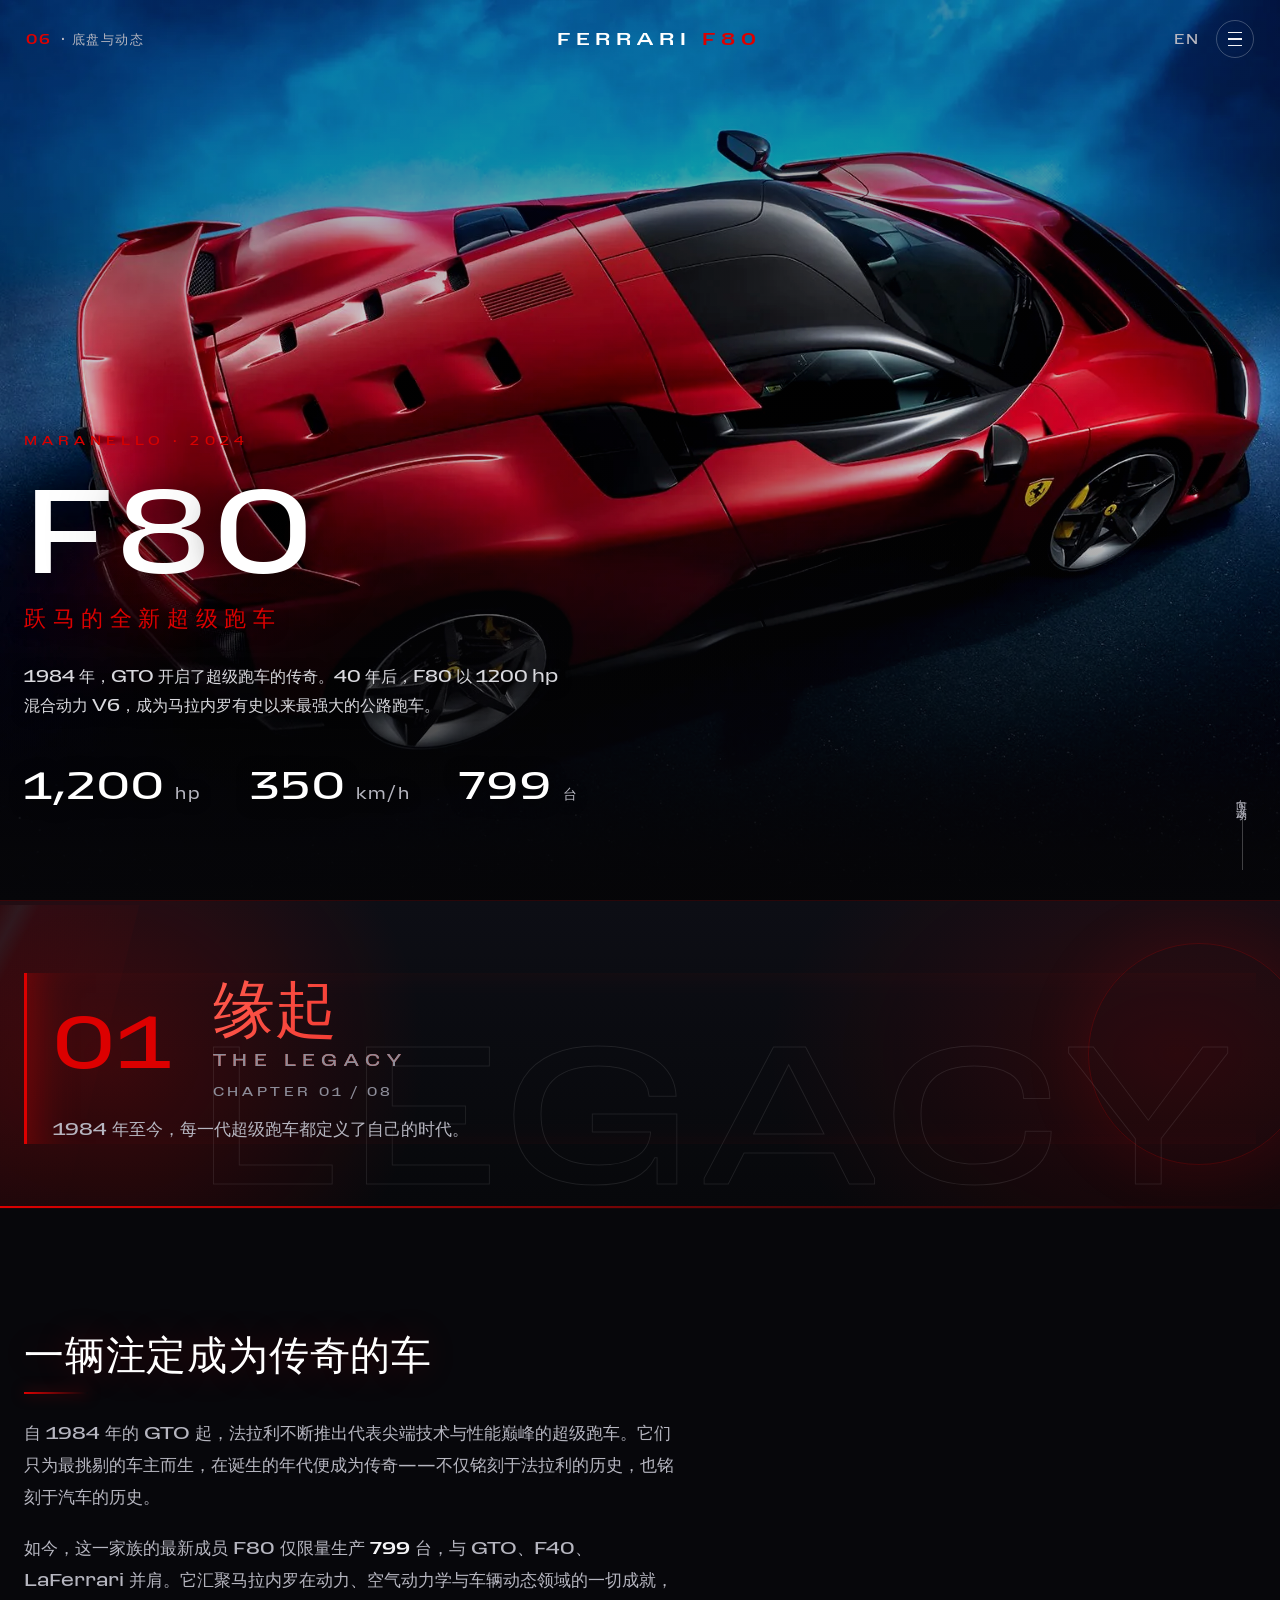
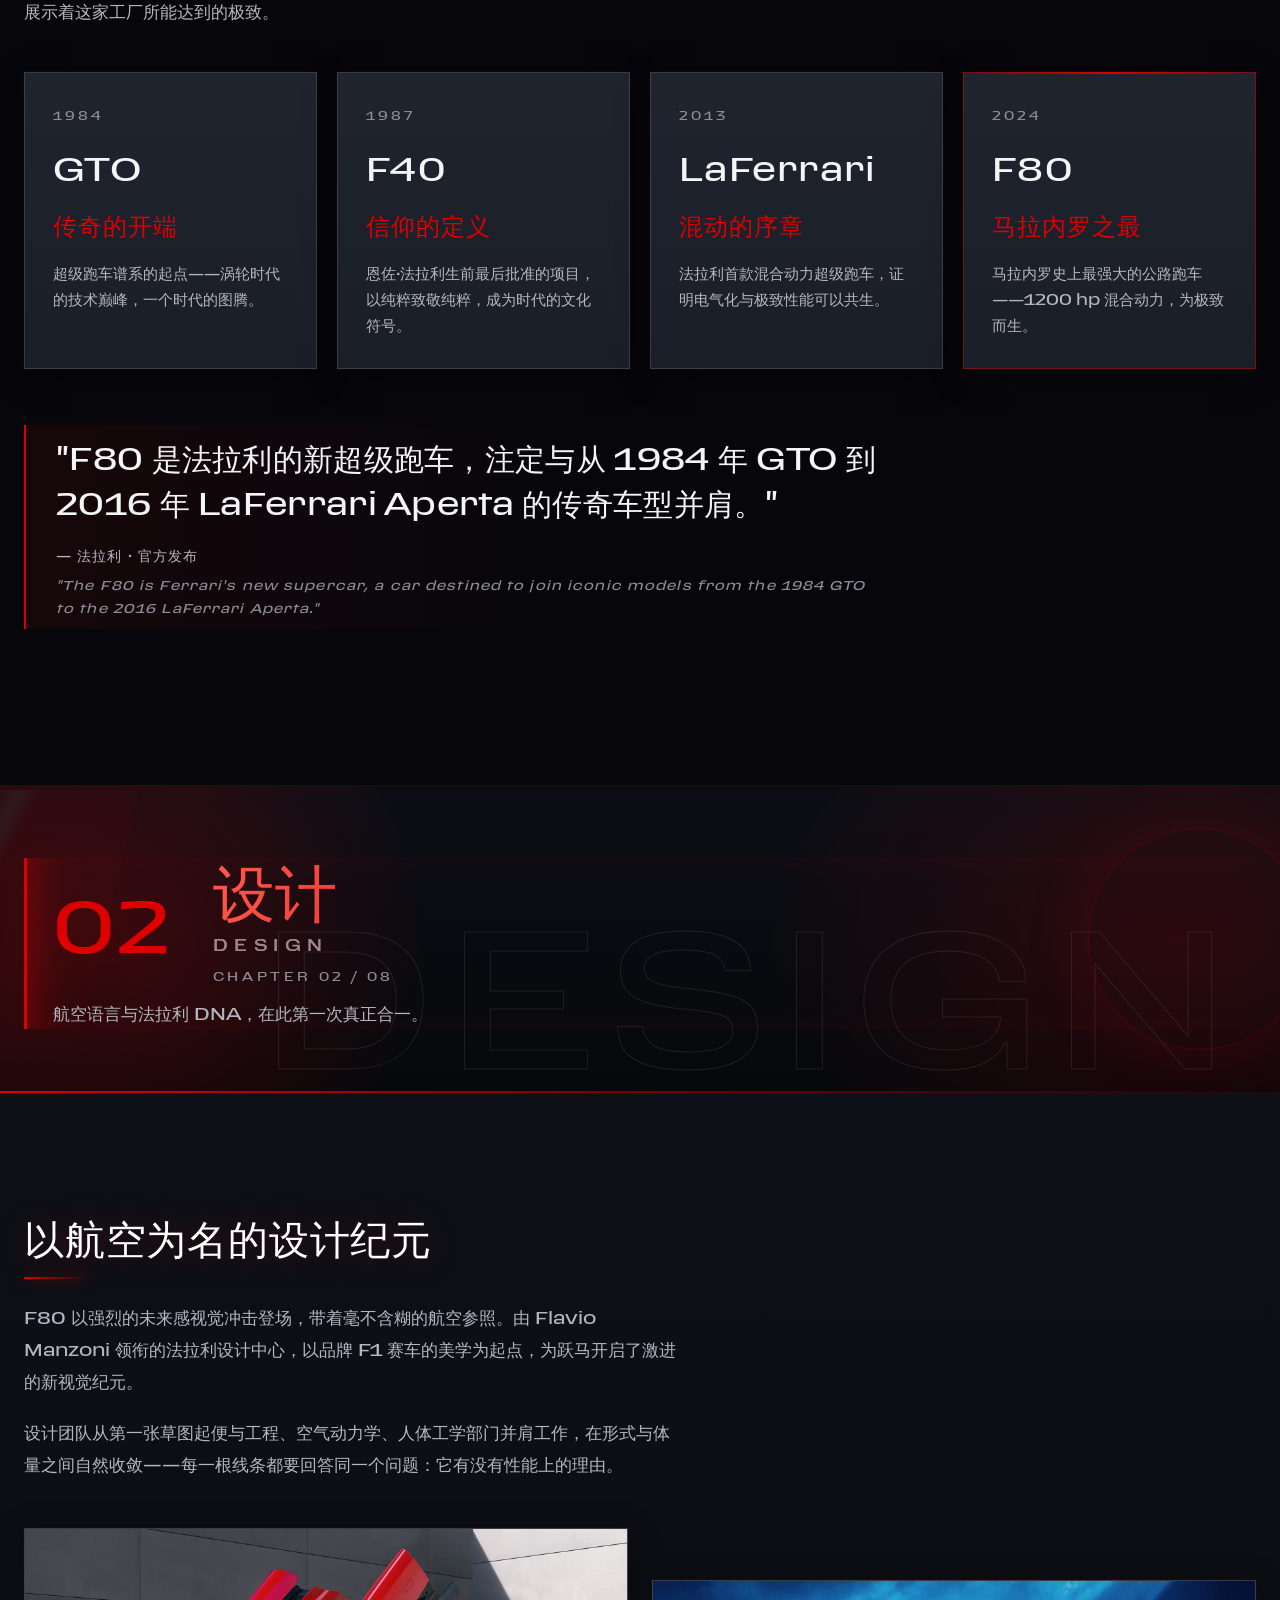
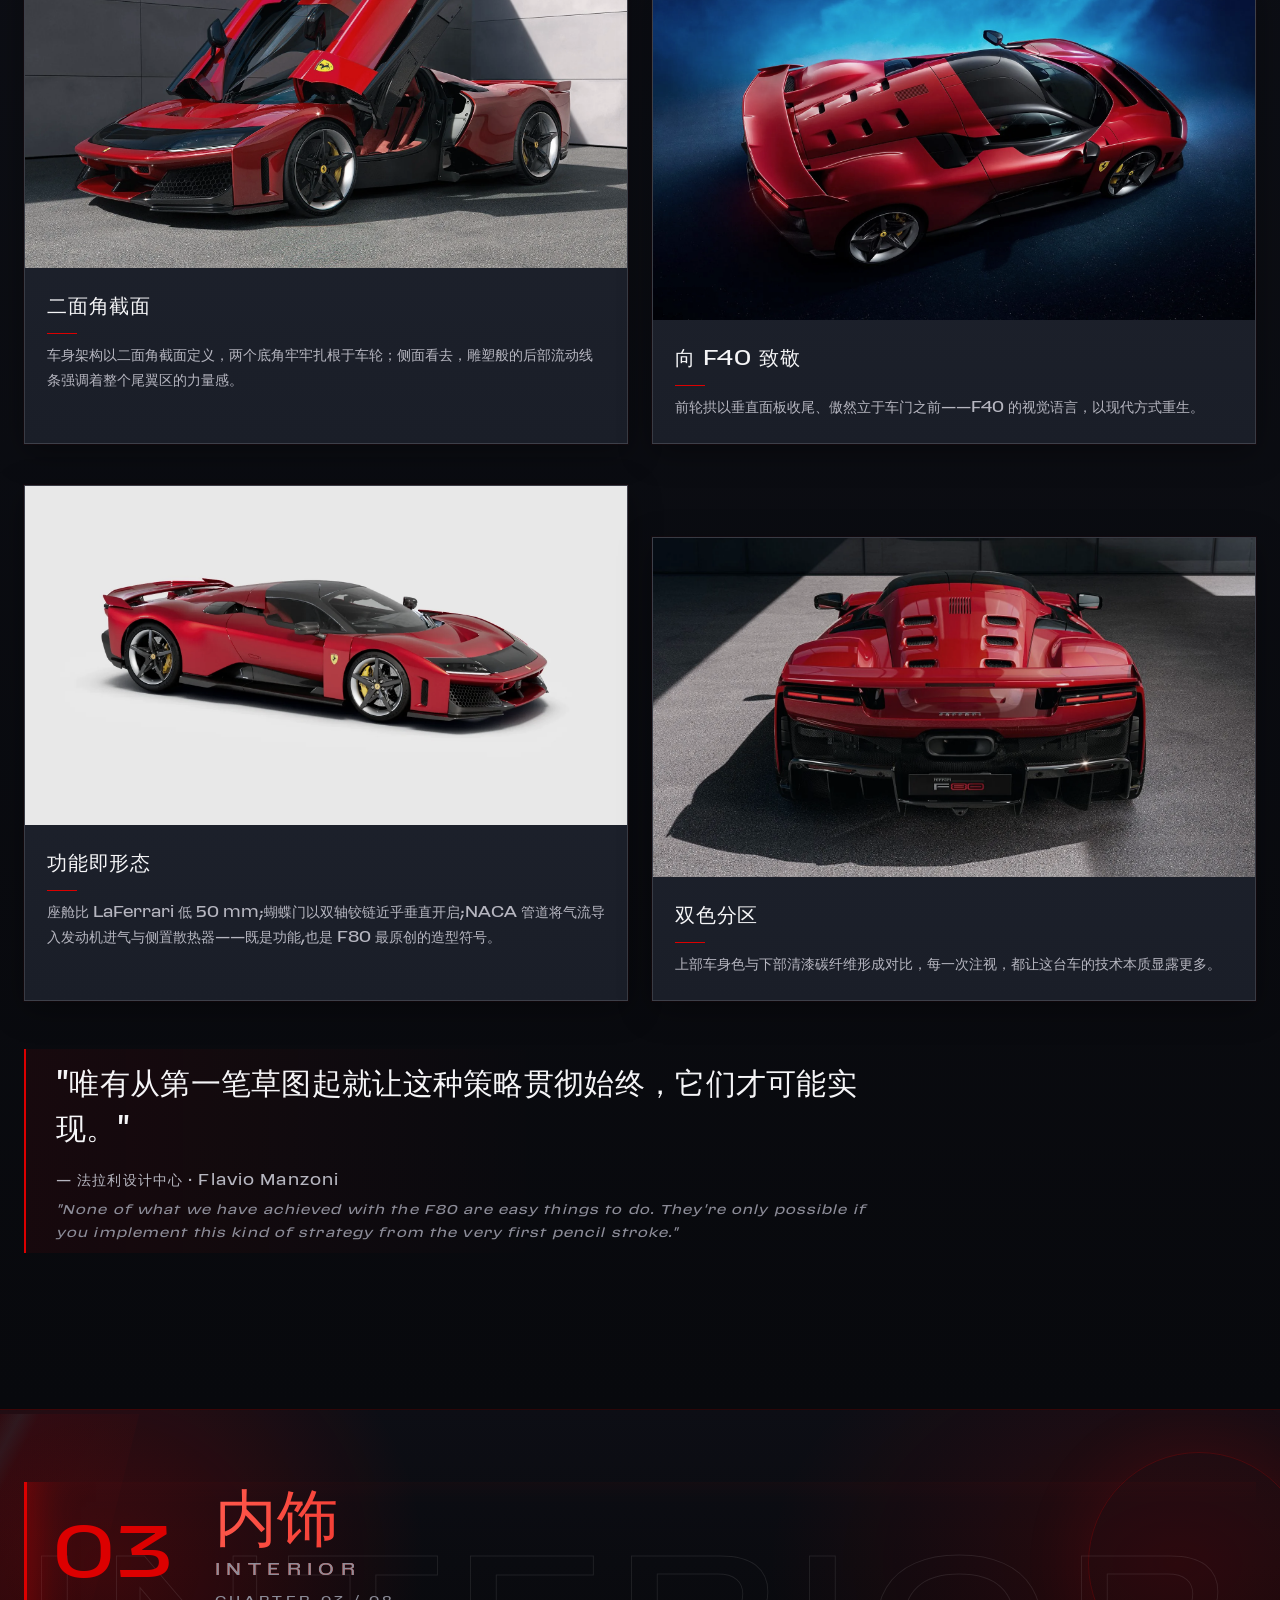
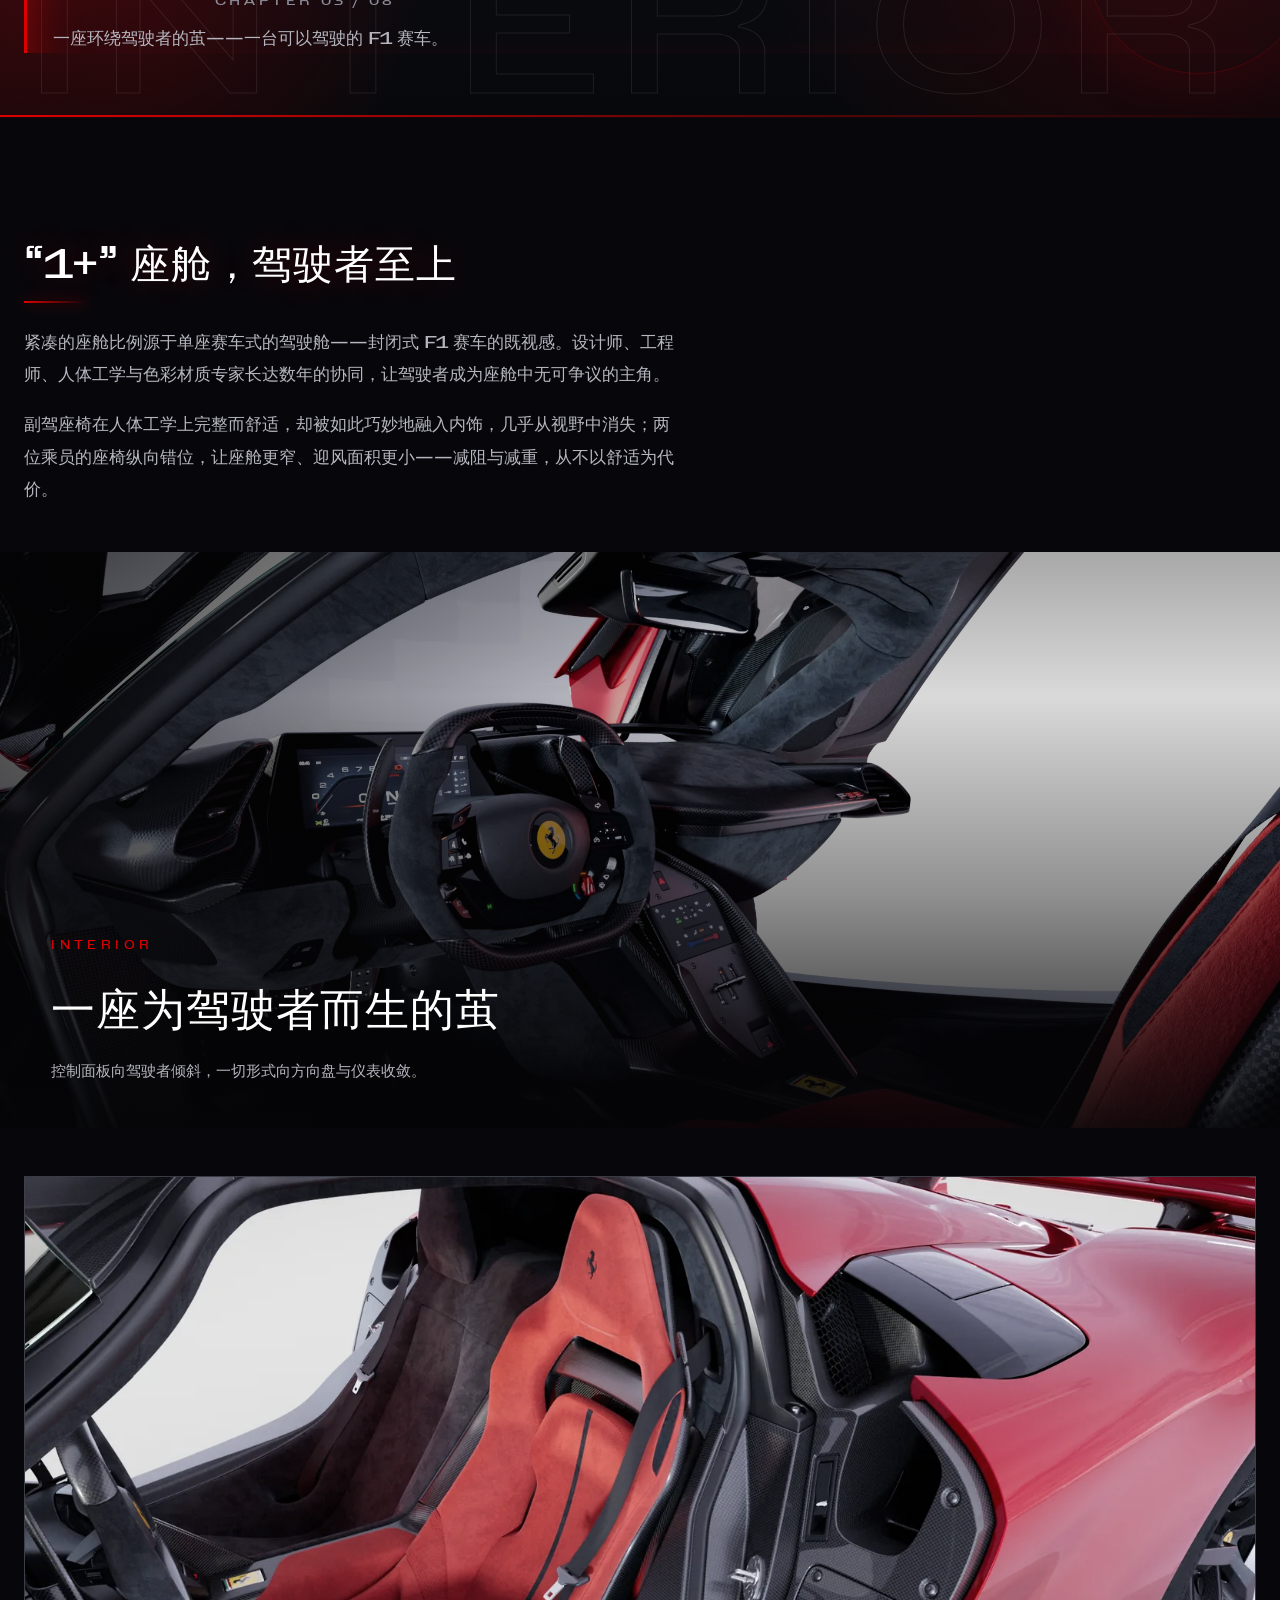
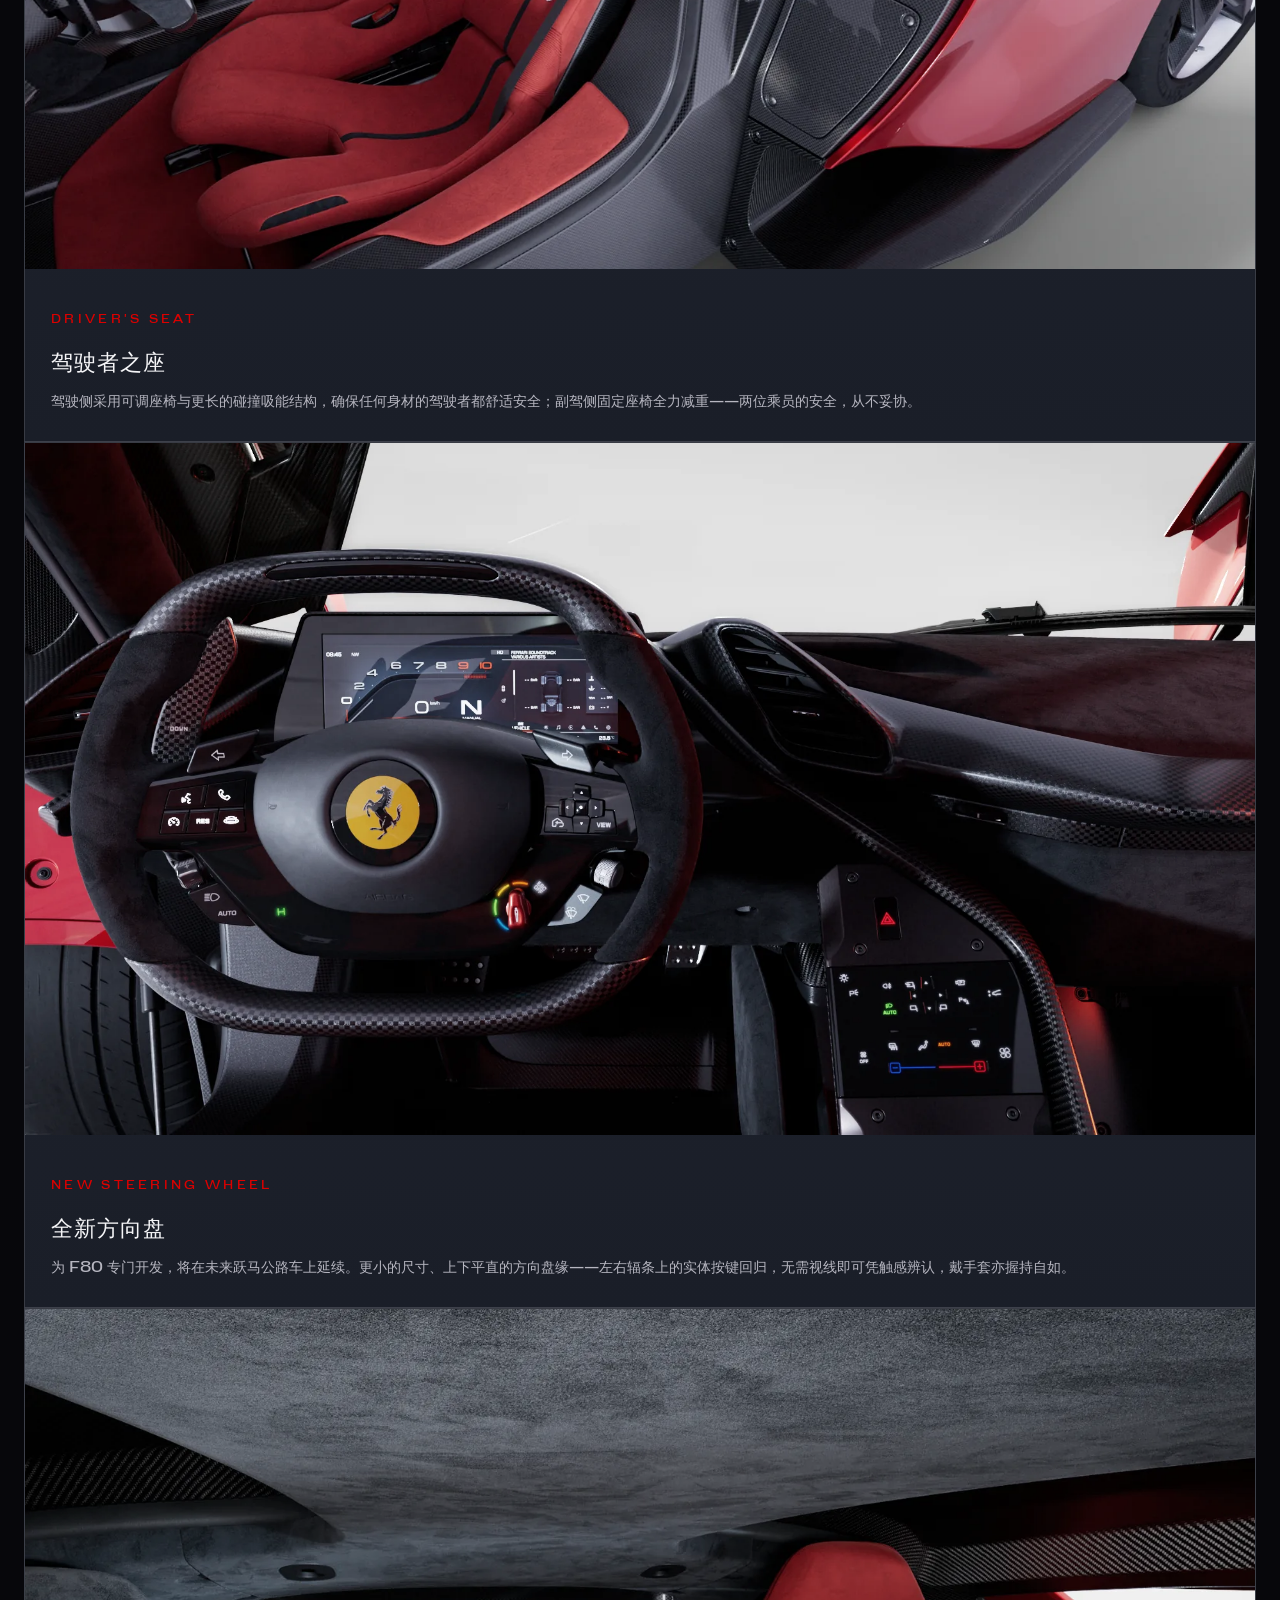
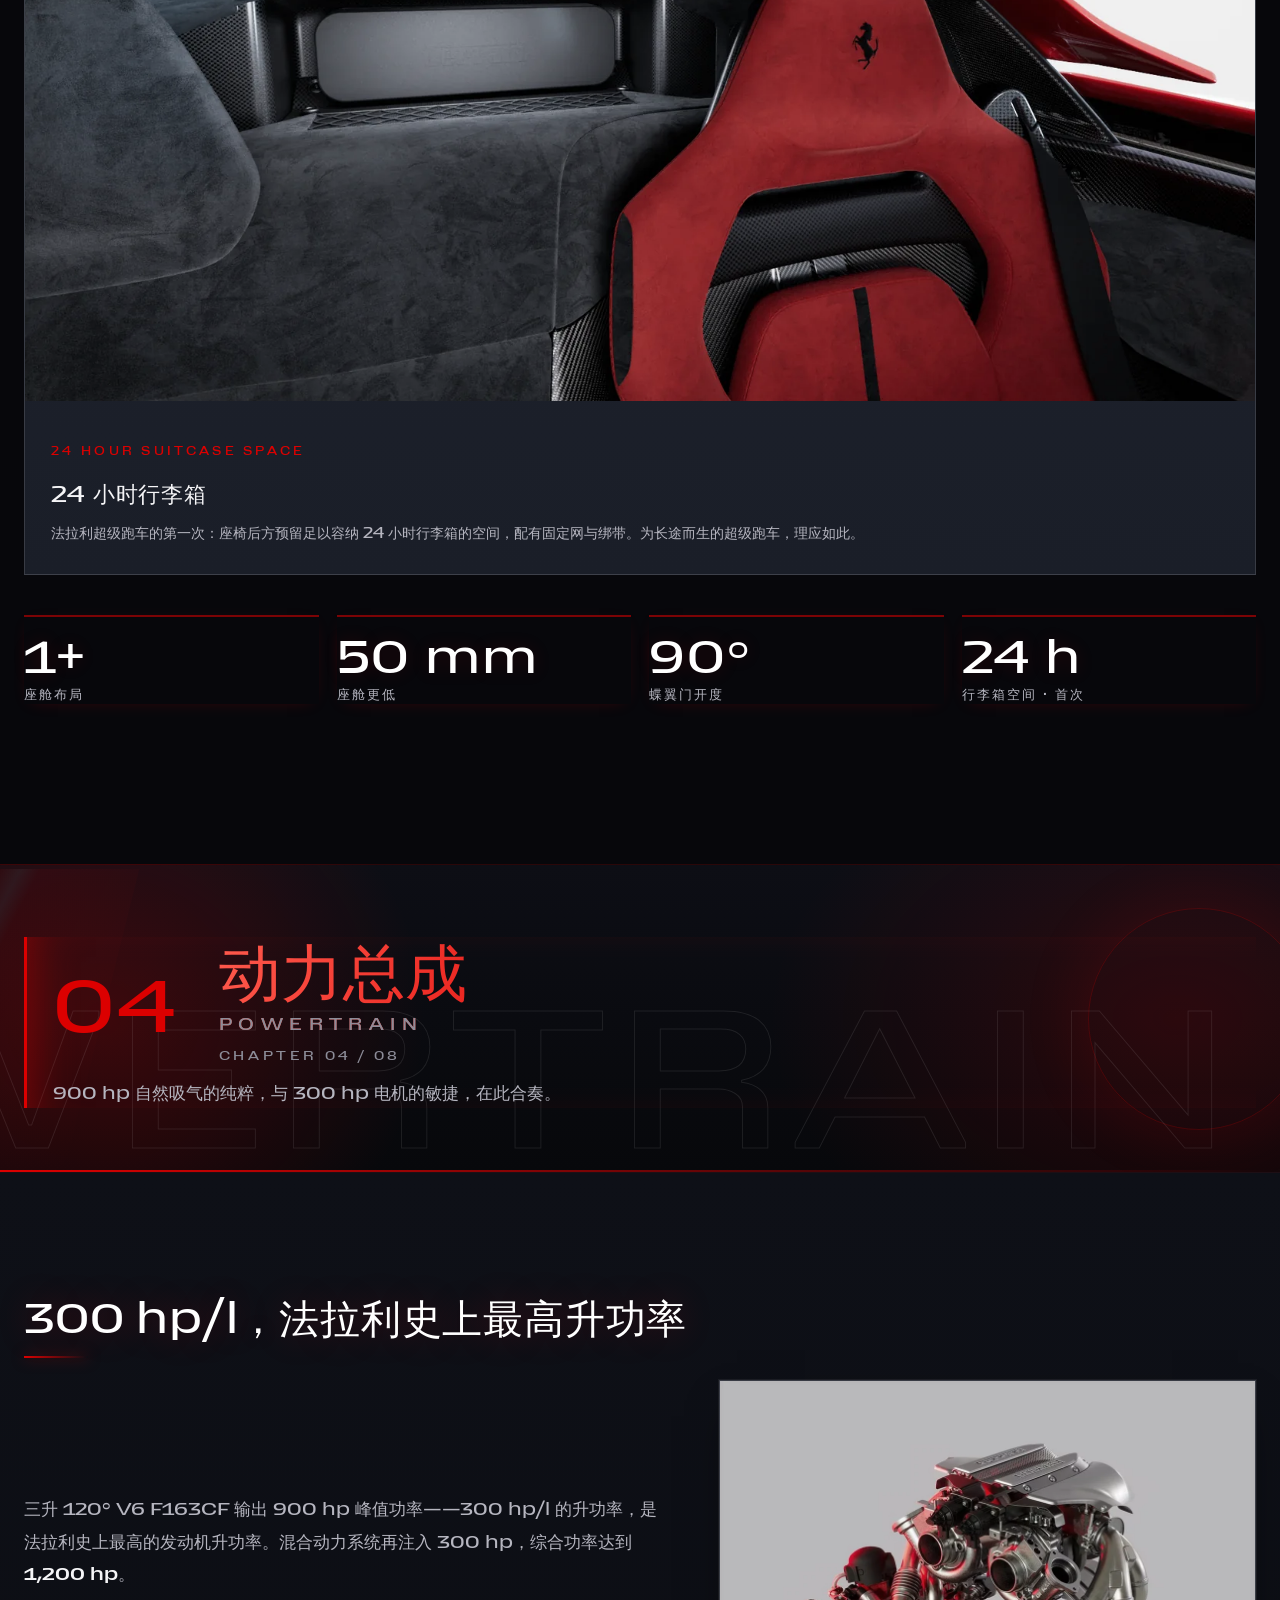
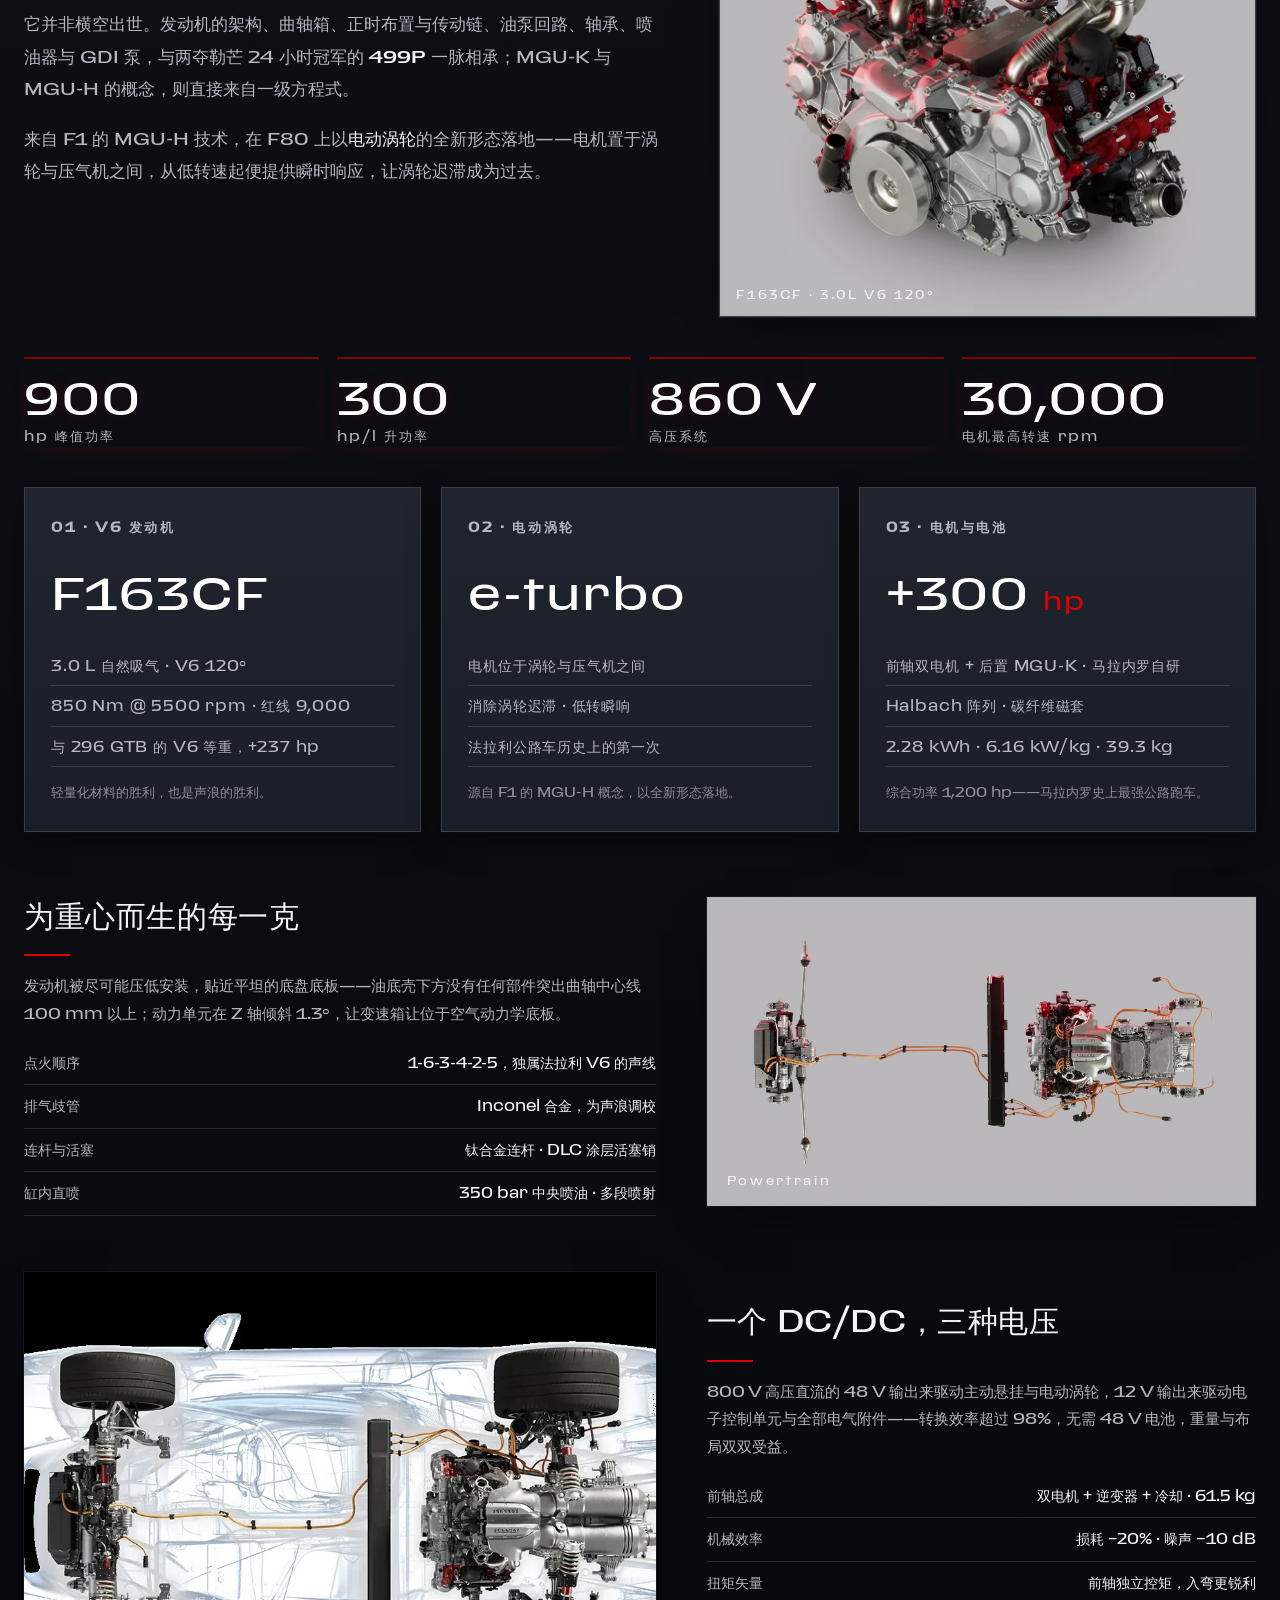
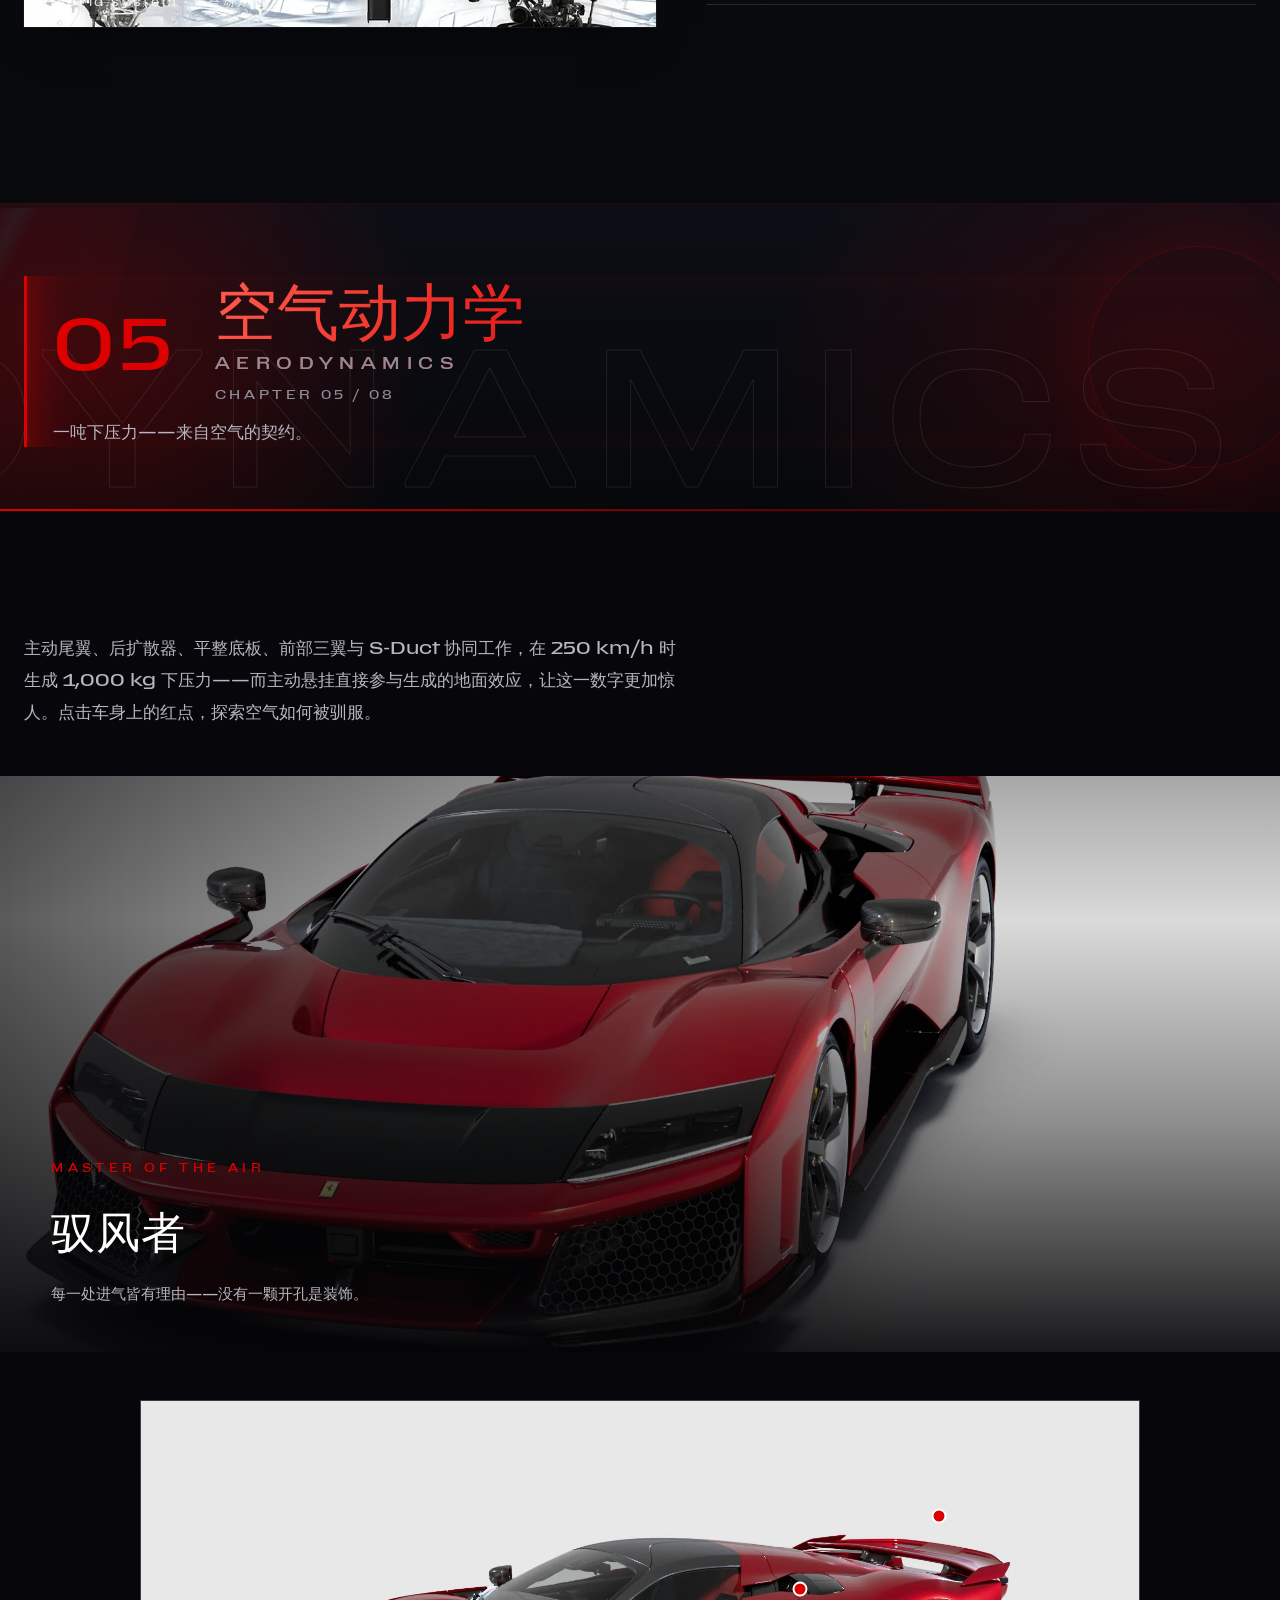
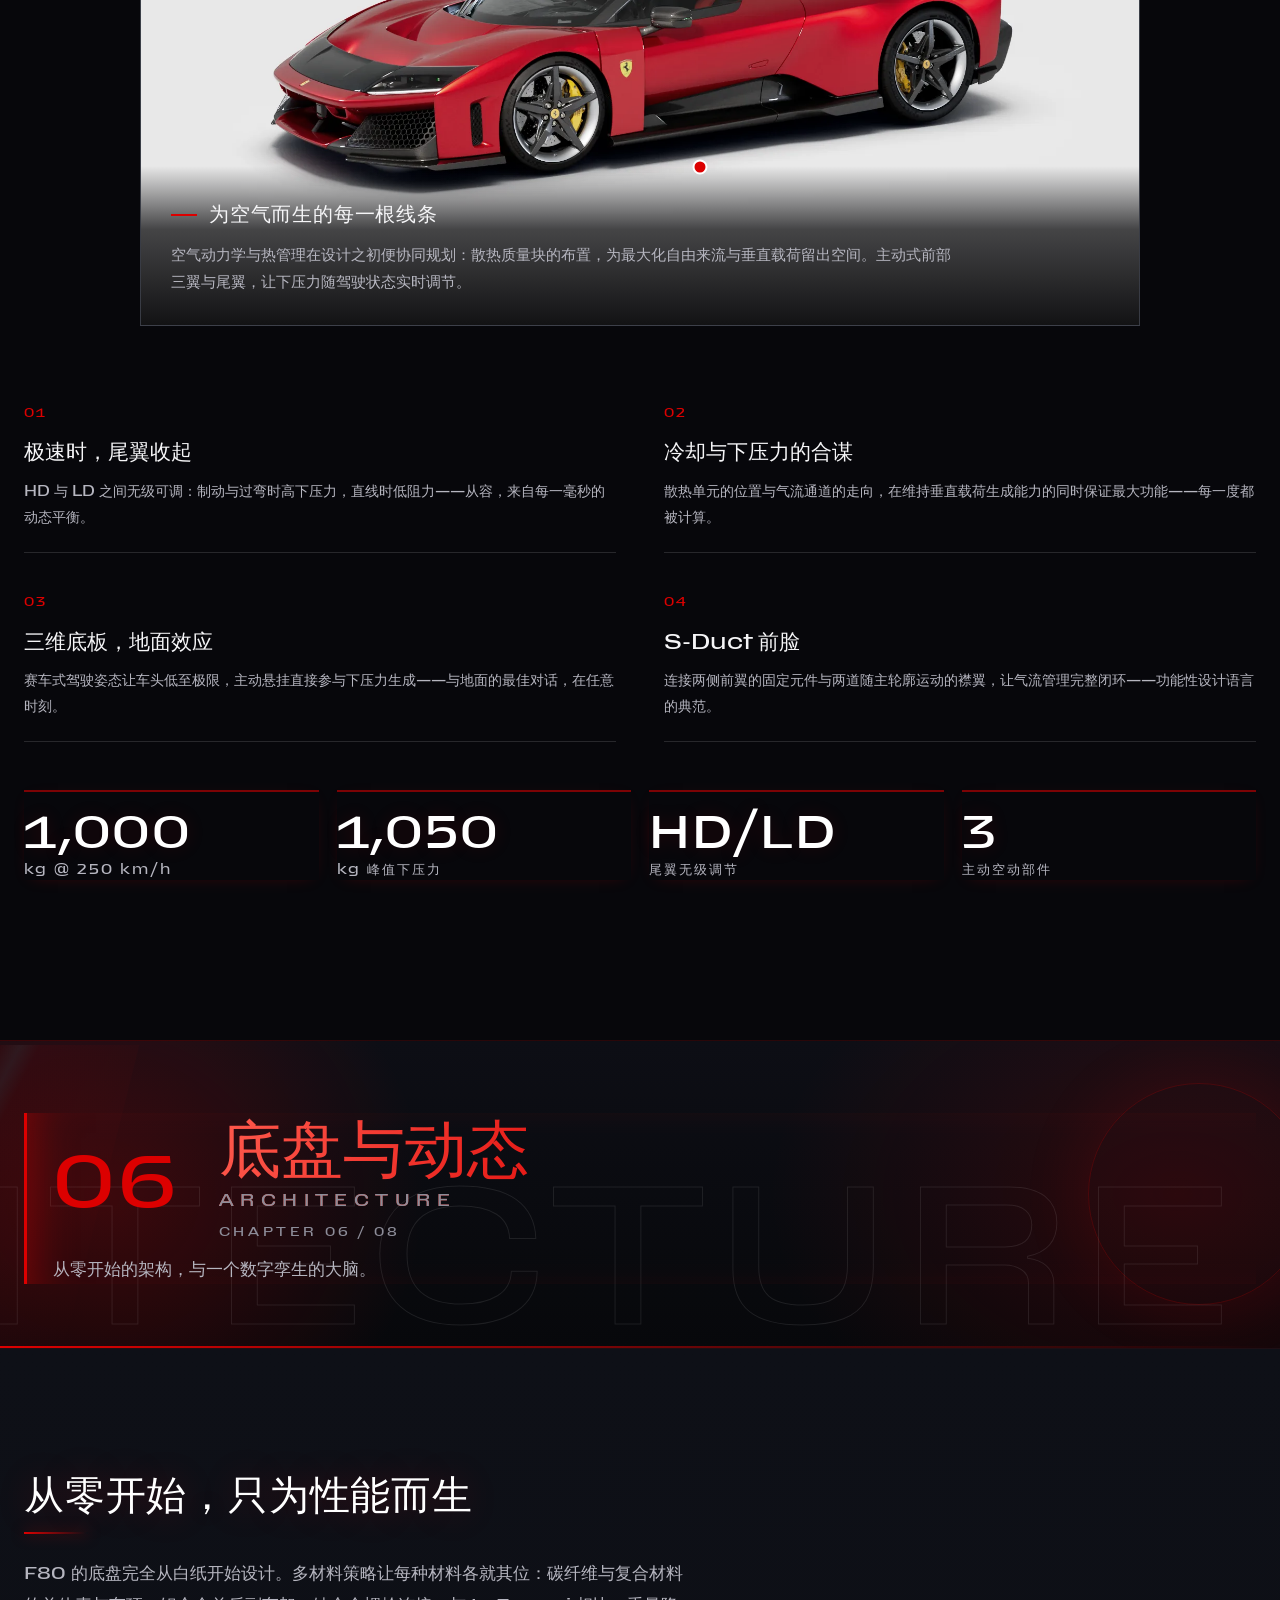
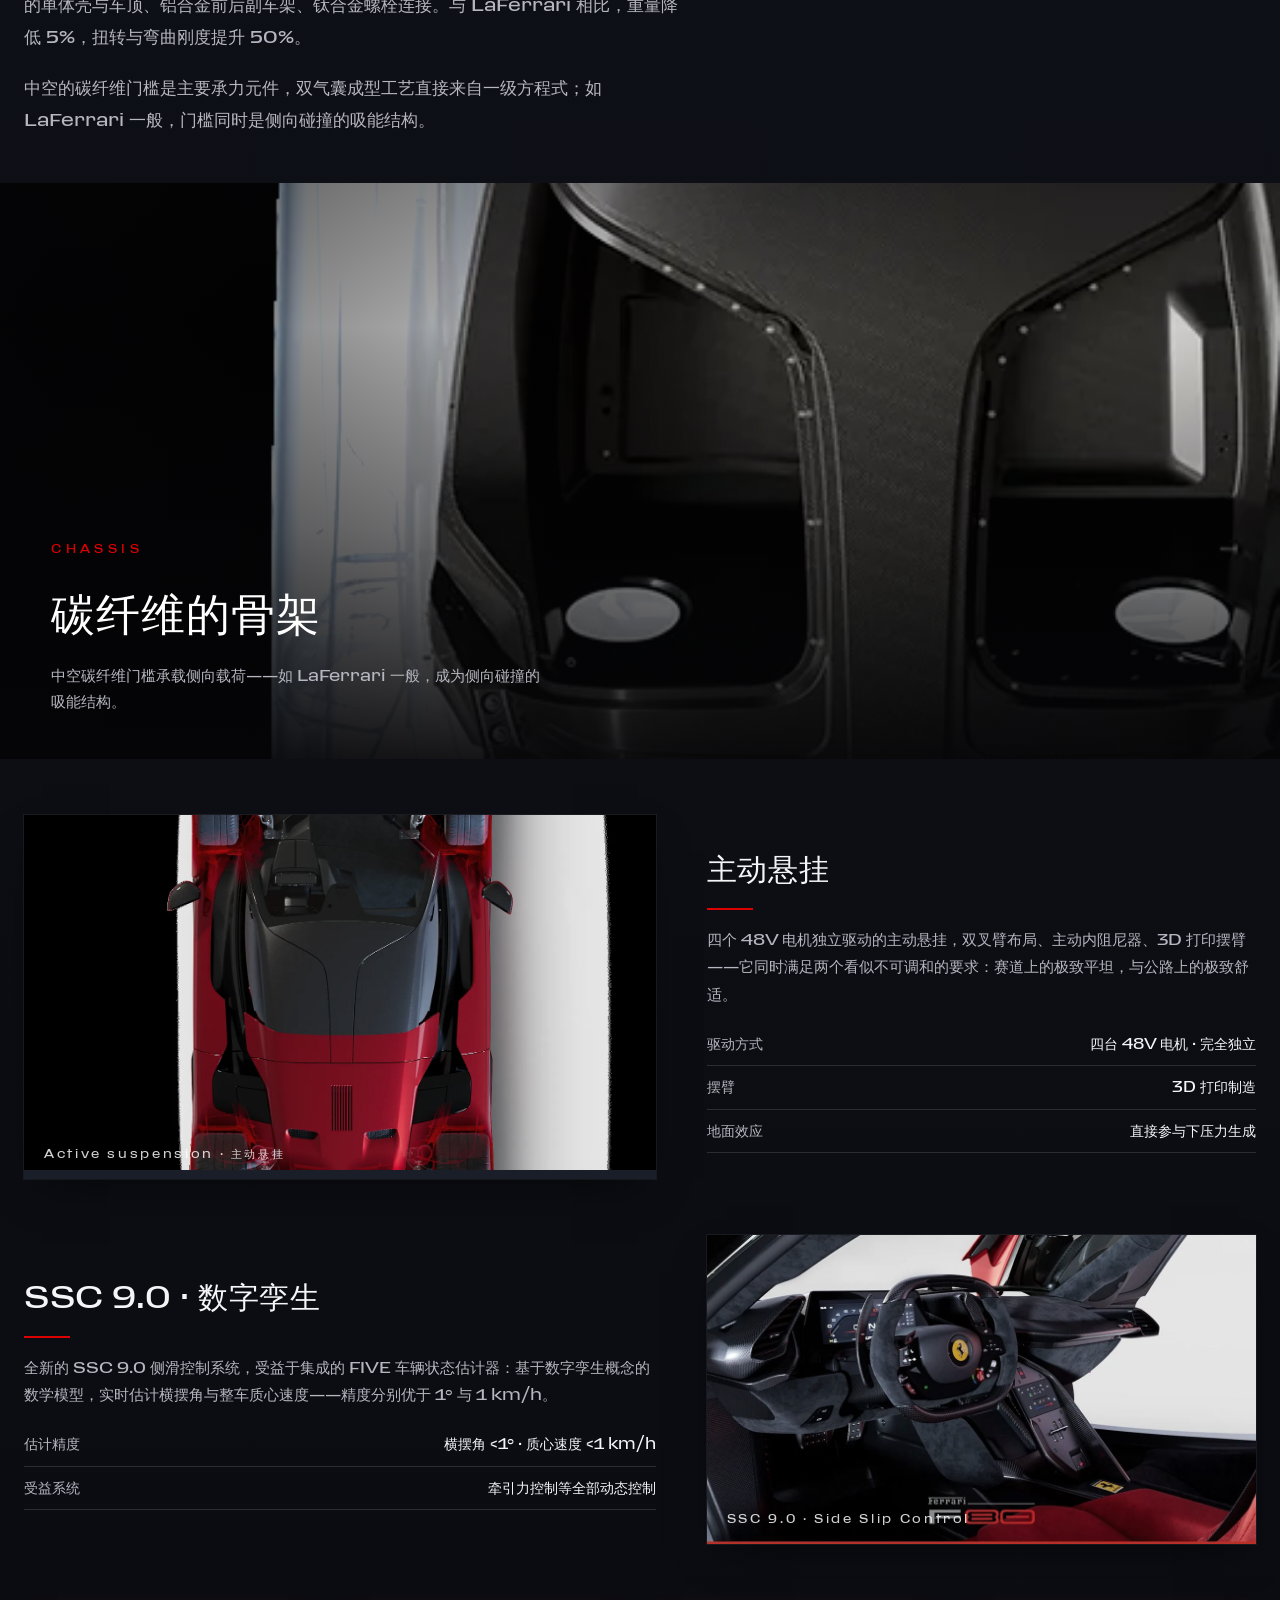
==== index.html @ e63981ab "引导文案:去掉'传奇之家'译名,直接用 Hypercar" ====
﻿<!DOCTYPE html>
<html lang="zh-CN">
<head>
<meta charset="UTF-8">
<meta name="viewport" content="width=device-width, initial-scale=1.0">
<title>Ferrari F80 · 跃马的全新超级跑车</title>
<meta name="description" content="法拉利 F80 中文介绍：1200 hp 混合动力 V6，300 hp/l 升功率，1000 kg 下压力，限量 799 台。资料来自法拉利官网与官方发布稿。">
<meta property="og:type" content="website">
<meta property="og:title" content="Ferrari F80 · 跃马的全新超级跑车">
<meta property="og:description" content="法拉利 F80 中文介绍：1200 hp 混合动力 V6，799 台限量。">
<meta property="og:image" content="assets/img/670e179521404600566636d2-ferrari-f80-photo-reveal-website-desk.webp">
<meta property="og:url" content="https://www.ferrari.com/en-EN/auto/f80">
<meta name="twitter:card" content="summary_large_image">
<script>
/* 自动语言:海外访客自动进入英文版;用户主动选择过中文则不跳转(国内默认中文,判断失败保持中文) */
(function () {
  if (localStorage.getItem('f80-lang') === 'zh') return;
  window.f80LangCheck = function (d) {
    if (d && d.country_code && d.country_code !== 'CN') {
      localStorage.setItem('f80-lang', 'en');
      location.replace('en.html');
    }
  };
  var s = document.createElement('script');
  s.src = 'https://ipapi.co/json/?callback=f80LangCheck';
  s.onerror = function () {};
  document.head.appendChild(s);
})();
</script>
<link rel="stylesheet" href="css/style.css">
<link rel="manifest" href="manifest.json">
<link rel="icon" type="image/png" href="assets/img/f80-favicon.png">
</head>
<body>

<div class="cursor" aria-hidden="true"><span></span></div>
<div class="glow" aria-hidden="true"></div>

<header class="nav" id="nav">
  <div class="nav__inner">
    <span class="nav__now mono" id="navNow">01 · 缘起</span>
    <a class="nav__brand is-hidden" href="#hero">
      <span class="nav__brand-mark">FERRARI <span>F80</span></span>
    </a>
    <span class="nav__lang">
      <a class="lang-btn mono" href="en.html" onclick="localStorage.setItem('f80-lang','en')">EN</a>
      <button class="nav__menu-btn mono" id="menuBtn" aria-label="章节菜单" aria-expanded="false"><span class="nav__menu-icon"><i></i><i></i><i></i></span></button>
    </span>
  </div>
  <div class="nav__progress" aria-hidden="true"><i id="navBar"></i></div>
</header>

<div class="menu-overlay" id="menuOverlay" hidden>
  <nav class="menu-overlay__nav" aria-label="章节菜单"></nav>
</div>

<aside class="index-rail" aria-label="章节索引">
  <div class="index-rail__title mono">目录</div>
  <nav class="index-rail__nav" id="indexNav"></nav>
  <div class="index-rail__progress"><span class="mono" id="railPct">00%</span></div>
</aside>

<div class="scroll-gauge" aria-hidden="true">
  <svg viewBox="0 0 44 44"><circle cx="22" cy="22" r="19"/><circle class="sg__bar" cx="22" cy="22" r="19"/></svg>
  <span class="sg__num mono">00</span>
</div>

<main>

<!-- ============ HERO ============ -->
<section class="hero" id="hero" data-num="00">
  <div class="hero__media">
    <video class="hero__video" autoplay muted loop playsinline preload="auto"
           poster="assets/img/670e179521404600566636d2-ferrari-f80-photo-reveal-website-desk.webp">
      <source src="assets/video/aero-intro.mp4" type="video/mp4">
    </video>
    <div class="hero__veil"></div>
  </div>
  <div class="hero__content">
    <p class="hero__kicker mono">MARANELLO · 2024</p>
    <h1 class="hero__title">F80</h1>
    <p class="hero__sub">跃马的全新超级跑车</p>
    <p class="hero__desc">1984 年，GTO 开启了超级跑车的传奇。40 年后，F80 以 1200 hp 混合动力 V6，成为马拉内罗有史以来最强大的公路跑车。</p>
    <div class="hero__specs mono">
      <span><b class="count" data-to="1200">0</b> hp</span>
      <span><b class="count" data-to="350">0</b> km/h</span>
      <span><b class="count" data-to="799">0</b> 台</span>
    </div>
  </div>
  <div class="hero__scroll mono">向下滚动 <span class="hero__line"></span></div>
</section>

<!-- ============ 01 缘起 ============ -->
<div class="chapter-break" data-ch="01"><span class="chapter-break__watermark" aria-hidden="true">LEGACY</span><div class="wrap"><span class="cb__no mono">01</span><h2 class="cb__name">缘起<span class="cb__en">THE LEGACY</span></h2><span class="cb__meta mono">CHAPTER 01 / 08</span>
      <p class="cb__lead">1984 年至今，每一代超级跑车都定义了自己的时代。</p></div></div>
<section class="story section" id="story" data-num="01">
  <div class="wrap">
    <h2 class="sec-title reveal">一辆注定成为传奇的车</h2>
    <div class="story__lead reveal">
      <p>自 1984 年的 GTO 起，法拉利不断推出代表尖端技术与性能巅峰的超级跑车。它们只为最挑剔的车主而生，在诞生的年代便成为传奇——不仅铭刻于法拉利的历史，也铭刻于汽车的历史。</p>
      <p>如今，这一家族的最新成员 F80 仅限量生产 <b>799</b> 台，与 GTO、F40、LaFerrari 并肩。它汇聚马拉内罗在动力、空气动力学与车辆动态领域的一切成就，展示着这家工厂所能达到的极致。</p>
    </div>
    <div class="heritage__row">
      <article class="hcard reveal">
        <div class="hcard__year mono">1984</div>
        <h3>GTO</h3>
        <p class="mono hcard__num">传奇的开端</p>
        <p>超级跑车谱系的起点——涡轮时代的技术巅峰，一个时代的图腾。</p>
      </article>
      <article class="hcard reveal">
        <div class="hcard__year mono">1987</div>
        <h3>F40</h3>
        <p class="mono hcard__num">信仰的定义</p>
        <p>恩佐·法拉利生前最后批准的项目，以纯粹致敬纯粹，成为时代的文化符号。</p>
      </article>
      <article class="hcard reveal">
        <div class="hcard__year mono">2013</div>
        <h3>LaFerrari</h3>
        <p class="mono hcard__num">混动的序章</p>
        <p>法拉利首款混合动力超级跑车，证明电气化与极致性能可以共生。</p>
      </article>
      <article class="hcard hcard--now reveal">
        <div class="hcard__year mono">2024</div>
        <h3>F80</h3>
        <p class="mono hcard__num">马拉内罗之最</p>
        <p>马拉内罗史上最强大的公路跑车——1200 hp 混合动力，为极致而生。</p>
      </article>
    </div>
    <blockquote class="quote reveal">
      <p>"F80 是法拉利的新超级跑车，注定与从 1984 年 GTO 到 2016 年 LaFerrari Aperta 的传奇车型并肩。"</p>
      <footer>— 法拉利 · 官方发布
        <span class="quote__en">"The F80 is Ferrari's new supercar, a car destined to join iconic models from the 1984 GTO to the 2016 LaFerrari Aperta."</span>
      </footer>
    </blockquote>
  </div>
</section>

<!-- ============ 02 设计 ============ -->
<div class="chapter-break" data-ch="02"><span class="chapter-break__watermark" aria-hidden="true">DESIGN</span><div class="wrap"><span class="cb__no mono">02</span><h2 class="cb__name">设计<span class="cb__en">DESIGN</span></h2><span class="cb__meta mono">CHAPTER 02 / 08</span>
      <p class="cb__lead">航空语言与法拉利 DNA，在此第一次真正合一。</p></div></div>
<section class="design section" id="design" data-num="02">
  <div class="wrap">
    <h2 class="sec-title reveal">以航空为名的设计纪元</h2>
    <div class="story__lead reveal">
      <p>F80 以强烈的未来感视觉冲击登场，带着毫不含糊的航空参照。由 Flavio Manzoni 领衔的法拉利设计中心，以品牌 F1 赛车的美学为起点，为跃马开启了激进的新视觉纪元。</p>
      <p>设计团队从第一张草图起便与工程、空气动力学、人体工学部门并肩工作，在形式与体量之间自然收敛——每一根线条都要回答同一个问题：它有没有性能上的理由。</p>
    </div>
    <div class="design__grid">
      <article class="dcard tilt reveal">
        <img src="assets/img/6710d019bd9b5300108809af-ferrari-f80-exterior-focus-1-new.webp" alt="二面角截面" loading="lazy">
        <div class="dcard__body">
          <h3>二面角截面</h3>
          <p>车身架构以二面角截面定义，两个底角牢牢扎根于车轮；侧面看去，雕塑般的后部流动线条强调着整个尾翼区的力量感。</p>
        </div>
      </article>
      <article class="dcard tilt reveal">
        <img src="assets/img/670e179521404600566636d2-ferrari-f80-photo-reveal-website-desk.webp" alt="向 F40 致敬" loading="lazy">
        <div class="dcard__body">
          <h3>向 F40 致敬</h3>
          <p>前轮拱以垂直面板收尾、傲然立于车门之前——F40 的视觉语言，以现代方式重生。</p>
        </div>
      </article>
      <article class="dcard tilt reveal">
        <img src="assets/img/670d2d6fcd61b70010d5e544-ferrari-f80-aerodynamics-intro-hotspot-desk-mirror.webp" alt="功能即形态" loading="lazy">
        <div class="dcard__body">
          <h3>功能即形态</h3>
          <p>座舱比 LaFerrari 低 50 mm;蝴蝶门以双轴铰链近乎垂直开启;NACA 管道将气流导入发动机进气与侧置散热器——既是功能,也是 F80 最原创的造型符号。</p>
        </div>
      </article>
      <article class="dcard tilt reveal">
        <img src="assets/img/6710d018dcd6130010c3519f-ferrari-f80-exterior-focus-2-new.webp" alt="双色分区" loading="lazy">
        <div class="dcard__body">
          <h3>双色分区</h3>
          <p>上部车身色与下部清漆碳纤维形成对比，每一次注视，都让这台车的技术本质显露更多。</p>
        </div>
      </article>
    </div>
    <blockquote class="quote reveal">
      <p>"唯有从第一笔草图起就让这种策略贯彻始终，它们才可能实现。"</p>
      <footer>— 法拉利设计中心 · Flavio Manzoni
        <span class="quote__en">"None of what we have achieved with the F80 are easy things to do. They're only possible if you implement this kind of strategy from the very first pencil stroke."</span>
      </footer>
    </blockquote>
  </div>
</section>

<!-- ============ 03 内饰 ============ -->
<div class="chapter-break" data-ch="03"><span class="chapter-break__watermark" aria-hidden="true">INTERIOR</span><div class="wrap"><span class="cb__no mono">03</span><h2 class="cb__name">内饰<span class="cb__en">INTERIOR</span></h2><span class="cb__meta mono">CHAPTER 03 / 08</span>
      <p class="cb__lead">一座环绕驾驶者的茧——一台可以驾驶的 F1 赛车。</p></div></div>
<section class="interior section" id="interior" data-num="03">
  <div class="wrap">
    <h2 class="sec-title reveal">“1+” 座舱，驾驶者至上</h2>
    <div class="story__lead reveal">
      <p>紧凑的座舱比例源于单座赛车式的驾驶舱——封闭式 F1 赛车的既视感。设计师、工程师、人体工学与色彩材质专家长达数年的协同，让驾驶者成为座舱中无可争议的主角。</p>
      <p>副驾座椅在人体工学上完整而舒适，却被如此巧妙地融入内饰，几乎从视野中消失；两位乘员的座椅纵向错位，让座舱更窄、迎风面积更小——减阻与减重，从不以舒适为代价。</p>
    </div>
  </div>
  <div class="vsection" id="vinterior">
    <video class="vsection__video" autoplay muted loop playsinline preload="auto" poster="assets/img/670d339e1eb0fa00556718b8-ferrari-f80-interior-intro-desk.webp">
      <source src="assets/video/interior-intro.mp4" type="video/mp4">
    </video>
    <div class="vsection__veil"></div>
    <div class="vsection__content">
      <p class="vsection__kicker mono">INTERIOR</p>
      <h3 class="vsection__title">一座为驾驶者而生的茧</h3>
      <p class="vsection__text">控制面板向驾驶者倾斜，一切形式向方向盘与仪表收敛。</p>
    </div>
  </div>
  <div class="wrap">
    <div class="webcards webcards--inline">
      <article class="webcard reveal">
        <video class="webcard__video" autoplay muted loop playsinline preload="metadata" poster="assets/img/670fd8fddcd6130010c3513b-f250_interni_hotspot_sedile_pilota_v07_desktop.webp">
          <source src="assets/video/interior-seat.mp4" type="video/mp4">
        </video>
        <div class="webcard__body">
          <span class="webcard__num mono">DRIVER'S SEAT</span>
          <h3>驾驶者之座</h3>
          <p>驾驶侧采用可调座椅与更长的碰撞吸能结构，确保任何身材的驾驶者都舒适安全；副驾侧固定座椅全力减重——两位乘员的安全，从不妥协。</p>
        </div>
      </article>
      <article class="webcard reveal">
        <video class="webcard__video" autoplay muted loop playsinline preload="metadata" poster="assets/img/670d339ce4530000793bb757-ferrari-f80-interior-steering-wheel-desk.webp">
          <source src="assets/video/interior-wheel.mp4" type="video/mp4">
        </video>
        <div class="webcard__body">
          <span class="webcard__num mono">NEW STEERING WHEEL</span>
          <h3>全新方向盘</h3>
          <p>为 F80 专门开发，将在未来跃马公路车上延续。更小的尺寸、上下平直的方向盘缘——左右辐条上的实体按键回归，无需视线即可凭触感辨认，戴手套亦握持自如。</p>
        </div>
      </article>
      <article class="webcard reveal">
        <video class="webcard__video" autoplay muted loop playsinline preload="metadata" poster="assets/img/670fd8fa75d163001163a319-f250_interni_hotspot_panchetta_v07_desktop.webp">
          <source src="assets/video/interior-luggage.mp4" type="video/mp4">
        </video>
        <div class="webcard__body">
          <span class="webcard__num mono">24 HOUR SUITCASE SPACE</span>
          <h3>24 小时行李箱</h3>
          <p>法拉利超级跑车的第一次：座椅后方预留足以容纳 24 小时行李箱的空间，配有固定网与绑带。为长途而生的超级跑车，理应如此。</p>
        </div>
      </article>
    </div>
    <div class="bigstats reveal">
      <div class="bigstats__item"><b class="mono">1+</b><span class="mono">座舱布局</span></div>
      <div class="bigstats__item"><b class="mono">50 mm</b><span class="mono">座舱更低</span></div>
      <div class="bigstats__item"><b class="mono">90°</b><span class="mono">蝶翼门开度</span></div>
      <div class="bigstats__item"><b class="mono">24 h</b><span class="mono">行李箱空间 · 首次</span></div>
    </div>
  </div>
</section>

<!-- ============ 04 动力总成 ============ -->
<div class="chapter-break" data-ch="04"><span class="chapter-break__watermark" aria-hidden="true">POWERTRAIN</span><div class="wrap"><span class="cb__no mono">04</span><h2 class="cb__name">动力总成<span class="cb__en">POWERTRAIN</span></h2><span class="cb__meta mono">CHAPTER 04 / 08</span>
      <p class="cb__lead">900 hp 自然吸气的纯粹，与 300 hp 电机的敏捷，在此合奏。</p></div></div>
<section class="powertrain section" id="powertrain" data-num="04">
  <div class="wrap">
    <h2 class="sec-title reveal">300 hp/l，法拉利史上最高升功率</h2>
    <div class="lead-grid">
      <div class="story__lead reveal reveal--left">
        <p>三升 120° V6 F163CF 输出 900 hp 峰值功率——300 hp/l 的升功率，是法拉利史上最高的发动机升功率。混合动力系统再注入 300 hp，综合功率达到 <b>1,200 hp</b>。</p>
        <p>它并非横空出世。发动机的架构、曲轴箱、正时布置与传动链、油泵回路、轴承、喷油器与 GDI 泵，与两夺勒芒 24 小时冠军的 <b>499P</b> 一脉相承；MGU-K 与 MGU-H 的概念，则直接来自一级方程式。</p>
        <p>来自 F1 的 MGU-H 技术，在 F80 上以<b>电动涡轮</b>的全新形态落地——电机置于涡轮与压气机之间，从低转速起便提供瞬时响应，让涡轮迟滞成为过去。</p>
      </div>
      <figure class="lead-grid__img reveal reveal--right">
        <img src="assets/img/f80-engine-avif.webp" alt="F163CF 发动机" loading="lazy">
        <figcaption class="mono">F163CF · 3.0L V6 120°</figcaption>
      </figure>
    </div>
    <div class="bigstats reveal">
      <div class="bigstats__item"><b class="mono">900</b><span class="mono">hp 峰值功率</span></div>
      <div class="bigstats__item"><b class="mono">300</b><span class="mono">hp/l 升功率</span></div>
      <div class="bigstats__item"><b class="mono">860 V</b><span class="mono">高压系统</span></div>
      <div class="bigstats__item"><b class="mono">30,000</b><span class="mono">电机最高转速 rpm</span></div>
    </div>
    <div class="pt__three">
      <article class="ptcard reveal">
        <h3 class="mono">01 · V6 发动机</h3>
        <p class="ptcard__big mono">F163CF</p>
        <ul>
          <li>3.0 L 自然吸气 · V6 120°</li>
          <li>850 Nm @ 5500 rpm · 红线 9,000</li>
          <li>与 296 GTB 的 V6 等重，+237 hp</li>
        </ul>
        <p class="ptcard__note">轻量化材料的胜利，也是声浪的胜利。</p>
      </article>
      <article class="ptcard reveal">
        <h3 class="mono">02 · 电动涡轮</h3>
        <p class="ptcard__big mono">e-turbo</p>
        <ul>
          <li>电机位于涡轮与压气机之间</li>
          <li>消除涡轮迟滞 · 低转瞬响</li>
          <li>法拉利公路车历史上的第一次</li>
        </ul>
        <p class="ptcard__note">源自 F1 的 MGU-H 概念，以全新形态落地。</p>
      </article>
      <article class="ptcard reveal">
        <h3 class="mono">03 · 电机与电池</h3>
        <p class="ptcard__big mono">+300 <span>hp</span></p>
        <ul>
          <li>前轴双电机 + 后置 MGU-K · 马拉内罗自研</li>
          <li>Halbach 阵列 · 碳纤维磁套</li>
          <li>2.28 kWh · 6.16 kW/kg · 39.3 kg</li>
        </ul>
        <p class="ptcard__note">综合功率 1,200 hp——马拉内罗史上最强公路跑车。</p>
      </article>
    </div>
    <div class="media-row media-row--rev zoom reveal reveal--fade">
      <figure class="media-row__img reveal">
        <img src="assets/img/670d2bef4cfd1f0079c40dae-ferrari-f80-powertrain-2024-focus-1-desk.webp" alt="动力总成" loading="lazy">
        <figcaption class="mono">Powertrain</figcaption>
      </figure>
      <div class="media-row__text reveal">
        <h3>为重心而生的每一克</h3>
        <p>发动机被尽可能压低安装，贴近平坦的底盘底板——油底壳下方没有任何部件突出曲轴中心线 100 mm 以上；动力单元在 Z 轴倾斜 1.3°，让变速箱让位于空气动力学底板。</p>
        <ul>
          <li><span>点火顺序</span><b>1-6-3-4-2-5，独属法拉利 V6 的声线</b></li>
          <li><span>排气歧管</span><b>Inconel 合金，为声浪调校</b></li>
          <li><span>连杆与活塞</span><b>钛合金连杆 · DLC 涂层活塞销</b></li>
          <li><span>缸内直喷</span><b>350 bar 中央喷油 · 多段喷射</b></li>
        </ul>
      </div>
    </div>
    <div class="media-row zoom reveal reveal--fade">
      <figure class="media-row__img reveal">
        <img src="assets/img/670e263badbe5f001082e1ec-ferrari-250-tech-spech-focus-engine-desk-rotate-flipv.webp" alt="混合动力系统" loading="lazy">
        <figcaption class="mono">Hybrid system · 混合动力</figcaption>
      </figure>
      <div class="media-row__text reveal">
        <h3>一个 DC/DC，三种电压</h3>
        <p>800 V 高压直流的 48 V 输出来驱动主动悬挂与电动涡轮，12 V 输出来驱动电子控制单元与全部电气附件——转换效率超过 98%，无需 48 V 电池，重量与布局双双受益。</p>
        <ul>
          <li><span>前轴总成</span><b>双电机 + 逆变器 + 冷却 · 61.5 kg</b></li>
          <li><span>机械效率</span><b>损耗 −20% · 噪声 −10 dB</b></li>
          <li><span>扭矩矢量</span><b>前轴独立控矩，入弯更锐利</b></li>
        </ul>
      </div>
    </div>
  </div>
</section>

<!-- ============ 05 空气动力学 ============ -->
<div class="chapter-break" data-ch="05"><span class="chapter-break__watermark" aria-hidden="true">AERODYNAMICS</span><div class="wrap"><span class="cb__no mono">05</span><h2 class="cb__name">空气动力学<span class="cb__en">AERODYNAMICS</span></h2><span class="cb__meta mono">CHAPTER 05 / 08</span>
      <p class="cb__lead">一吨下压力——来自空气的契约。</p></div></div>
<section class="aero section" id="aero" data-num="05">
  <div class="wrap">
    <div class="story__lead reveal">
      <p>主动尾翼、后扩散器、平整底板、前部三翼与 S-Duct 协同工作，在 250 km/h 时生成 1,000 kg 下压力——而主动悬挂直接参与生成的地面效应，让这一数字更加惊人。点击车身上的红点，探索空气如何被驯服。</p>
    </div>
  </div>
  <div class="vsection" id="vaero">
    <video class="vsection__video" autoplay muted loop playsinline preload="auto" poster="assets/img/670d2e124cfd1f0079c40db0-ferrari-f80-aerodynamics-s-duct-desk.webp">
      <source src="assets/video/aero-sduct.mp4" type="video/mp4">
    </video>
    <div class="vsection__veil"></div>
    <div class="vsection__content">
      <p class="vsection__kicker mono">MASTER OF THE AIR</p>
      <h3 class="vsection__title">驭风者</h3>
      <p class="vsection__text">每一处进气皆有理由——没有一颗开孔是装饰。</p>
    </div>
  </div>
  <div class="wrap">
    <div class="aero-stage" id="aeroStage">
      <div class="aero__viewer">
        <div class="aero__media is-active" data-aero="main">
          <img src="assets/img/670d2d6fcd61b70010d5e544-ferrari-f80-aerodynamics-intro-hotspot-desk.webp" alt="F80 空气动力学" width="1600" height="900">
        </div>
        <div class="aero__media" data-aero="wing">
          <img src="assets/img/670d2ead4cfd1f0079c40db2-ferrari-f80-aerodynamics-rear-wing-desk.webp" alt="主动尾翼" width="1600" height="900" loading="lazy">
        </div>
        <div class="aero__media" data-aero="cooling">
          <img src="assets/img/670d30764cfd1f0079c40db3-ferrari-f80-aerodynamics-cooling-desk.webp" alt="冷却系统" width="1600" height="900" loading="lazy">
        </div>
        <div class="aero__media" data-aero="floor">
          <img src="assets/img/670d31313112f10079d5fc94-ferrari-f80-aerodynamics-ground-effect-desk.webp" alt="地面效应" width="1600" height="900" loading="lazy">
        </div>
        <button class="aero__hotspot" data-aero="wing" aria-label="主动尾翼"><span class="aero__dot"></span><i>ACTIVE REAR WING</i></button>
        <button class="aero__hotspot" data-aero="cooling" aria-label="冷却系统"><span class="aero__dot"></span><i>COOLING</i></button>
        <button class="aero__hotspot" data-aero="floor" aria-label="地面效应"><span class="aero__dot"></span><i>GROUND EFFECT</i></button>
      </div>
      <div class="aero__panel" id="aeroPanel">
        <div class="aero__panel-item is-active" data-aero="main">
          <h3>为空气而生的每一根线条</h3>
          <p>空气动力学与热管理在设计之初便协同规划：散热质量块的布置，为最大化自由来流与垂直载荷留出空间。主动式前部三翼与尾翼，让下压力随驾驶状态实时调节。</p>
        </div>
        <div class="aero__panel-item" data-aero="wing">
          <h3>主动尾翼</h3>
          <p>自适应空气动力学的核心。控制系统实时测量加速度、速度与转向角，在制动与过弯所需的高下压力 (HD) 与直线所需的低阻力 (LD) 之间无级调整翼角——连同主动悬挂的位置与前部 Active Reverse Gurney 的激活，共同寻找载荷、平衡与阻力之间的最佳解。</p>
        </div>
        <div class="aero__panel-item" data-aero="cooling">
          <h3>高度先进的冷却系统</h3>
          <p>热布局与空气动力学协同设计，在维持垂直载荷生成能力的同时保证最大功能：散热单元的位置、气流通道的走向，每一度都被计算。</p>
        </div>
        <div class="aero__panel-item" data-aero="floor">
          <h3>极致地面效应</h3>
          <p>三维空气动力学底板要求激进的选择：前部采用赛车式驾驶姿态，以实现极低的车头方案；主动悬挂直接参与地面效应的生成，让车身在任意时刻保持与地面的最佳对话。</p>
        </div>
      </div>
    </div>
    <div class="aero__list">
      <article class="reveal">
        <span class="mono aero__no">01</span>
        <h3>极速时，尾翼收起</h3>
        <p>HD 与 LD 之间无级可调：制动与过弯时高下压力，直线时低阻力——从容，来自每一毫秒的动态平衡。</p>
      </article>
      <article class="reveal">
        <span class="mono aero__no">02</span>
        <h3>冷却与下压力的合谋</h3>
        <p>散热单元的位置与气流通道的走向，在维持垂直载荷生成能力的同时保证最大功能——每一度都被计算。</p>
      </article>
      <article class="reveal">
        <span class="mono aero__no">03</span>
        <h3>三维底板，地面效应</h3>
        <p>赛车式驾驶姿态让车头低至极限，主动悬挂直接参与下压力生成——与地面的最佳对话，在任意时刻。</p>
      </article>
      <article class="reveal">
        <span class="mono aero__no">04</span>
        <h3>S-Duct 前脸</h3>
        <p>连接两侧前翼的固定元件与两道随主轮廓运动的襟翼，让气流管理完整闭环——功能性设计语言的典范。</p>
      </article>
    </div>
    <div class="bigstats reveal">
      <div class="bigstats__item"><b class="mono">1,000</b><span class="mono">kg @ 250 km/h</span></div>
      <div class="bigstats__item"><b class="mono">1,050</b><span class="mono">kg 峰值下压力</span></div>
      <div class="bigstats__item"><b class="mono">HD/LD</b><span class="mono">尾翼无级调节</span></div>
      <div class="bigstats__item"><b class="mono">3</b><span class="mono">主动空动部件</span></div>
    </div>
  </div>
</section>

<!-- ============ 06 底盘与动态 ============ -->
<div class="chapter-break" data-ch="06"><span class="chapter-break__watermark" aria-hidden="true">ARCHITECTURE</span><div class="wrap"><span class="cb__no mono">06</span><h2 class="cb__name">底盘与动态<span class="cb__en">ARCHITECTURE</span></h2><span class="cb__meta mono">CHAPTER 06 / 08</span>
      <p class="cb__lead">从零开始的架构，与一个数字孪生的大脑。</p></div></div>
<section class="architecture section" id="architecture" data-num="06">
  <div class="wrap">
    <h2 class="sec-title reveal">从零开始，只为性能而生</h2>
    <div class="story__lead reveal">
      <p>F80 的底盘完全从白纸开始设计。多材料策略让每种材料各就其位：碳纤维与复合材料的单体壳与车顶、铝合金前后副车架、钛合金螺栓连接。与 LaFerrari 相比，重量降低 5%，扭转与弯曲刚度提升 50%。</p>
      <p>中空的碳纤维门槛是主要承力元件，双气囊成型工艺直接来自一级方程式；如 LaFerrari 一般，门槛同时是侧向碰撞的吸能结构。</p>
    </div>
  </div>
  <div class="vsection" id="vchassis">
    <video class="vsection__video" autoplay muted loop playsinline preload="auto" poster="assets/img/670e292f21404600566636dc-ferrari-250-tech-spech-focus-chassis-desk.webp">
      <source src="assets/video/chassis.mp4" type="video/mp4">
    </video>
    <div class="vsection__veil"></div>
    <div class="vsection__content">
      <p class="vsection__kicker mono">CHASSIS</p>
      <h3 class="vsection__title">碳纤维的骨架</h3>
      <p class="vsection__text">中空碳纤维门槛承载侧向载荷——如 LaFerrari 一般，成为侧向碰撞的吸能结构。</p>
    </div>
  </div>
  <div class="wrap">
    <div class="media-row zoom reveal reveal--fade">
      <figure class="media-row__img reveal">
        <video src="assets/video/suspension.mp4" autoplay muted loop playsinline preload="metadata" poster="assets/img/670e136e4cfd1f0079c40dd2-ferrari-f80-scroll_zenitale_sospensioni.webp"></video>
        <figcaption class="mono">Active suspension · 主动悬挂</figcaption>
      </figure>
      <div class="media-row__text reveal">
        <h3>主动悬挂</h3>
        <p>四个 48V 电机独立驱动的主动悬挂，双叉臂布局、主动内阻尼器、3D 打印摆臂——它同时满足两个看似不可调和的要求：赛道上的极致平坦，与公路上的极致舒适。</p>
        <ul>
          <li><span>驱动方式</span><b>四台 48V 电机 · 完全独立</b></li>
          <li><span>摆臂</span><b>3D 打印制造</b></li>
          <li><span>地面效应</span><b>直接参与下压力生成</b></li>
        </ul>
      </div>
    </div>
    <div class="media-row media-row--rev zoom reveal reveal--fade">
      <figure class="media-row__img reveal">
        <img src="assets/img/670e5ac31eb0fa005567191e-ferrari-f80-interior-social-card.webp" alt="SSC 9.0" loading="lazy">
        <figcaption class="mono">SSC 9.0 · Side Slip Control</figcaption>
      </figure>
      <div class="media-row__text reveal">
        <h3>SSC 9.0 · 数字孪生</h3>
        <p>全新的 SSC 9.0 侧滑控制系统，受益于集成的 FIVE 车辆状态估计器：基于数字孪生概念的数学模型，实时估计横摆角与整车质心速度——精度分别优于 1° 与 1 km/h。</p>
        <ul>
          <li><span>估计精度</span><b>横摆角 &lt;1° · 质心速度 &lt;1 km/h</b></li>
          <li><span>受益系统</span><b>牵引力控制等全部动态控制</b></li>
        </ul>
      </div>
    </div>
    <div class="bigstats reveal">
      <div class="bigstats__item"><b class="mono">−5%</b><span class="mono">重量 · vs LaFerrari</span></div>
      <div class="bigstats__item"><b class="mono">+50%</b><span class="mono">扭转与弯曲刚度</span></div>
      <div class="bigstats__item"><b class="mono">&lt;1°</b><span class="mono">横摆角估计精度</span></div>
      <div class="bigstats__item"><b class="mono">4×48V</b><span class="mono">主动悬挂电机</span></div>
    </div>

    <!-- 制动 -->
    <div class="vsection" id="vbrakes">
      <video class="vsection__video" autoplay muted loop playsinline preload="auto" poster="assets/img/670f682d57a595000f7361a6-ferrari-f80-dynamics-cover-new-desk.webp">
        <source src="assets/video/brakes-brm.mp4" type="video/mp4">
      </video>
      <div class="vsection__veil"></div>
      <div class="vsection__content">
        <p class="vsection__kicker mono">CCM-R PLUS · 与 Brembo 共同开发</p>
        <h3 class="vsection__title">制动的极限，被重新定义</h3>
        <p class="vsection__text">更长碳纤维 · 机械强度 +100% · 热导率 +300% · 从 100 km/h 刹停仅需 28 米。</p>
      </div>
    </div>
    <div class="media-row zoom reveal reveal--fade">
      <figure class="media-row__img reveal">
        <img src="assets/img/670e5aef2140460056663715-ferrari-f80-suspensions-social-card.webp" alt="CCM-R Plus 制动系统" loading="lazy">
        <figcaption class="mono">CCM-R Plus · carbon ceramic</figcaption>
      </figure>
      <div class="media-row__text reveal">
        <h3>CCM-R Plus</h3>
        <p>公路车历史上的第一次：更长碳纤维带来机械强度 +100%、热导率 +300% 的提升；碳化硅涂层让磨损与磨合期双双缩短；F1 应用衍生、CFD 优化的双排通风道，让制动的极限被重新定义。</p>
        <ul>
          <li><span>前制动盘</span><b>408 × 220 × 38 mm · 6 活塞</b></li>
          <li><span>后制动盘</span><b>390 × 263 × 32 mm · 4 活塞</b></li>
          <li><span>轮胎</span><b>Michelin Cup2 / Cup2R</b></li>
        </ul>
      </div>
    </div>

    <!-- 驾驶模式 -->
    <h3 class="modes__title mono">eManettino · 三种性格</h3>
    <div class="modes">
      <article class="modecard reveal">
        <h4 class="mono">HYBRID</h4>
        <p class="modecard__sub">稳定，先于一切</p>
        <p>默认模式。优先能量回收与保电，让 MGU-K 随时准备释放助力——公路与长途皆宜。</p>
      </article>
      <article class="modecard reveal">
        <h4 class="mono">PERFORMANCE</h4>
        <p class="modecard__sub">持续，才是一切</p>
        <p>面向赛道长距离驾驶，优化能量流向，将电池电量维持在约 70%，持续输出不间断。</p>
      </article>
      <article class="modecard reveal">
        <h4 class="mono">QUALIFY</h4>
        <p class="modecard__sub">全力，不留余地</p>
        <p>释放全部 1,200 hp。升档时以电子扭矩塑形，将电机与内燃机的扭矩曲线以最佳组合压榨。</p>
      </article>
    </div>
    <p class="story__note reveal">Performance 与 Qualify 模式还提供整个汽车行业的第一个功能——<b>Boost Optimization</b>：系统记录赛道，识别弯道与直道，在需要的地方自动释放额外动力。</p>
    <p class="story__note reveal">与当前超级跑车世界中的任何一台都不同，F80 将极致性能与毫不妥协的公路易用性融为一体。ADAS 驾驶辅助系统全系标配：自适应巡航（带 Stop&amp;Go）、自动紧急制动、车道偏离预警、车道保持、自动远光、交通标志识别与疲劳监测。</p>
  </div>
</section>

<!-- ============ 07 技术规格 ============ -->
<div class="chapter-break" data-ch="07"><span class="chapter-break__watermark" aria-hidden="true">SPECIFICATIONS</span><div class="wrap"><span class="cb__no mono">07</span><h2 class="cb__name">技术规格<span class="cb__en">SPECIFICATIONS</span></h2><span class="cb__meta mono">CHAPTER 07 / 08</span>
      <p class="cb__lead">全部数据，一次列清。</p></div></div>
<section class="techspec section" id="specs" data-num="07">
  <div class="vsection" id="vspecs">
    <video class="vsection__video" autoplay muted loop playsinline preload="auto" poster="assets/img/670d3d32e4530000793bb76a-ferrari-f80-tech-specs-desktop.webp">
      <source src="assets/video/techspec-intro.mp4" type="video/mp4">
    </video>
    <div class="vsection__veil"></div>
    <div class="vsection__content">
      <p class="vsection__kicker mono">TECHNICAL SPECIFICATIONS</p>
      <h3 class="vsection__title">数字，从不撒谎</h3>
      <p class="vsection__text">以下全部参数，来自法拉利官方技术数据表。</p>
    </div>
  </div>
  <div class="wrap">
    <div class="accel reveal">
      <div class="accel__item"><b class="mono">2.15 s</b><span class="mono">0–100 km/h</span></div>
      <div class="accel__item"><b class="mono">5.75 s</b><span class="mono">0–200 km/h</span></div>
      <div class="accel__item"><b class="mono">28 m</b><span class="mono">100–0 km/h 制动</span></div>
      <div class="accel__item"><b class="mono">98 m</b><span class="mono">200–0 km/h 制动</span></div>
    </div>
    <p class="perf__note mono">* 最高时速 350 km/h · 干重 1,525 kg · 重量功率比 1.27 kg/hp</p>
    <div class="gauges">
      <figure class="gauge reveal" data-gauge="1200" data-max="1500" data-unit="hp" data-label="综合功率">
        <div class="gauge__svg">
          <svg viewBox="0 0 200 200"><circle class="gauge__track" cx="100" cy="100" r="84"/><circle class="gauge__bar" cx="100" cy="100" r="84"/></svg>
          <figcaption><b class="mono">0</b> <span class="gauge__unit mono">hp</span></figcaption>
        </div>
        <p class="gauge__label">综合功率<br><small>V6 900 hp + 混动 300 hp</small></p>
      </figure>
      <figure class="gauge reveal" data-gauge="350" data-max="400" data-unit="km/h" data-label="最高时速">
        <div class="gauge__svg">
          <svg viewBox="0 0 200 200"><circle class="gauge__track" cx="100" cy="100" r="84"/><circle class="gauge__bar" cx="100" cy="100" r="84"/></svg>
          <figcaption><b class="mono">0</b> <span class="gauge__unit mono">km/h</span></figcaption>
        </div>
        <p class="gauge__label">最高时速<br><small>马拉内罗之最</small></p>
      </figure>
      <figure class="gauge reveal" data-gauge="1000" data-max="1200" data-unit="kg" data-label="下压力 @ 250 km/h">
        <div class="gauge__svg">
          <svg viewBox="0 0 200 200"><circle class="gauge__track" cx="100" cy="100" r="84"/><circle class="gauge__bar" cx="100" cy="100" r="84"/></svg>
          <figcaption><b class="mono">0</b> <span class="gauge__unit mono">kg</span></figcaption>
        </div>
        <p class="gauge__label">下压力 @ 250 km/h<br><small>主动空气动力学的极限</small></p>
      </figure>
    </div>
    <div class="spec-table reveal">
      <div class="spec-table__row"><span class="mono">综合功率</span><b>1,200 hp（V6 900 hp + 混动 300 hp）</b></div>
      <div class="spec-table__row"><span class="mono">发动机</span><b>F163CF · 3.0 L V6 120° 自然吸气 · 900 hp @ 8750 rpm · 850 Nm @ 5500 rpm · 9,000 rpm（动态限制 9,200）· 压缩比 9.5:1 · 300 hp/l</b></div>
      <div class="spec-table__row"><span class="mono">混动系统</span><b>前轴双电机（各 105 kW）+ 后置 MGU-K（再生 70 kW / 辅助 60 kW）· 860 V · 电池 2.28 kWh / 242 kW / 6.16 kW/kg</b></div>
      <div class="spec-table__row"><span class="mono">加速</span><b>0–100 km/h 2.15 s · 0–200 km/h 5.75 s · 100–0 km/h 28 m · 200–0 km/h 98 m</b></div>
      <div class="spec-table__row"><span class="mono">极速</span><b>350 km/h</b></div>
      <div class="spec-table__row"><span class="mono">下压力</span><b>1,000 kg @ 250 km/h（峰值 1,050 kg）</b></div>
      <div class="spec-table__row"><span class="mono">质量</span><b>干重 1,525 kg（含选装）· 重量功率比 1.27 kg/hp · 前 42.2% / 后 57.8%</b></div>
      <div class="spec-table__row"><span class="mono">尺寸</span><b>长 4,840 mm · 宽 2,060 mm · 高 1,138 mm · 轴距 2,665 mm · 前/后轮距 1,701 / 1,660 mm · 油箱 63.5 L</b></div>
      <div class="spec-table__row"><span class="mono">变速箱</span><b>F1 DCT 8 速双离合</b></div>
      <div class="spec-table__row"><span class="mono">电子控制</span><b>SSC 9.0（TC · eDiff · SCM · Php 3.0 · FDE 2.0 · EPS · ABS-Evo · 6D 传感器）</b></div>
      <div class="spec-table__row"><span class="mono">车身</span><b>碳纤维单体壳 + 铝副车架（钛螺栓）· 双气囊成型 · 蝴蝶门</b></div>
      <div class="spec-table__row"><span class="mono">悬挂</span><b>主动悬挂 · 4×48V 电机 · 双叉臂 · 主动内阻尼 · 3D 打印摆臂</b></div>
      <div class="spec-table__row"><span class="mono">制动</span><b>CCM-R Plus 碳陶（Brembo）· 前 408×220×38 mm 6 活塞 · 后 390×263×32 mm 4 活塞</b></div>
      <div class="spec-table__row"><span class="mono">轮胎</span><b>Michelin Pilot Sport Cup2 / Cup2R · 前 285/30 R20 · 后 345/30 R21</b></div>
      <div class="spec-table__row"><span class="mono">驾驶模式</span><b>eManettino：Hybrid · Performance · Qualify（含 Boost Optimization）</b></div>
      <div class="spec-table__row"><span class="mono">限量</span><b>799 台</b></div>
      <div class="spec-table__row"><span class="mono">油耗 / 排放</span><b>综合 13.5 l/100km · CO₂ 综合 307 g/km（WLTP，EC 715/2007）</b></div>
    </div>
    <p class="specs__note mono">* 规格数据来源：ferrari.com 车型页与官方发布稿（2024-10-17）。</p>
  </div>
</section>

<!-- ============ 08 总结 ============ -->
<section class="conclusion section" id="conclusion" data-num="08">
  <div class="wrap">
    <div class="conclusion__inner">
      <p class="conclusion__en mono">MARANELLO · PRANCING HORSE</p>
      <h2 class="conclusion__title">下一个时代的序章</h2>
      <div class="final-stats reveal">
        <div class="final-stats__item"><b class="mono">1,200</b><span class="mono">hp</span></div>
        <div class="final-stats__item"><b class="mono">799</b><span class="mono">台</span></div>
        <div class="final-stats__item"><b class="mono">2025</b><span class="mono">年起交付</span></div>
      </div>
      <p class="conclusion__lead reveal">一台 1,200 hp 的机器，一套为极致而生的架构，一个传奇谱系的最新成员。799 台，每一台都承载着马拉内罗的偏执。它同时带来超级跑车历史上第一个<b> 7 年保养计划</b>——每 20,000 km 或每年一次的定期维护、原厂零件、马拉内罗培训中心直接培训的技师。GTO 开创了传奇，F40 定义了信仰，LaFerrari 证明了混动的可能——而 F80，是下一个时代的序章。</p>
      <div class="conclusion__links reveal">
        <a class="conclusion__btn mono" href="https://www.ferrari.com/en-EN/auto/f80" target="_blank" rel="noopener">访问官方网站</a>
        <a class="conclusion__btn conclusion__btn--ghost mono" href="https://www.ferrari.com/en-EN/media-centre/articles/f80-ferraris-new-supercar" target="_blank" rel="noopener">浏览官方发布稿</a>
      </div>
    </div>
  </div>
</section>

</main>

<footer class="footer">
  <div class="wrap">
    <div class="footer__portal">
      <div class="footer__portal-inner">
        <p class="footer__portal-kicker mono">MORE LEGENDS · 更多传奇</p>
        <p class="footer__portal-title">HYPERCAR<span class="footer__portal-dot">.</span>SITE</p>
        <p class="footer__portal-sub">超跑传奇集合介绍页</p>
        <p class="footer__portal-desc">Bugatti Tourbillon · Ferrari F80 · YANGWANG U9 Xtreme 等传奇超跑的完整介绍,尽在 HYPERCAR.SITE</p>
        <a class="footer__portal-btn mono" href="https://www.hypercar.site" target="_blank" rel="noopener">前往 Hypercar →</a>
      </div>
    </div>
    <div class="footer__top">
      <p class="footer__brand mono">FERRARI <span>F80</span></p>
      <p class="footer__links mono">
        <a href="en.html">English</a>
      </p>
    </div>
    <div class="footer__disclaimer">
      <p>本站为爱好者制作的介绍站点，内容、图片与视频均来自法拉利官方车型页与官方发布稿，供学习与展示之用。Ferrari、F80 及相关商标、图片版权归 Ferrari S.p.A. 所有。性能数据以官方发布为准。</p>
    </div>
  </div>
</footer>

<!-- 图库灯箱(备用) -->
<div class="lightbox" id="lightbox" aria-hidden="true">
  <button class="lightbox__close" data-lb-close aria-label="关闭">×</button>
  <button class="lightbox__prev" data-lb-prev aria-label="上一张">‹</button>
  <figure class="lightbox__stage">
    <img id="lbImg" src="" alt="">
    <figcaption id="lbCap"></figcaption>
  </figure>
  <button class="lightbox__next" data-lb-next aria-label="下一张">›</button>
</div>

<script src="js/main.js"></script>
</body>
</html>
---- css/style.css ----
/* ============================================================
   FERRARI F80 · 非官方展示站
   设计语言参照 tourbillon.hypercar.site(Bugatti 官方站风格):
   深色精密 · 法拉利红点缀 · 章节分隔页 · 右侧索引 · 进度表盘
   ============================================================ */

@font-face {
  font-family: 'Ferrari Sans';
  src: url('../fonts/Ferrari-SansRegular.woff2') format('woff2');
  font-weight: 400;
  font-display: swap;
}
@font-face {
  font-family: 'Ferrari Sans';
  src: url('../fonts/Ferrari-SansMedium.woff2') format('woff2');
  font-weight: 500;
  font-display: swap;
}
@font-face {
  font-family: 'Noto Sans';
  src: url('../fonts/NotoSans-Regular.woff2') format('woff2');
  font-weight: 400;
  font-display: swap;
}
@font-face {
  font-family: 'Noto Sans';
  src: url('../fonts/NotoSans-Bold.woff2') format('woff2');
  font-weight: 700;
  font-display: swap;
}

:root {
  --bg: #07070b;
  --bg2: #0c0d13;
  --panel: #1a1e28;
  --panel2: #20242f;
  --line: rgba(255, 255, 255, 0.13);
  --line2: rgba(255, 255, 255, 0.24);
  --red: #dc0000;
  --red-soft: rgba(220, 0, 0, 0.14);
  --txt: #f5f5f7;
  --dim: #b6b6c0;
  --faint: #8d8d99;
  --sans: 'Ferrari Sans', 'Noto Sans', 'PingFang SC', 'Hiragino Sans GB', 'Microsoft YaHei', sans-serif;
  --mono: 'Ferrari Sans', 'Noto Sans', ui-monospace, 'Cascadia Mono', Consolas, monospace;
  --ease: cubic-bezier(0.65, 0, 0.35, 1);
  --ease2: cubic-bezier(0.22, 1, 0.36, 1);
}

* { margin: 0; padding: 0; box-sizing: border-box; }

/* 禁用浏览器滚动锚定:防止点击/悬停引发的布局变化导致页面自动滚动 */
html, body { overflow-anchor: none; }
html { scroll-behavior: auto; }

body {
  background: var(--bg);
  color: var(--txt);
  font-family: var(--sans);
  font-size: 17px;
  line-height: 1.75;
  -webkit-font-smoothing: antialiased;
  overflow-x: hidden;
}

::selection { background: var(--red); color: #fff; }

img { display: block; max-width: 100%; }
a { color: inherit; text-decoration: none; }
button { font-family: inherit; color: inherit; background: none; border: none; cursor: pointer; }

.mono { font-family: var(--mono); letter-spacing: 0.04em; }

.wrap { width: min(1280px, calc(100% - 48px)); margin: 0 auto; }

.section { padding: 120px 0; position: relative; }

/* ============ 自定义光标 ============ */
.cursor {
  position: fixed;
  top: 0; left: 0;
  width: 34px; height: 34px;
  margin: -17px 0 0 -17px;
  pointer-events: none;
  z-index: 9999;
  opacity: 0;
  transition: opacity 0.4s;
  mix-blend-mode: difference;
}
.cursor span {
  position: absolute;
  inset: 0;
  border: 1px solid rgba(255, 255, 255, 0.85);
  border-radius: 50%;
  transform: scale(0.4);
  transition: transform 0.35s var(--ease);
}
.cursor span::before, .cursor span::after {
  content: '';
  position: absolute;
  background: rgba(255, 255, 255, 0.85);
}
.cursor span::before { left: 50%; top: -5px; bottom: -5px; width: 1px; transform: translateX(-50%); }
.cursor span::after { top: 50%; left: -5px; right: -5px; height: 1px; transform: translateY(-50%); }
.cursor.is-on { opacity: 1; }
.cursor.is-on span { transform: scale(1); }
.cursor.is-hot span { transform: scale(1.7); border-color: #fff; }
@media (pointer: coarse) { .cursor { display: none; } }

/* 光斑(鼠标缓动) */
.glow {
  position: fixed;
  width: 520px; height: 520px;
  margin: -260px 0 0 -260px;
  border-radius: 50%;
  background: radial-gradient(circle, rgba(220, 0, 0, 0.06) 0%, transparent 65%);
  pointer-events: none;
  z-index: 1;
  opacity: 0;
  transition: opacity 1s;
}
.glow.is-on { opacity: 1; }
@media (pointer: coarse) { .glow { display: none; } }

/* ============ 导航 ============ */
.nav {
  position: fixed;
  top: 0; left: 0; right: 0;
  z-index: 100;
  padding: 20px 26px;
  transition: background 0.5s, padding 0.5s, backdrop-filter 0.5s;
}
.nav.is-solid {
  background: rgba(5, 5, 7, 0.82);
  backdrop-filter: blur(14px);
  -webkit-backdrop-filter: blur(14px);
  padding: 12px 26px;
  border-bottom: 1px solid var(--line);
}
.nav__inner { display: flex; align-items: center; justify-content: space-between; gap: 20px; }
.nav__now {
  font-size: 13px;
  letter-spacing: 0.12em;
  color: var(--dim);
  transition: opacity 0.4s;
  white-space: nowrap;
}
.nav__now b { color: var(--red); font-weight: 500; margin-right: 4px; }
.nav__brand { display: flex; align-items: baseline; gap: 10px; color: #fff; opacity: 1; transition: opacity 0.4s; }
.nav__brand.is-hidden { opacity: 0; pointer-events: none; }
.nav__brand-mark {
  font-size: 17px;
  font-weight: 500;
  letter-spacing: 0.34em;
}
.nav__brand-mark span { color: var(--red); }
.nav__brand-sub { font-size: 13px; letter-spacing: 0.28em; color: var(--dim); }
.nav__lang { display: flex; align-items: center; gap: 16px; transition: opacity 0.4s; }
.nav__lang.is-hidden { opacity: 0; pointer-events: none; }
.lang-btn {
  font-size: 13px;
  letter-spacing: 0.16em;
  color: var(--dim);
  transition: color 0.25s;
}
.lang-btn:hover, .lang-btn.is-active { color: var(--red); }
.nav__menu-btn {
  width: 38px; height: 38px;
  border: 1px solid var(--line2);
  border-radius: 50%;
  display: grid;
  place-items: center;
  transition: border-color 0.3s;
}
.nav__menu-btn:hover { border-color: var(--red); }
.nav__menu-icon { display: flex; flex-direction: column; gap: 5px; align-items: center; }
.nav__menu-icon i {
  display: block;
  width: 14px; height: 1.5px;
  background: var(--txt);
  transition: transform 0.35s var(--ease), opacity 0.25s;
}
.nav__menu-btn.is-open .nav__menu-icon i:nth-child(1) { transform: translateY(3.25px) rotate(45deg); }
.nav__menu-btn.is-open .nav__menu-icon i:nth-child(2) { opacity: 0; }
.nav__menu-btn.is-open .nav__menu-icon i:nth-child(3) { transform: translateY(-3.25px) rotate(-45deg); }
.nav__progress {
  position: absolute;
  left: 0; bottom: -1px;
  width: 100%;
  height: 2px;
  background: transparent;
}
.nav__progress i {
  display: block;
  height: 100%;
  width: 0;
  background: var(--red);
}

/* ============ 全屏菜单 ============ */
.menu-overlay {
  position: fixed;
  inset: 0;
  z-index: 90;
  background: rgba(5, 5, 7, 0.97);
  opacity: 0;
  visibility: hidden;
  transition: opacity 0.4s var(--ease), visibility 0.4s;
  overflow-y: auto;
}
.menu-overlay.is-open { opacity: 1; visibility: visible; }
.menu-overlay__nav {
  min-height: 100vh;
  display: flex;
  flex-direction: column;
  justify-content: center;
  align-items: center;
  gap: clamp(6px, 1.4vh, 14px);
  padding: 80px 24px;
}
.menu-overlay__nav a {
  font-size: clamp(20px, 3.4vh, 30px);
  letter-spacing: 0.1em;
  color: var(--dim);
  display: inline-flex;
  align-items: baseline;
  gap: 16px;
  opacity: 0;
  transform: translateY(14px);
  transition: opacity 0.4s var(--ease2), transform 0.4s var(--ease2), color 0.25s;
}
.menu-overlay.is-open .menu-overlay__nav a { opacity: 1; transform: none; }
.menu-overlay__nav a:hover, .menu-overlay__nav a.is-active { color: #fff; }
.menu-overlay__nav a .idx {
  font-size: 0.4em;
  color: var(--red);
  letter-spacing: 0.2em;
}

/* ============ 右侧章节索引 ============ */
.index-rail {
  position: fixed;
  right: 0;
  top: 50%;
  transform: translateY(-50%);
  z-index: 80;
  width: 30px;
  background: rgba(10, 10, 14, 0.75);
  backdrop-filter: blur(10px);
  border-left: 1px solid var(--line);
  opacity: 0;
  transition: opacity 0.5s, width 0.4s var(--ease);
  overflow: hidden;
}
.index-rail.is-on { opacity: 1; }
.index-rail:hover { width: 190px; }
.index-rail__title {
  padding: 14px 0 4px;
  text-align: center;
  font-size: 11px;
  letter-spacing: 0.3em;
  color: var(--faint);
  white-space: nowrap;
}
.index-rail__nav { display: flex; flex-direction: column; padding: 4px 0; }
.index-rail__nav a {
  display: flex;
  align-items: center;
  gap: 12px;
  padding: 7px 12px;
  font-size: 13px;
  letter-spacing: 0.08em;
  color: var(--dim);
  white-space: nowrap;
  position: relative;
  transition: color 0.3s, background 0.3s;
}
.index-rail__nav a .idx {
  font-size: 11px;
  color: var(--faint);
  min-width: 20px;
  text-align: right;
}
.index-rail__nav a:hover { color: var(--txt); background: rgba(255, 255, 255, 0.04); }
.index-rail__nav a.is-active { color: var(--red); }
.index-rail__nav a.is-active::before {
  content: '';
  position: absolute;
  left: 0;
  top: 0;
  bottom: 0;
  width: 2px;
  background: var(--red);
}
.index-rail__progress {
  padding: 4px 0 14px;
  text-align: center;
  font-size: 11px;
  color: var(--faint);
  letter-spacing: 0.2em;
  white-space: nowrap;
}

/* ============ 滚动进度表盘 ============ */
.scroll-gauge {
  position: fixed;
  right: 26px;
  bottom: 26px;
  width: 44px; height: 44px;
  z-index: 90;
  opacity: 0;
  transition: opacity 0.5s;
}
.scroll-gauge.is-on { opacity: 1; }
.scroll-gauge svg { width: 100%; height: 100%; transform: rotate(-90deg); }
.scroll-gauge circle { fill: none; stroke-width: 2; }
.scroll-gauge .sg__track { stroke: var(--line); }
.scroll-gauge .sg__bar {
  stroke: var(--red);
  stroke-linecap: round;
  stroke-dasharray: 119.4;
  stroke-dashoffset: 119.4;
}
.sg__num {
  position: absolute;
  inset: 0;
  display: grid;
  place-items: center;
  font-size: 10px;
  color: var(--dim);
}

/* ============ HERO ============ */
.hero {
  position: relative;
  height: 100svh;
  min-height: 640px;
  display: flex;
  align-items: flex-end;
  overflow: hidden;
}
.hero__media { position: absolute; inset: 0; }
.hero__video {
  width: 100%;
  height: 100%;
  object-fit: cover;
  filter: saturate(0.9) contrast(1.05) brightness(1.12);
}
.hero__veil {
  position: absolute;
  inset: 0;
  background:
    radial-gradient(120% 90% at 50% 110%, rgba(5, 5, 7, 0.92) 0%, rgba(5, 5, 7, 0.5) 45%, rgba(5, 5, 7, 0.12) 75%, rgba(5, 5, 7, 0.35) 100%),
    linear-gradient(to top, var(--bg) 0%, rgba(5, 5, 7, 0.25) 18%, transparent 42%);
}
.hero__content {
  position: relative;
  z-index: 2;
  width: min(1280px, calc(100% - 48px));
  margin: 0 auto;
  padding-bottom: 84px;
}
.hero__kicker {
  font-size: 12px;
  letter-spacing: 0.42em;
  color: var(--red);
  margin-bottom: 18px;
  opacity: 0;
  animation: heroIn 1s var(--ease2) 0.2s forwards;
  text-shadow: 0 2px 18px rgba(0, 0, 0, 0.7);
}
.hero__title {
  font-weight: 400;
  font-size: clamp(52px, 9vw, 128px);
  line-height: 0.98;
  letter-spacing: 0.04em;
  color: #fff;
  opacity: 0;
  animation: heroIn 1.1s var(--ease2) 0.35s forwards;
  text-shadow: 0 3px 34px rgba(0, 0, 0, 0.65), 0 0 80px rgba(0, 0, 0, 0.45);
}
.hero__title span { display: inline-block; transform: translateY(110%); animation: lineUp 1.1s var(--ease2) forwards; animation-delay: var(--d, 0.35s); }
@keyframes lineUp { to { transform: translateY(0); } }
.hero__sub {
  font-size: clamp(15px, 1.8vw, 22px);
  letter-spacing: 0.3em;
  color: var(--red);
  margin-top: 16px;
  opacity: 0;
  animation: heroIn 1.1s var(--ease2) 0.55s forwards;
  text-shadow: 0 2px 16px rgba(0, 0, 0, 0.8);
}
.hero__desc {
  margin-top: 24px;
  color: #d9d9de;
  font-size: 15.5px;
  max-width: 540px;
  line-height: 1.9;
  opacity: 0;
  animation: heroIn 1.1s var(--ease2) 0.7s forwards;
  text-shadow: 0 2px 14px rgba(0, 0, 0, 0.8);
}
.hero__specs {
  margin-top: 30px;
  display: flex;
  gap: clamp(26px, 4vw, 48px);
  opacity: 0;
  animation: heroIn 1.1s var(--ease2) 0.85s forwards;
}
.hero__specs span { color: var(--dim); font-size: 14px; letter-spacing: 0.14em; text-shadow: 0 2px 12px rgba(0, 0, 0, 0.8); }
.hero__specs b { font-size: clamp(26px, 3vw, 38px); font-weight: 400; color: #fff; margin-right: 4px; text-shadow: 0 2px 16px rgba(0, 0, 0, 0.8); }
@keyframes heroIn { from { opacity: 0; transform: translateY(24px); } to { opacity: 1; transform: none; } }
.hero__scroll {
  position: absolute;
  right: 28px;
  bottom: 30px;
  z-index: 2;
  writing-mode: vertical-rl;
  font-size: 11px;
  letter-spacing: 0.3em;
  color: var(--dim);
  display: flex;
  gap: 10px;
  align-items: center;
  opacity: 0;
  animation: heroIn 1s var(--ease2) 1.4s forwards;
}
.hero__line {
  width: 1px;
  height: 56px;
  background: var(--line2);
  position: relative;
  overflow: hidden;
}
.hero__line::after {
  content: '';
  position: absolute;
  top: -100%;
  left: 0;
  width: 100%;
  height: 100%;
  background: var(--red);
  animation: lineFall 2.2s var(--ease) infinite;
}
@keyframes lineFall { 0% { top: -100%; } 60%, 100% { top: 100%; } }

/* ============ 章节分隔页 ============ */
.chapter-break {
  position: relative;
  padding: 72px 0 64px;
  background:
    radial-gradient(42% 160% at 8% 50%, rgba(220, 0, 0, 0.24) 0%, transparent 60%),
    radial-gradient(50% 140% at 92% 50%, rgba(220, 0, 0, 0.16) 0%, transparent 64%),
    linear-gradient(180deg, #0d0e15 0%, #07080b 100%),
    repeating-linear-gradient(45deg, rgba(255, 255, 255, 0.012) 0 2px, transparent 2px 16px);
  border-top: 1px solid rgba(220, 0, 0, 0.16);
  overflow: hidden;
}
.chapter-break::before {
  content: '';
  position: absolute;
  right: -30px;
  top: 50%;
  transform: translateY(-50%);
  width: 220px;
  height: 220px;
  border: 1px solid rgba(220, 0, 0, 0.22);
  border-radius: 50%;
  box-shadow: 0 0 70px rgba(220, 0, 0, 0.12);
  pointer-events: none;
}
/* 扫描光带 */
.chapter-break .wrap::after {
  content: '';
  position: absolute;
  left: -20%;
  top: -40%;
  bottom: -40%;
  width: 26%;
  background: linear-gradient(105deg, transparent 0%, rgba(220, 0, 0, 0.07) 45%, rgba(255, 255, 255, 0.05) 50%, rgba(220, 0, 0, 0.07) 55%, transparent 100%);
  transform: skewX(-14deg);
  animation: scanSweep 7s ease-in-out infinite;
  pointer-events: none;
}
@keyframes scanSweep {
  0% { left: -30%; opacity: 0; }
  12% { opacity: 1; }
  42% { left: 110%; opacity: 0; }
  100% { left: 110%; opacity: 0; }
}
.chapter-break::after {
  content: '';
  position: absolute;
  left: 0; bottom: 0;
  height: 2px;
  width: 0;
  background: linear-gradient(90deg, var(--red), transparent);
  transition: width 1.1s var(--ease2) 0.35s;
}
.chapter-break.is-in::after { width: 100%; }
.chapter-break__watermark {
  position: absolute;
  right: clamp(16px, 3vw, 48px);
  bottom: 8px;
  font-size: clamp(90px, 16vw, 190px);
  line-height: 1;
  font-weight: 400;
  letter-spacing: 0.06em;
  color: transparent;
  -webkit-text-stroke: 1px rgba(255, 255, 255, 0.05);
  pointer-events: none;
  user-select: none;
}
.chapter-break .wrap { position: relative; display: grid; grid-template-columns: auto 1fr; gap: 12px 40px; align-items: end; padding-left: 26px; border-left: 3px solid var(--red); box-shadow: inset 34px 0 46px -30px rgba(220, 0, 0, 0.45); }
.cb__no {
  font-size: clamp(46px, 6vw, 72px);
  color: var(--red);
  line-height: 1;
  grid-row: 1 / 3;
  align-self: center;
  opacity: 0;
  transform: translateY(20px);
  transition: opacity 0.7s var(--ease2), transform 0.7s var(--ease2);
}
.chapter-break.is-in .cb__no {  }

.cb__name {
  font-weight: 400;
  font-size: clamp(36px, 5vw, 62px);
  line-height: 1.05;
  color: transparent;
  background: linear-gradient(115deg, #ff5a4d 0%, #dc0000 45%, #ff8a2a 100%);
  -webkit-background-clip: text;
  background-clip: text;
  opacity: 0;
  transform: translateY(20px);
  transition: opacity 0.7s var(--ease2) 0.08s, transform 0.7s var(--ease2) 0.08s;
}


.cb__en {
  display: block;
  font-size: 0.26em;
  letter-spacing: 0.4em;
  color: var(--faint);
  margin-top: 14px;
  font-weight: 400;
}
.cb__meta {
  font-size: 12px;
  letter-spacing: 0.3em;
  color: var(--faint);
  opacity: 0;
  transform: translateY(14px);
  transition: opacity 0.7s var(--ease2) 0.16s, transform 0.7s var(--ease2) 0.16s;
}
.cb__lead {
  grid-column: 1 / -1;
  max-width: 620px;
  color: var(--dim);
  font-size: 17px;
  opacity: 0;
  transform: translateY(14px);
  transition: opacity 0.7s var(--ease2) 0.24s, transform 0.7s var(--ease2) 0.24s;
}
.chapter-break.is-in .cb__no, .chapter-break.is-in .cb__name,
.chapter-break.is-in .cb__meta, .chapter-break.is-in .cb__lead { opacity: 1; transform: none; }

/* ============ 章节内容 ============ */
.sec-title {
  font-weight: 400;
  font-size: clamp(26px, 3.2vw, 40px);
  line-height: 1.2;
  letter-spacing: 0.02em;
  margin-bottom: 22px;
  color: #fff;
  text-shadow: 0 0 34px rgba(220, 0, 0, 0.3);
  position: relative;
  padding-bottom: 18px;
}
.sec-title::after {
  content: '';
  position: absolute;
  left: 0;
  bottom: 0;
  width: 64px;
  height: 2px;
  background: linear-gradient(90deg, var(--red), transparent);
  box-shadow: 0 0 14px rgba(220, 0, 0, 0.6);
}
.sec-title-en {
  display: block;
  font-size: 0.38em;
  letter-spacing: 0.3em;
  color: var(--faint);
  margin-top: 12px;
  text-shadow: none;
}
.story__lead {
  color: var(--dim);
  max-width: 660px;
  margin-bottom: 44px;
}
/* 标题段 + 配图左右布局 */
.lead-grid {
  display: grid;
  grid-template-columns: 1.2fr 1fr;
  gap: clamp(28px, 4vw, 56px);
  align-items: center;
  margin-bottom: 20px;
}
.lead-grid .story__lead { margin-bottom: 0; }
.lead-grid__img { position: relative; overflow: hidden; border: 1px solid var(--line); }
.lead-grid__img img {
  width: 100%;
  aspect-ratio: 1 / 1;
  object-fit: cover;
  filter: saturate(0.8);
  transition: transform 0.9s var(--ease2), filter 0.8s;
}
.lead-grid__img:hover img { transform: scale(1.04); filter: saturate(1); }
.lead-grid__img figcaption {
  position: absolute;
  left: 16px;
  bottom: 12px;
  font-size: 11px;
  letter-spacing: 0.24em;
  color: rgba(255, 255, 255, 0.85);
}
@media (max-width: 900px) {
  .lead-grid { grid-template-columns: 1fr; }
}
.story__lead p { margin-bottom: 18px; font-size: 17px; line-height: 1.9; }
.story__lead b { color: var(--txt); font-weight: 500; }
.story__note {
  color: var(--faint);
  font-size: 13.5px;
  max-width: 720px;
  margin-top: 30px;
  line-height: 1.8;
}

/* ============ 影像 ============ */
.design__hero, .interior__hero {
  position: relative;
  margin: 40px 0 60px;
  overflow: hidden;
}
.design__hero img, .interior__hero img {
  width: 100%;
  aspect-ratio: 16 / 9;
  object-fit: cover;
  filter: saturate(0.8) contrast(1.06);
}
.design__hero figcaption, .interior__hero figcaption,
.media-row__img figcaption, .pt__main figcaption, .bespoke__img figcaption {
  position: absolute;
  left: 20px;
  bottom: 16px;
  font-size: 11px;
  letter-spacing: 0.24em;
  color: rgba(255, 255, 255, 0.82);
}
.media-full {
  position: relative;
  margin: 44px 0;
  overflow: hidden;
}
.media-full img, .media-full video {
  width: 100%;
  aspect-ratio: 16 / 9;
  object-fit: cover;
  filter: saturate(0.8);
}
.media-full figcaption {
  position: absolute;
  left: 20px;
  bottom: 16px;
  font-size: 11px;
  letter-spacing: 0.24em;
  color: rgba(255, 255, 255, 0.82);
}

/* 图文交错 */
.media-row {
  display: grid;
  grid-template-columns: 1.15fr 1fr;
  gap: clamp(28px, 4vw, 56px);
  align-items: center;
  margin: 56px 0;
}
.media-row--rev .media-row__img { order: 2; }
.media-row__img { position: relative; overflow: hidden; }
.media-row__img img, .media-row__img video {
  width: 100%;
  aspect-ratio: 16 / 9;
  object-fit: cover;
  filter: saturate(0.78);
  transition: transform 0.9s var(--ease2), filter 0.8s;
}
.media-row__img:hover img, .media-row__img:hover video { transform: scale(1.04); filter: saturate(1); }
.media-row__text h3 {
  font-weight: 400;
  font-size: clamp(22px, 2.6vw, 30px);
  margin-bottom: 16px;
  letter-spacing: 0.02em;
}
.media-row__text h3::after {
  content: '';
  display: block;
  width: 46px;
  height: 2px;
  background: var(--red);
  margin-top: 14px;
}
.media-row__text p { color: var(--dim); font-size: 15px; line-height: 1.85; }
.media-row__text ul { list-style: none; margin-top: 14px; }
.media-row__text ul li {
  color: var(--dim);
  font-size: 14px;
  padding: 9px 0;
  border-bottom: 1px solid var(--line);
  display: flex;
  justify-content: space-between;
  gap: 20px;
}
.media-row__text ul li b { color: var(--txt); font-weight: 400; text-align: right; }

/* ============ 传承谱系卡 ============ */
.heritage__row {
  display: grid;
  grid-template-columns: repeat(4, 1fr);
  gap: 20px;
  margin-bottom: 56px;
}
.hcard {
  position: relative;
  border: 1px solid var(--line);
  background: linear-gradient(180deg, var(--panel), rgba(14, 16, 22, 0.4));
  padding: 32px 28px 30px;
  transition: border-color 0.4s, transform 0.4s var(--ease);
}
.hcard:hover { border-color: var(--line2); transform: translateY(-6px); }
.hcard__year { font-size: 12px; color: var(--faint); letter-spacing: 0.24em; }
.hcard h3 { font-weight: 400; font-size: 32px; margin: 14px 0 8px; letter-spacing: 0.04em; }
.hcard__num { font-size: 24px; color: var(--red); margin-bottom: 14px; }
.hcard p:last-child { color: var(--dim); font-size: 14.5px; line-height: 1.8; }
.hcard--now { border-color: rgba(220, 0, 0, 0.45); }
.hcard--now::before {
  content: '';
  position: absolute;
  top: -1px; left: -1px; right: -1px;
  height: 2px;
  background: linear-gradient(90deg, transparent, var(--red), transparent);
}

/* 马力/功率对比条 */
.compare { margin: 8px 0 48px; max-width: 720px; }
.compare h3 { font-size: 13px; color: var(--faint); letter-spacing: 0.2em; margin-bottom: 18px; }
.compare__row {
  display: grid;
  grid-template-columns: 150px 1fr 90px;
  gap: 14px;
  align-items: center;
  margin-bottom: 12px;
  font-size: 12.5px;
  color: var(--dim);
}
.compare__track {
  height: 6px;
  background: rgba(255, 255, 255, 0.07);
  overflow: hidden;
}
.compare__track i {
  display: block;
  height: 100%;
  width: 0;
  background: linear-gradient(90deg, var(--red), rgba(220, 0, 0, 0.45));
  transition: width 1.6s var(--ease2) 0.2s;
}
.compare.is-in .compare__track i { width: var(--w, 50%); }
.compare__val { text-align: right; }

/* ============ 引言 ============ */
.quote {
  border-left: 2px solid var(--red);
  padding: 10px 0 10px 30px;
  max-width: 860px;
  margin: 36px 0;
  background: linear-gradient(90deg, rgba(220, 0, 0, 0.07), transparent 60%);
  border-radius: 0 8px 8px 0;
}
.quote p {
  font-weight: 400;
  font-size: clamp(20px, 2.6vw, 30px);
  line-height: 1.5;
  color: var(--txt);
  letter-spacing: 0.01em;
}
.quote b { color: #fff; }
.quote footer {
  margin-top: 18px;
  font-size: 14px;
  color: var(--dim);
  letter-spacing: 0.08em;
  line-height: 1.8;
}
.quote .quote__en {
  display: block;
  font-size: 12.5px;
  color: var(--faint);
  font-style: italic;
  margin-top: 6px;
}

/* ============ 数据卡(数字带) ============ */
.bigstats {
  display: grid;
  grid-template-columns: repeat(auto-fit, minmax(160px, 1fr));
  gap: 18px;
  margin: 40px 0;
}
.bigstats__item {
  border-top: 2px solid var(--red);
  padding-top: 16px;
  display: flex;
  flex-direction: column;
  gap: 6px;
}
.bigstats__item b { font-size: clamp(30px, 3.6vw, 44px); font-weight: 400; color: #fff; line-height: 1; }
.bigstats__item span { font-size: 12.5px; color: var(--dim); letter-spacing: 0.16em; }

/* ============ 表盘 ============ */
.gauges {
  display: grid;
  grid-template-columns: repeat(auto-fit, minmax(200px, 1fr));
  gap: 28px;
  margin: 48px 0 24px;
  justify-items: center;
}
.gauge { text-align: center; position: relative; }
.gauge__svg { position: relative; width: min(200px, 100%); margin: 0 auto; }
.gauge__svg svg { display: block; width: 100%; height: auto; }
.gauge circle { fill: none; stroke-width: 7; }
.gauge__track { stroke: rgba(255, 255, 255, 0.06); }
.gauge__bar {
  stroke: var(--red);
  stroke-linecap: round;
  stroke-dasharray: 527.8;
  stroke-dashoffset: 527.8;
  filter: drop-shadow(0 0 6px rgba(220, 0, 0, 0.5));
}
.gauge figcaption {
  position: absolute;
  inset: 0;
  display: flex;
  flex-direction: column;
  align-items: center;
  justify-content: center;
  text-align: center;
  pointer-events: none;
}
.gauge figcaption b {
  font-weight: 400;
  font-size: clamp(30px, 3.6vw, 46px);
  color: #fff;
  letter-spacing: 0.02em;
}
.gauge__unit { display: block; font-size: 13px; color: var(--dim); margin-top: 2px; letter-spacing: 0.2em; }
.gauge__label {
  margin-top: 18px;
  font-size: 15px;
  color: var(--txt);
  letter-spacing: 0.1em;
}
.gauge__label small { display: block; color: var(--dim); font-size: 12.5px; margin-top: 6px; letter-spacing: 0.06em; font-weight: 400; }

/* 加速数字 */
.accel {
  display: grid;
  grid-template-columns: repeat(auto-fit, minmax(150px, 1fr));
  gap: 20px;
  margin: 40px 0 10px;
}
.accel__item { border-left: 1px solid var(--line); padding-left: 18px; }
.accel__item b { font-size: clamp(28px, 3.4vw, 42px); font-weight: 400; color: #fff; }
.accel__item span { display: block; font-size: 12.5px; color: var(--dim); margin-top: 6px; letter-spacing: 0.14em; }
.perf__note { color: var(--faint); font-size: 12px; margin-top: 20px; }

/* 卡片红色光效 */
.hcard, .dcard, .ptcard, .modecard {
  box-shadow: 0 0 0 1px rgba(220, 0, 0, 0.04), 0 8px 30px rgba(0, 0, 0, 0.35);
}
.hcard:hover, .dcard:hover, .ptcard:hover, .modecard:hover {
  box-shadow: 0 0 0 1px rgba(220, 0, 0, 0.4), 0 0 34px rgba(220, 0, 0, 0.12), 0 10px 36px rgba(0, 0, 0, 0.45);
}

/* ============ 驾驶模式 ============ */
.modes__title {
  font-size: 15px;
  letter-spacing: 0.3em;
  color: var(--red);
  text-transform: uppercase;
  margin: 56px 0 24px;
  text-align: center;
  text-shadow: 0 0 24px rgba(220, 0, 0, 0.4);
}
.modes__title::before, .modes__title::after {
  content: '';
  display: inline-block;
  width: 30px;
  height: 2px;
  background: var(--red);
  vertical-align: middle;
  margin: 0 16px;
  box-shadow: 0 0 10px rgba(220, 0, 0, 0.6);
}
.modes {
  display: grid;
  grid-template-columns: repeat(3, 1fr);
  gap: 20px;
  margin-top: 48px;
}
.modecard {
  border: 1px solid var(--line);
  background: var(--panel);
  padding: 30px 28px;
  transition: border-color 0.4s, transform 0.4s var(--ease);
}
.modecard:hover { border-color: rgba(220, 0, 0, 0.5); transform: translateY(-4px); }
.modecard h4 { font-size: 14px; letter-spacing: 0.26em; color: var(--red); margin-bottom: 10px; }
.modecard__sub { font-size: 15px; color: var(--txt); margin-bottom: 12px; }
.modecard p { color: var(--dim); font-size: 14px; line-height: 1.8; }

/* ============ 车身亮点(滚动驱动,参照官方 CarHighlights) ============ */
.carhighlights {
  position: relative;
  height: 340vh;
  margin: 0;
}
.carhighlights__sticky {
  position: sticky;
  top: 0;
  height: 100vh;
  overflow: hidden;
  background: #ffffff;
}
.carhighlights__visual {
  position: absolute;
  inset: 0;
}
.carhighlights__visual img {
  position: absolute;
  inset: 0;
  width: 100%;
  height: 100%;
  object-fit: contain;
  object-position: center;
  opacity: 0;
  visibility: hidden;
  transition: opacity 0.7s var(--ease2), visibility 0.7s;
}
.carhighlights__visual img.is-active { opacity: 1; visibility: visible; }
.carhighlights__veil {
  position: absolute;
  inset: 0;
  background:
    linear-gradient(to right, rgba(255, 255, 255, 0.97) 0%, rgba(255, 255, 255, 0.82) 30%, rgba(255, 255, 255, 0.1) 62%, transparent 100%),
    linear-gradient(to top, rgba(255, 255, 255, 0.4) 0%, transparent 28%);
}
.carhighlights__inner {
  position: relative;
  z-index: 2;
  width: min(1280px, calc(100% - 48px));
  height: 100%;
  margin: 0 auto;
  display: flex;
  align-items: center;
}
.carhighlights__kicker {
  font-size: 11px;
  letter-spacing: 0.4em;
  color: var(--red);
  text-transform: uppercase;
  margin-bottom: 16px;
}
.carhighlights__title {
  font-weight: 400;
  font-size: clamp(28px, 3.6vw, 44px);
  margin-bottom: 30px;
  line-height: 1.15;
  color: #0a0a0c;
}
.carhighlights__items { position: relative; min-height: 190px; max-width: 560px; }
.carhighlights__item {
  position: absolute;
  inset: 0;
  opacity: 0;
  visibility: hidden;
  transform: translateY(14px);
  transition: opacity 0.5s var(--ease2), transform 0.5s var(--ease2), visibility 0.5s;
}
.carhighlights__item.is-active { opacity: 1; visibility: visible; transform: none; }
.carhighlights__item h3 {
  font-weight: 400;
  font-size: clamp(20px, 2.4vw, 28px);
  margin-bottom: 12px;
  letter-spacing: 0.02em;
  color: #0a0a0c;
}
.carhighlights__item h3::before {
  content: attr(data-no);
  display: inline-block;
  font-size: 0.55em;
  color: var(--red);
  margin-right: 12px;
  letter-spacing: 0.1em;
}
.carhighlights__item p { color: #3a3a42; font-size: 14.5px; line-height: 1.85; max-width: 460px; }
.carhighlights__progress {
  margin-top: 26px;
  width: 220px;
  height: 2px;
  background: rgba(10, 10, 12, 0.15);
  position: relative;
}
.carhighlights__progress i {
  position: absolute;
  left: 0;
  top: 0;
  bottom: 0;
  width: 0;
  background: var(--red);
  transition: width 0.2s linear;
}
@media (max-width: 900px) {
  .carhighlights__inner { align-items: flex-end; padding-bottom: 12vh; }
  .carhighlights__veil { background: linear-gradient(to top, rgba(255,255,255,0.96) 0%, rgba(255,255,255,0.7) 40%, transparent 75%); }
  .carhighlights { height: 480vh; }
}

/* ============ 设计卡片 ============ */
.design__grid {
  display: grid;
  grid-template-columns: repeat(2, 1fr);
  gap: 40px 24px;
  margin: 48px 0;
}
.design__grid .dcard:nth-child(even) { margin-top: 52px; }
@media (max-width: 768px) {
  .design__grid { grid-template-columns: 1fr; gap: 24px; }
  .design__grid .dcard:nth-child(even) { margin-top: 0; }
}
.dcard {
  border: 1px solid var(--line);
  background: var(--panel);
  overflow: hidden;
  position: relative;
  transition: border-color 0.4s, transform 0.3s var(--ease);
  will-change: transform;
}
.dcard:hover { border-color: rgba(220, 0, 0, 0.5); }
.dcard img {
  width: 100%;
  aspect-ratio: 16 / 9;
  object-fit: cover;
  filter: saturate(0.75);
  transition: transform 0.8s var(--ease2), filter 0.8s;
}
.dcard:hover img { transform: scale(1.05); filter: saturate(1); }
.dcard::after {
  content: '';
  position: absolute;
  inset: 0;
  background: radial-gradient(320px circle at var(--mx, 50%) var(--my, 50%), rgba(220, 0, 0, 0.12), transparent 60%);
  opacity: 0;
  transition: opacity 0.4s;
  pointer-events: none;
}
.dcard:hover::after { opacity: 1; }
.dcard__body { padding: 20px 22px 24px; }
.dcard__body h3 {
  font-weight: 400;
  font-size: 20px;
  letter-spacing: 0.04em;
  margin-bottom: 8px;
}
.dcard__body h3::after {
  content: '';
  display: block;
  width: 30px;
  height: 1.5px;
  background: var(--red);
  margin-top: 10px;
}
.dcard__body p { color: var(--dim); font-size: 14px; line-height: 1.8; }
.tilt { transition: transform 0.3s var(--ease); }
@media (max-width: 768px) {
  .design__grid { grid-template-columns: 1fr; }
}

/* ============ 全宽视频区 ============ */
.vsection {
  position: relative;
  height: clamp(420px, 64vh, 700px);
  margin: 48px 0;
  overflow: hidden;
}
.vsection__video {
  position: absolute;
  inset: 0;
  width: 100%;
  height: 100%;
  object-fit: cover;
  filter: saturate(0.92) contrast(1.06) brightness(1.08);
  transform: scale(1.04);
  transition: transform 2s var(--ease2);
}
.vsection.is-in .vsection__video { transform: scale(1); }
.vsection__veil {
  position: absolute;
  inset: 0;
  background:
    linear-gradient(to top, rgba(5, 5, 7, 0.92) 0%, rgba(5, 5, 7, 0.45) 40%, rgba(5, 5, 7, 0.15) 75%, rgba(5, 5, 7, 0.35) 100%),
    linear-gradient(to right, rgba(5, 5, 7, 0.6) 0%, transparent 55%);
}
.vsection__content {
  position: absolute;
  left: clamp(22px, 4vw, 56px);
  bottom: clamp(28px, 5vh, 48px);
  max-width: 620px;
  z-index: 2;
}
.vsection__kicker {
  font-size: 11px;
  letter-spacing: 0.4em;
  color: var(--red);
  text-transform: uppercase;
  margin-bottom: 14px;
}
.vsection__title {
  font-weight: 400;
  font-size: clamp(26px, 3.6vw, 44px);
  color: #fff;
  letter-spacing: 0.02em;
  margin-bottom: 12px;
}
.vsection__text { font-size: 15px; color: var(--dim); max-width: 500px; }

/* ============ 视频卡(webcard) ============ */
.webcards { display: grid; grid-template-columns: 1fr 1fr; gap: 20px; margin: 40px 0; }
.webcards--inline { display: block; }
.webcard {
  border: 1px solid var(--line);
  background: var(--panel);
  overflow: hidden;
  transition: border-color 0.4s;
}
.webcard:hover { border-color: var(--line2); }
.webcard__video {
  width: 100%;
  aspect-ratio: 16 / 9;
  object-fit: cover;
  filter: saturate(0.8);
  transition: filter 0.5s, transform 0.8s var(--ease2);
}
.webcard:hover .webcard__video { filter: saturate(1); transform: scale(1.02); }
.webcard__body { padding: 24px 26px 28px; }
.webcard__num {
  font-size: 11px;
  letter-spacing: 0.3em;
  color: var(--red);
}
.webcard__body h3 {
  font-weight: 400;
  font-size: 22px;
  margin: 10px 0 8px;
  letter-spacing: 0.04em;
}
.webcard__body p { color: var(--dim); font-size: 14px; line-height: 1.8; }
.webcard--inline {
  display: grid;
  grid-template-columns: 1fr 1.3fr;
  align-items: center;
  margin: 28px 0;
}
.webcard--inline .webcard__video { aspect-ratio: 16 / 9; height: 100%; min-height: 220px; }
.webcard--inline .webcard__body { padding: 28px 32px; }

/* ============ 三卡(pt) ============ */
.pt__three {
  display: grid;
  grid-template-columns: repeat(3, 1fr);
  gap: 20px;
  margin: 40px 0;
}
.ptcard {
  border: 1px solid var(--line);
  background: var(--panel);
  padding: 28px 26px;
  transition: border-color 0.4s, transform 0.4s var(--ease);
}
.ptcard:hover { border-color: rgba(220, 0, 0, 0.5); transform: translateY(-4px); }
.ptcard h3 { font-size: 13px; letter-spacing: 0.2em; color: var(--dim); margin-bottom: 14px; }
.ptcard__big { font-size: clamp(32px, 3.6vw, 44px); font-weight: 400; color: #fff; margin-bottom: 16px; }
.ptcard__big span { color: var(--red); font-size: 0.55em; }
.ptcard ul { list-style: none; }
.ptcard li {
  padding: 8px 0;
  border-bottom: 1px solid var(--line);
  font-size: 13.5px;
  color: var(--dim);
  letter-spacing: 0.06em;
}
.ptcard__note { font-size: 12.5px; color: var(--faint); margin-top: 14px; line-height: 1.7; }

/* ============ 动力章节主图 ============ */
.pt__main {
  position: relative;
  margin: 40px 0 8px;
  overflow: hidden;
}
.pt__main img {
  width: 100%;
  aspect-ratio: 16 / 9;
  object-fit: cover;
  filter: saturate(0.8);
}

/* ============ 空动列表 ============ */
.aero__list {
  display: grid;
  grid-template-columns: 1fr 1fr;
  gap: 10px 48px;
  margin: 48px 0;
}
.aero__list article {
  border-bottom: 1px solid var(--line);
  padding: 22px 0;
  transition: padding-left 0.4s var(--ease);
}
.aero__list article:hover { padding-left: 12px; }
.aero__no { font-size: 12px; color: var(--red); letter-spacing: 0.2em; }
.aero__list h3 { font-weight: 400; font-size: 21px; margin: 8px 0 8px; }
.aero__list p { color: var(--dim); font-size: 14px; line-height: 1.85; }

/* ============ 空动热点(交互) ============ */
.aero-stage {
  position: relative;
  margin: 36px auto;
  max-width: 1000px;
  border: 1px solid var(--line);
  background: var(--panel);
  overflow: hidden;
}
.aero__viewer {
  position: relative;
  width: 100%;
  aspect-ratio: 16 / 8.4;
  min-height: 300px;
  background: #000;
}
.aero__media {
  position: absolute;
  inset: 0;
  opacity: 0;
  visibility: hidden;
  pointer-events: none;
  z-index: 1;
  transition: opacity 0.6s var(--ease), visibility 0.6s;
}
.aero__media.is-active { opacity: 1; visibility: visible; pointer-events: auto; z-index: 2; }
.aero__media img, .aero__media video {
  width: 100%;
  height: 100%;
  object-fit: cover;
  filter: saturate(0.85);
}
.aero__media-fallback {
  position: absolute;
  inset: 0;
  width: 100%;
  height: 100%;
  object-fit: cover;
}
.aero__hotspot {
  position: absolute;
  transform: translate(-50%, -50%);
  z-index: 5;
}
.aero__dot {
  display: block;
  width: 15px;
  height: 15px;
  border-radius: 50%;
  border: 2px solid #fff;
  background: var(--red);
  box-shadow: 0 0 0 0 rgba(220, 0, 0, 0.6);
  animation: pulse 2.4s var(--ease) infinite;
  transition: transform 0.3s;
}
.aero__hotspot:hover .aero__dot { transform: scale(1.5); }
.aero__hotspot.is-active .aero__dot {
  background: #fff;
  border-color: var(--red);
  animation: none;
  box-shadow: 0 0 0 6px rgba(220, 0, 0, 0.35);
}
.aero__hotspot i {
  position: absolute;
  left: 50%;
  bottom: calc(100% + 12px);
  transform: translateX(-50%) translateY(5px);
  font-style: normal;
  font-size: 10.5px;
  letter-spacing: 0.22em;
  background: rgba(5, 5, 7, 0.85);
  border: 1px solid var(--line2);
  padding: 5px 10px;
  white-space: nowrap;
  color: var(--txt);
  opacity: 0;
  pointer-events: none;
  transition: opacity 0.3s, transform 0.3s;
}
.aero__hotspot:hover i { opacity: 1; transform: translateX(-50%) translateY(0); }
@keyframes pulse {
  0% { box-shadow: 0 0 0 0 rgba(220, 0, 0, 0.5); }
  70% { box-shadow: 0 0 0 16px rgba(220, 0, 0, 0); }
  100% { box-shadow: 0 0 0 0 rgba(220, 0, 0, 0); }
}
.aero__hotspot[data-aero="sduct"] { left: 22%; top: 40%; }
.aero__hotspot[data-aero="wing"] { left: 80%; top: 22%; }
.aero__hotspot[data-aero="cooling"] { left: 66%; top: 36%; }
.aero__hotspot[data-aero="floor"] { left: 56%; top: 70%; }
.aero__panel {
  position: absolute;
  left: 0;
  right: 0;
  bottom: 0;
  z-index: 4;
  max-height: 46%;
  overflow: hidden;
  padding: clamp(18px, 3vw, 30px);
  background: linear-gradient(to top, rgba(5, 5, 7, 0.94) 0%, rgba(5, 5, 7, 0.72) 60%, transparent 100%);
  min-height: 0;
  pointer-events: none;
}
.aero__panel-item { display: none; }
.aero__panel-item.is-active { display: block; animation: fadeUp 0.5s var(--ease2); }
@keyframes fadeUp { from { opacity: 0; transform: translateY(12px); } to { opacity: 1; transform: none; } }
.aero__panel-item h3 {
  font-weight: 400;
  font-size: 20px;
  margin-bottom: 10px;
  letter-spacing: 0.04em;
}
.aero__panel-item h3::before {
  content: '';
  display: inline-block;
  width: 26px;
  height: 2px;
  background: var(--red);
  vertical-align: middle;
  margin-right: 12px;
}
.aero__panel-item p { color: var(--dim); font-size: 14.5px; max-width: 780px; line-height: 1.85; }

/* ============ 时间线 ============ */
.timeline {
  position: relative;
  max-width: 860px;
  margin: 48px 0;
}
.timeline::before {
  content: '';
  position: absolute;
  left: 72px;
  top: 0;
  bottom: 0;
  width: 2px;
  background: linear-gradient(180deg, var(--red), rgba(220, 0, 0, 0.15));
}
.tl-item { position: relative; padding: 0 0 44px 96px; }
.tl-item:last-child { padding-bottom: 0; }
.tl-date {
  position: absolute;
  left: 0;
  top: 4px;
  width: 60px;
  text-align: right;
  font-size: 13px;
  letter-spacing: 0.12em;
  color: var(--dim);
}
.tl-item::before {
  content: '';
  position: absolute;
  left: 68px;
  top: 10px;
  width: 9px;
  height: 9px;
  border-radius: 50%;
  background: var(--bg);
  border: 2px solid var(--red);
  box-shadow: 0 0 8px rgba(220, 0, 0, 0.5);
}
.tl-body {
  display: grid;
  grid-template-columns: 200px 1fr;
  gap: 22px;
  align-items: center;
  background: var(--panel);
  border: 1px solid var(--line);
  padding: 14px;
  transition: border-color 0.4s;
}
.tl-body:hover { border-color: var(--line2); }
.tl-body img {
  width: 100%;
  height: 130px;
  object-fit: cover;
  filter: saturate(0.8);
}
.tl-text h3 { font-weight: 400; font-size: 19px; margin-bottom: 6px; }
.tl-text p { color: var(--dim); font-size: 13.5px; line-height: 1.8; }

/* ============ 规格表 ============ */
.spec-table {
  max-width: 860px;
  border-top: 1px solid var(--line);
  margin: 40px 0 20px;
}
.spec-table__row {
  display: grid;
  grid-template-columns: 220px 1fr;
  gap: 24px;
  padding: 15px 12px;
  border-bottom: 1px solid var(--line);
  font-size: 14.5px;
  transition: background 0.3s;
}
.spec-table__row:hover { background: var(--red-soft); }
.spec-table__row > span { color: var(--faint); letter-spacing: 0.08em; }
.spec-table__row b { color: var(--txt); font-weight: 400; line-height: 1.7; }
.specs__note { color: var(--faint); font-size: 12px; margin-top: 20px; }

/* ============ 图库 ============ */
.gallery {
  display: grid;
  grid-template-columns: repeat(auto-fill, minmax(280px, 1fr));
  gap: 16px;
  margin-top: 48px;
}
.gallery__item {
  position: relative;
  aspect-ratio: 4 / 3;
  overflow: hidden;
  background: var(--panel);
  padding: 0;
  display: block;
}
.gallery__item img {
  width: 100%;
  height: 100%;
  object-fit: cover;
  filter: saturate(0.8);
  transition: transform 0.8s var(--ease2), filter 0.8s;
}
.gallery__item:hover img { transform: scale(1.05); filter: saturate(1); }
.gallery__item i {
  position: absolute;
  left: 14px;
  bottom: 12px;
  font-style: normal;
  font-size: 10.5px;
  letter-spacing: 0.26em;
  color: rgba(255, 255, 255, 0.8);
  opacity: 0;
  transition: opacity 0.35s;
}
.gallery__item:hover i { opacity: 1; }

/* ============ 总结 ============ */
.conclusion { background: linear-gradient(180deg, var(--bg2), var(--bg)); }
.conclusion__inner { max-width: 860px; margin: 0 auto; text-align: center; }
.conclusion__en {
  font-size: 13px;
  letter-spacing: 0.5em;
  color: var(--red);
  margin-bottom: 20px;
}
.conclusion__title {
  font-weight: 400;
  font-size: clamp(40px, 6vw, 72px);
  line-height: 1.1;
  margin-bottom: 44px;
}
.final-stats {
  display: flex;
  justify-content: center;
  gap: 60px;
  margin-bottom: 48px;
}
.final-stats__item b { font-size: clamp(36px, 5vw, 60px); font-weight: 400; color: #fff; }
.final-stats__item span { display: block; font-size: 13px; color: var(--dim); letter-spacing: 0.2em; margin-top: 8px; }
.conclusion__lead {
  color: var(--dim);
  font-size: 17px;
  line-height: 2;
  max-width: 680px;
  margin: 0 auto 36px;
}
.conclusion__lead b { color: #fff; font-weight: 500; }
.conclusion .quote { text-align: left; margin: 0 auto 44px; }
.conclusion__links {
  display: flex;
  justify-content: center;
  gap: 16px;
  flex-wrap: wrap;
}
.conclusion__btn {
  display: inline-block;
  font-size: 13px;
  letter-spacing: 0.2em;
  padding: 15px 34px;
  background: var(--red);
  color: #fff;
  transition: background 0.3s, transform 0.3s var(--ease);
}
.conclusion__btn:hover { background: #f40000; transform: translateY(-2px); }
.conclusion__btn--ghost {
  background: transparent;
  border: 1px solid var(--line2);
  color: var(--txt);
}
.conclusion__btn--ghost:hover { border-color: var(--red); color: var(--red); background: transparent; }

/* ============ 页脚 ============ */
.footer {
  border-top: 1px solid var(--line);
  padding: 48px 0 56px;
}
.footer__portal {
  position: relative;
  overflow: hidden;
  text-align: center;
  padding: 72px 24px 76px;
  margin-bottom: 48px;
  border-top: 1px solid var(--line);
  border-bottom: 1px solid var(--line);
  background: radial-gradient(ellipse 90% 70% at 50% 0%, var(--red-soft), transparent 72%);
}
.footer__portal::before {
  content: 'HYPERCAR';
  position: absolute;
  top: 50%;
  left: 50%;
  transform: translate(-50%, -50%);
  font-size: clamp(64px, 13vw, 180px);
  letter-spacing: 0.1em;
  line-height: 1;
  white-space: nowrap;
  font-family: var(--mono);
  color: transparent;
  -webkit-text-stroke: 1px rgba(255, 255, 255, 0.07);
  pointer-events: none;
  user-select: none;
}
.footer__portal-inner {
  position: relative;
  display: flex;
  flex-direction: column;
  align-items: center;
}
.footer__portal-kicker {
  font-size: 12px;
  letter-spacing: 0.42em;
  color: var(--red);
  margin-bottom: 20px;
}
.footer__portal-title {
  font-size: clamp(34px, 5.5vw, 56px);
  font-weight: 400;
  letter-spacing: 0.06em;
  line-height: 1.05;
  color: var(--txt);
}
.footer__portal-dot { color: var(--red); }
.footer__portal-sub {
  font-size: 14px;
  letter-spacing: 0.22em;
  color: var(--dim);
  margin-top: 14px;
}
.footer__portal-desc {
  font-size: 14px;
  line-height: 1.9;
  color: var(--faint);
  max-width: 560px;
  margin: 20px auto 34px;
}
.footer__portal-btn {
  font-size: 13px;
  letter-spacing: 0.26em;
  color: var(--txt);
  font-family: var(--mono);
  padding: 15px 36px;
  border: 1px solid var(--line2);
  transition: border-color 0.3s, color 0.3s, background 0.3s, box-shadow 0.3s;
}
.footer__portal-btn:hover {
  border-color: var(--red);
  color: #fff;
  background: var(--red);
  box-shadow: 0 0 36px rgba(220, 0, 0, 0.4);
}
.footer__top {
  display: flex;
  justify-content: space-between;
  align-items: center;
  margin-bottom: 28px;
}
.footer__brand { font-size: 14px; letter-spacing: 0.3em; }
.footer__brand span { color: var(--red); }
.footer__links { display: flex; gap: 22px; }
.footer__links a {
  font-size: 12.5px;
  letter-spacing: 0.12em;
  color: var(--dim);
  transition: color 0.25s;
}
.footer__links a:hover { color: var(--red); }
.footer__disclaimer p {
  font-size: 12.5px;
  color: var(--faint);
  max-width: 720px;
  line-height: 1.8;
}

/* ============ 灯箱 ============ */
.lightbox {
  position: fixed;
  inset: 0;
  z-index: 210;
  background: rgba(5, 5, 7, 0.96);
  display: flex;
  align-items: center;
  justify-content: center;
  opacity: 0;
  visibility: hidden;
  transition: opacity 0.35s, visibility 0.35s;
}
.lightbox.is-open { opacity: 1; visibility: visible; }
.lightbox__stage { max-width: min(1200px, 88vw); max-height: 82vh; }
.lightbox__stage img { max-width: 100%; max-height: 72vh; object-fit: contain; }
.lightbox__stage figcaption {
  margin-top: 12px;
  font-size: 11.5px;
  letter-spacing: 0.24em;
  color: var(--dim);
  text-align: center;
}
.lightbox__close {
  position: absolute;
  top: 22px;
  right: 30px;
  font-size: 30px;
  color: var(--txt);
  z-index: 2;
  transition: color 0.25s, transform 0.25s;
}
.lightbox__close:hover { color: var(--red); transform: rotate(90deg); }
.lightbox__prev, .lightbox__next {
  position: absolute;
  top: 50%;
  transform: translateY(-50%);
  font-size: 42px;
  color: var(--dim);
  padding: 14px;
  z-index: 2;
  transition: color 0.25s;
}
.lightbox__prev { left: 18px; }
.lightbox__next { right: 18px; }
.lightbox__prev:hover, .lightbox__next:hover { color: var(--red); }

/* ============ 滚动显现 ============ */
.reveal {
  opacity: 0;
  transform: translateY(36px);
  transition: opacity 0.9s var(--ease2), transform 0.9s var(--ease2);
}
.reveal.is-in { opacity: 1; transform: none; }

/* 图片缩放揭示 */
.zoom img {
  transform: scale(1.08);
  transition: transform 1.6s var(--ease2);
}
.zoom.is-in img { transform: scale(1); }

/* 视差 */
.parallax { will-change: transform; }

/* 点击波纹 */
.ripple {
  position: fixed;
  width: 14px;
  height: 14px;
  margin: -7px 0 0 -7px;
  border-radius: 50%;
  border: 1px solid rgba(220, 0, 0, 0.6);
  pointer-events: none;
  z-index: 9998;
  animation: rippleAnim 0.75s var(--ease) forwards;
}
@keyframes rippleAnim {
  from { transform: scale(1); opacity: 0.8; }
  to { transform: scale(7); opacity: 0; }
}

/* 卡片点击脉冲 */
.is-tapped { animation: tapped 0.45s var(--ease); }
@keyframes tapped {
  0% { filter: brightness(1); }
  40% { filter: brightness(1.35); }
  100% { filter: brightness(1); }
}

/* ============ 响应式 ============ */
@media (max-width: 1024px) {
  .heritage__row { grid-template-columns: repeat(2, 1fr); }
  .modes { grid-template-columns: 1fr; }
  .media-row { grid-template-columns: 1fr; }
  .media-row--rev .media-row__img { order: 0; }
  .webcard--inline { grid-template-columns: 1fr; }
  .pt__three { grid-template-columns: 1fr; }
  .aero__list { grid-template-columns: 1fr; }
  .webcards { grid-template-columns: 1fr; }
}

@media (max-width: 768px) {
  .index-rail, .scroll-gauge { display: none; }
  .section { padding: 90px 0; }
  .chapter-break .wrap { grid-template-columns: 1fr; }
  .cb__no { grid-row: auto; }
  .spec-table__row { grid-template-columns: 1fr; gap: 4px; }
  .tl-body { grid-template-columns: 1fr; }
  .tl-body img { height: 180px; }
  .timeline::before { left: 8px; }
  .tl-item { padding-left: 36px; }
  .tl-date { position: static; text-align: left; margin-bottom: 8px; width: auto; }
  .tl-item::before { left: 4px; }
  .hero__specs { gap: 24px; flex-wrap: wrap; }
  .aero__hotspot i { display: none; }
}

@media (max-width: 480px) {
  .heritage__row { grid-template-columns: 1fr; }
  .final-stats { gap: 20px 28px; flex-wrap: wrap; }
  .final-stats__item b { font-size: 30px; }
  .nav { padding: 14px 12px; }
  .nav__brand-mark { font-size: 14px; letter-spacing: 0.24em; }
  .nav__right { gap: 10px; }
  .nav__menu-btn { width: 34px; height: 34px; }
  .nav__menu-icon { gap: 4px; }
  .nav__menu-icon i { width: 12px; }
}

/* ============ 动效降级 ============ */
@media (prefers-reduced-motion: reduce) {
  *, *::before, *::after {
    animation-duration: 0.01ms !important;
    animation-iteration-count: 1 !important;
    transition-duration: 0.01ms !important;
  }
  .reveal { opacity: 1; transform: none; }
  .hero__title span { transform: none; animation: none; }
  .zoom img { transform: none; }
  .cursor, .glow { display: none; }
}

/* 章节明暗交替:偶数章节微亮背景 + 顶部红色光带 */
#design, #powertrain, #architecture {
  background: linear-gradient(180deg, #0e1017 0%, #08090d 100%);
}
main section:not(.hero) {
  box-shadow: inset 0 1px 0 rgba(220, 0, 0, 0.07);
}
/* 卡片渐变提亮 */
.hcard, .dcard, .ptcard, .modecard, .webcard, .aero-stage, .lead-grid__img, .media-row__img {
  background: linear-gradient(180deg, var(--panel2) 0%, var(--panel) 100%);
}
/* 数据带光效 */
.bigstats__item {
  border-top: 2px solid rgba(220, 0, 0, 0.55);
  box-shadow: 0 3px 16px -8px rgba(220, 0, 0, 0.3);
}
/* 图片区默认微光 */
.media-row__img, .lead-grid__img, .design__hero, .interior__hero {
  box-shadow: 0 0 0 1px rgba(255, 255, 255, 0.06), 0 18px 44px -18px rgba(0, 0, 0, 0.65);
}
/* 水印提亮 */
.chapter-break__watermark {
  -webkit-text-stroke-color: rgba(255, 255, 255, 0.09);
}
/* 分隔线红色微光 */
.chapter-break { border-top: 1px solid rgba(220, 0, 0, 0.16); }
.footer { border-top: 1px solid rgba(220, 0, 0, 0.1); }

/* ============ 细节美化与互动增强 ============ */
/* 数据卡 hover 发光 */
.bigstats__item { transition: transform 0.35s var(--ease); }
.bigstats__item:hover { transform: translateY(-3px); }
.bigstats__item:hover b { color: var(--red); text-shadow: 0 0 26px rgba(220, 0, 0, 0.55); }
.accel__item { transition: transform 0.35s var(--ease); }
.accel__item:hover { transform: translateX(6px); }
.accel__item:hover b { color: var(--red); text-shadow: 0 0 22px rgba(220, 0, 0, 0.5); }
/* 引言 hover 光晕 */
.quote { transition: box-shadow 0.4s, border-color 0.4s; }
.quote:hover { border-color: var(--red); box-shadow: -18px 0 34px -22px rgba(220, 0, 0, 0.45); }
/* 标题下划线生长 */
.sec-title::after { transform-origin: left; animation: secLine 1.2s var(--ease2) 0.4s backwards; }
@keyframes secLine { from { transform: scaleX(0); } to { transform: scaleX(1); } }
/* 视频卡 hover 上浮 */
.webcard { transition: border-color 0.4s, transform 0.4s var(--ease), box-shadow 0.4s; }
.webcard:hover { transform: translateY(-4px); box-shadow: 0 0 0 1px rgba(220, 0, 0, 0.25), 0 16px 40px rgba(0, 0, 0, 0.4); }
/* ptcard 数字 hover 变红 */
.ptcard:hover .ptcard__big { color: var(--red); text-shadow: 0 0 26px rgba(220, 0, 0, 0.45); }
.ptcard:hover .ptcard__big span { color: #fff; }
/* modecard 标题 hover 亮起 */
.modecard:hover h4 { text-shadow: 0 0 18px rgba(220, 0, 0, 0.6); }
/* 卡片 hover 光边跟随(通用) */
.hcard, .dcard, .ptcard, .modecard, .webcard { position: relative; }
.hcard:hover::after, .ptcard:hover::after, .modecard:hover::after {
  content: '';
  position: absolute;
  inset: 0;
  background: radial-gradient(340px circle at var(--mx, 50%) var(--my, 50%), rgba(220, 0, 0, 0.08), transparent 62%);
  pointer-events: none;
}
/* 章节大标题 hover 微亮 */

/* 章节水印漂浮 */
.chapter-break__watermark {
  animation: wmFloat 9s ease-in-out infinite;
}
@keyframes wmFloat {
  0%, 100% { transform: translateY(0); }
  50% { transform: translateY(-10px); }
}
/* reveal 支持 stagger(--d) */
.reveal { transition-delay: var(--d, 0s); }

/* 按钮光晕扩散 */
.conclusion__btn { position: relative; overflow: hidden; }
.conclusion__btn::after {
  content: '';
  position: absolute;
  left: 0;
  top: 0;
  bottom: 0;
  width: 40%;
  background: linear-gradient(105deg, transparent, rgba(255, 255, 255, 0.25), transparent);
  transform: skewX(-18deg);
  animation: btnShine 3.4s ease-in-out infinite;
  pointer-events: none;
}
@keyframes btnShine {
  0% { left: -50%; }
  55% { left: 130%; }
  100% { left: 130%; }
}
/* 数据带数字常驻微光 */
.bigstats__item b { text-shadow: 0 0 18px rgba(220, 0, 0, 0.16); }
/* gauge 标签微光 */
.gauge__label { text-shadow: 0 0 14px rgba(220, 0, 0, 0.1); }
/* 导航当前章节红点呼吸 */
.chapter-nav button.is-active { animation: navDot 2.6s ease-in-out infinite; }
@keyframes navDot {
  0%, 100% { box-shadow: 0 0 0 0 rgba(220, 0, 0, 0.5); }
  50% { box-shadow: 0 0 0 6px rgba(220, 0, 0, 0); }
}
/* 空动红点提示:提示用户可点击 */
.aero__hotspot i { animation: tipFloat 2.2s ease-in-out infinite; }
@keyframes tipFloat {
  0%, 100% { transform: translateX(-50%) translateY(0); }
  50% { transform: translateX(-50%) translateY(-4px); }
}

/* ============ 左右方向入场动画 ============ */
/* 仅淡入(用于图文区父容器,子元素做左右动画) */
.reveal--fade { transform: none; }
.reveal--left { transform: translateX(-46px); }
.reveal--right { transform: translateX(46px); }
.reveal--left.is-in, .reveal--right.is-in { transform: none; }

/* 图文交错:图与文分别从两侧进入(rev 版反向) */
.media-row .media-row__img { transform: translateX(-46px); }
.media-row .media-row__text { transform: translateX(46px); }
.media-row--rev .media-row__img { transform: translateX(46px); }
.media-row--rev .media-row__text { transform: translateX(-46px); }
.media-row .media-row__img.is-in, .media-row .media-row__text.is-in { transform: none; }

/* 卡片组交替进入 */
.design__grid .dcard:nth-child(odd),
.heritage__row .hcard:nth-child(odd),
.aero__list article:nth-child(odd) { transform: translateX(-46px); }
.design__grid .dcard:nth-child(even),
.heritage__row .hcard:nth-child(even),
.aero__list article:nth-child(even) { transform: translateX(46px); }
.design__grid .dcard.is-in,
.heritage__row .hcard.is-in,
.aero__list article.is-in { transform: none; }

.pt__three .ptcard:first-child,
.modes .modecard:first-child { transform: translateX(-46px); }
.pt__three .ptcard:last-child,
.modes .modecard:last-child { transform: translateX(46px); }
.pt__three .ptcard.is-in,
.modes .modecard.is-in { transform: none; }

.webcard--inline:nth-child(odd) { transform: translateX(-46px); }
.webcard--inline:nth-child(even) { transform: translateX(46px); }
.webcard--inline.is-in { transform: none; }

/* 引言:自左侧进入 */
.quote { transform: translateX(-46px); }
.quote.is-in { transform: none; }
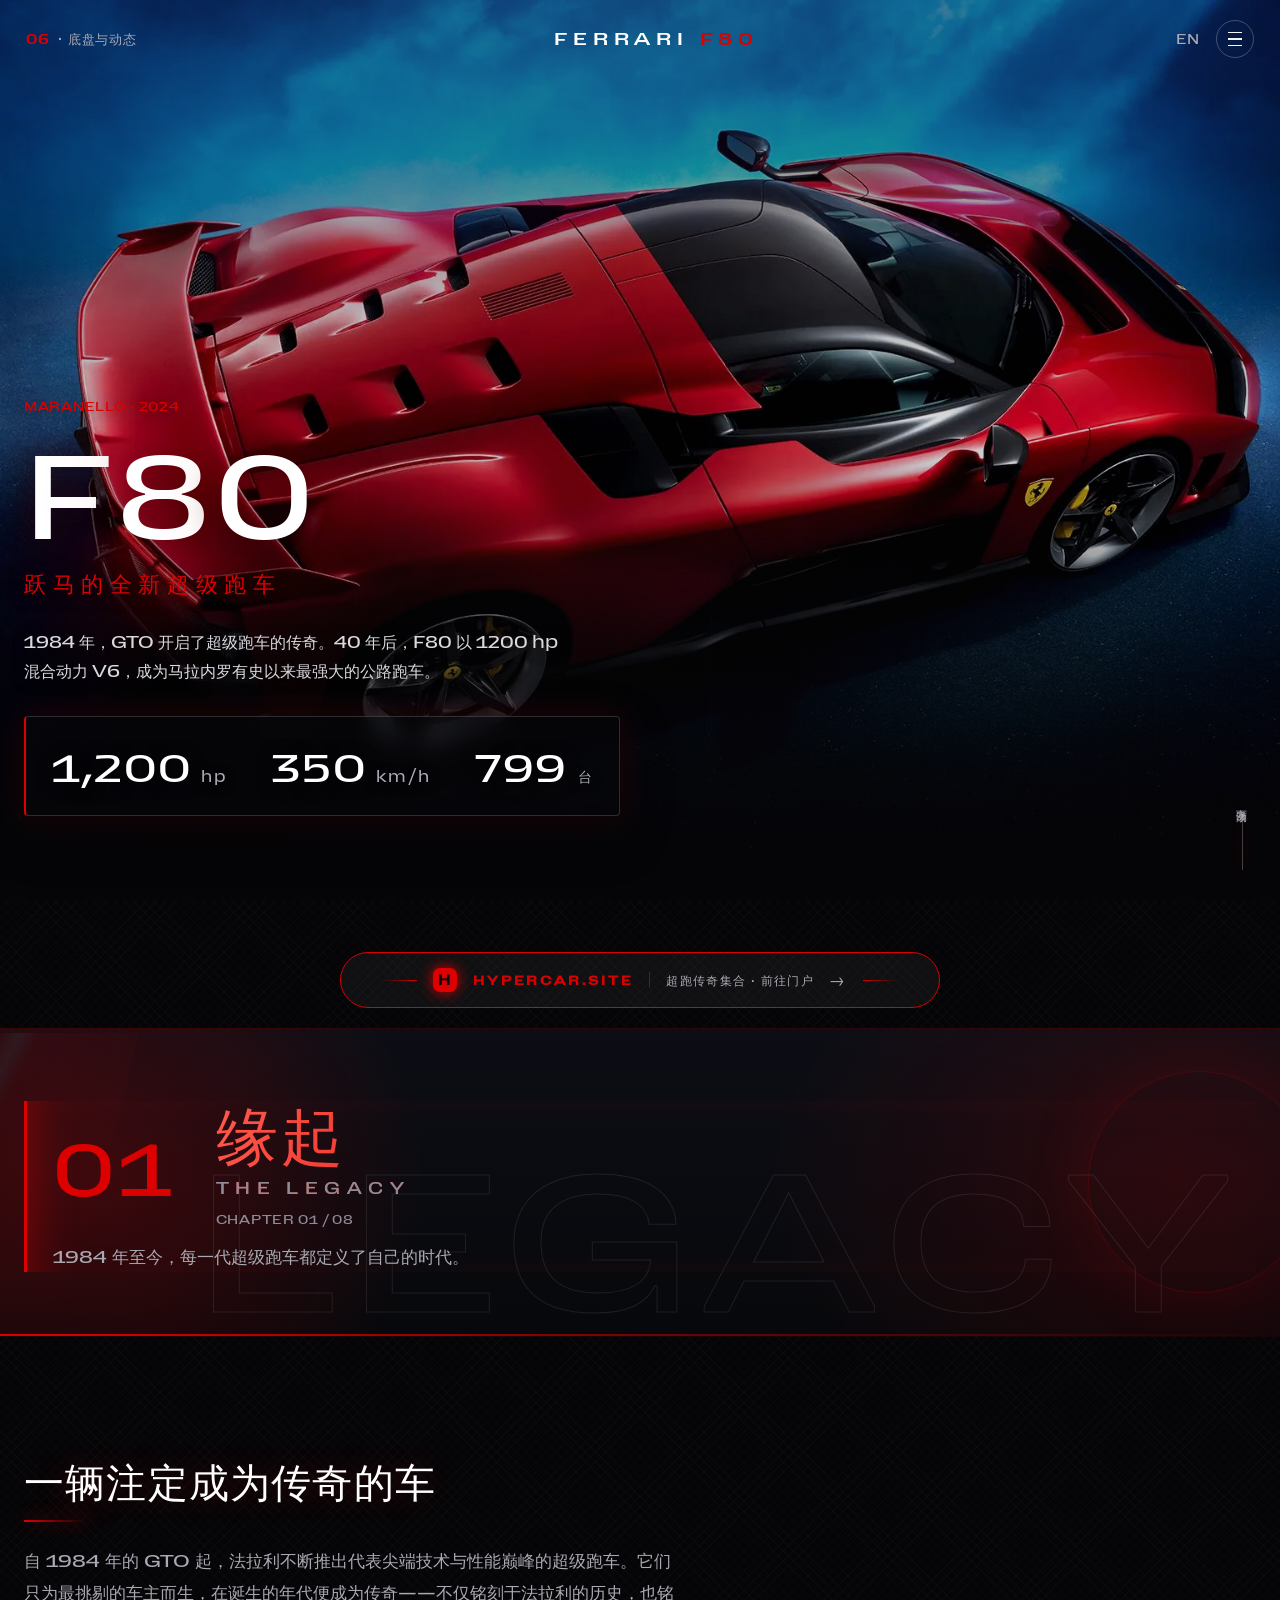
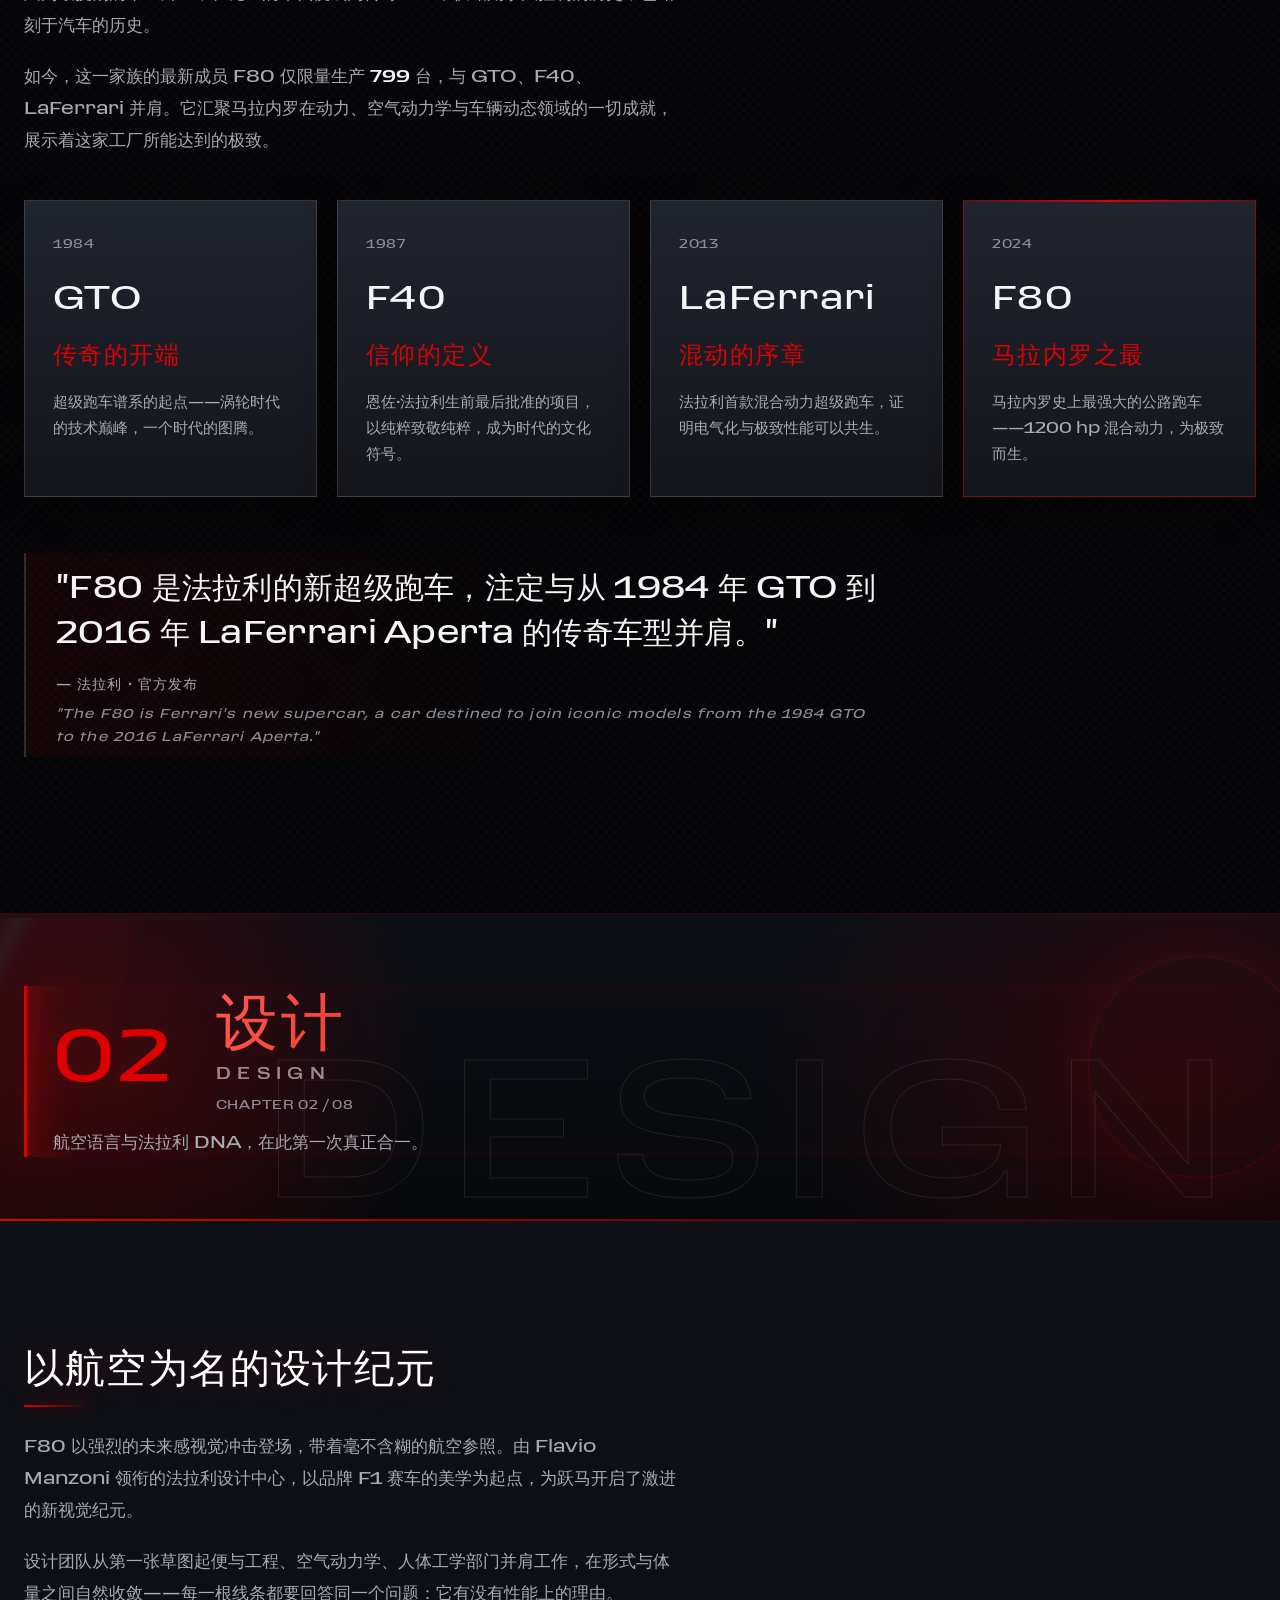
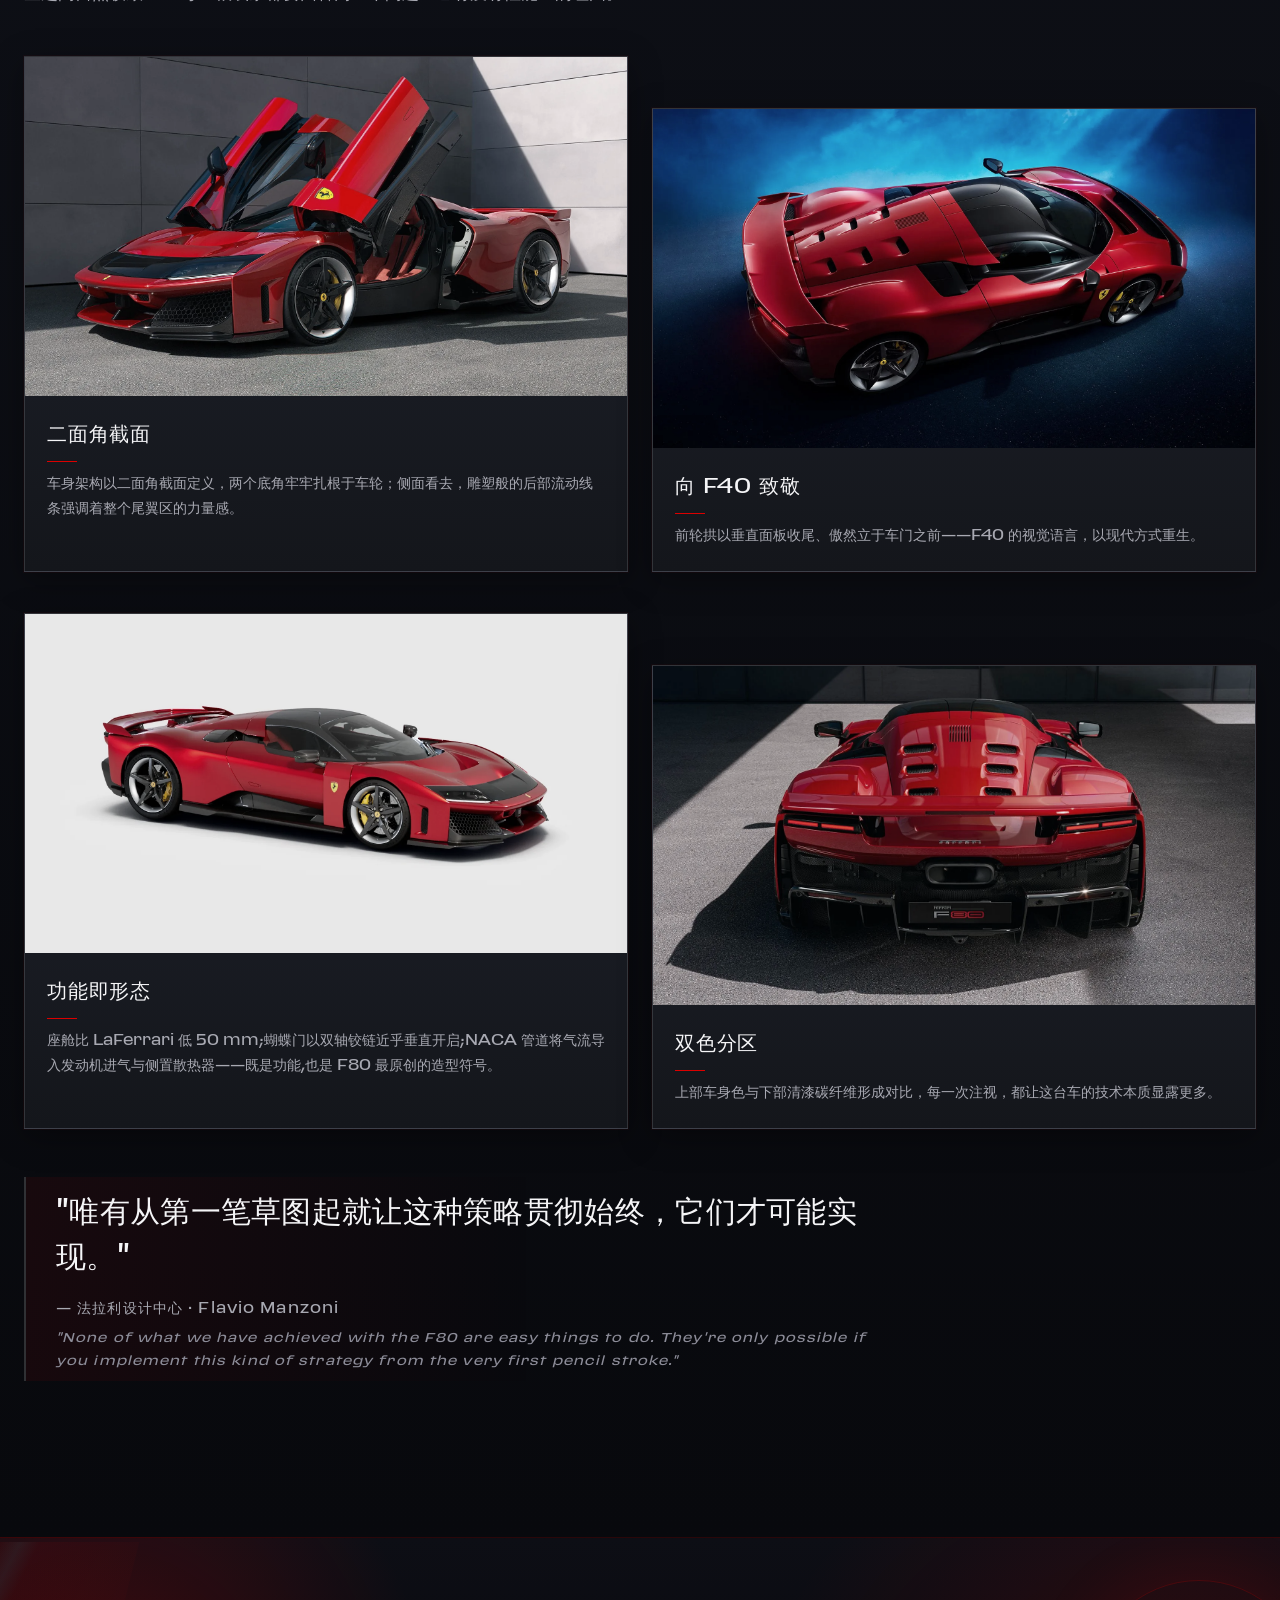
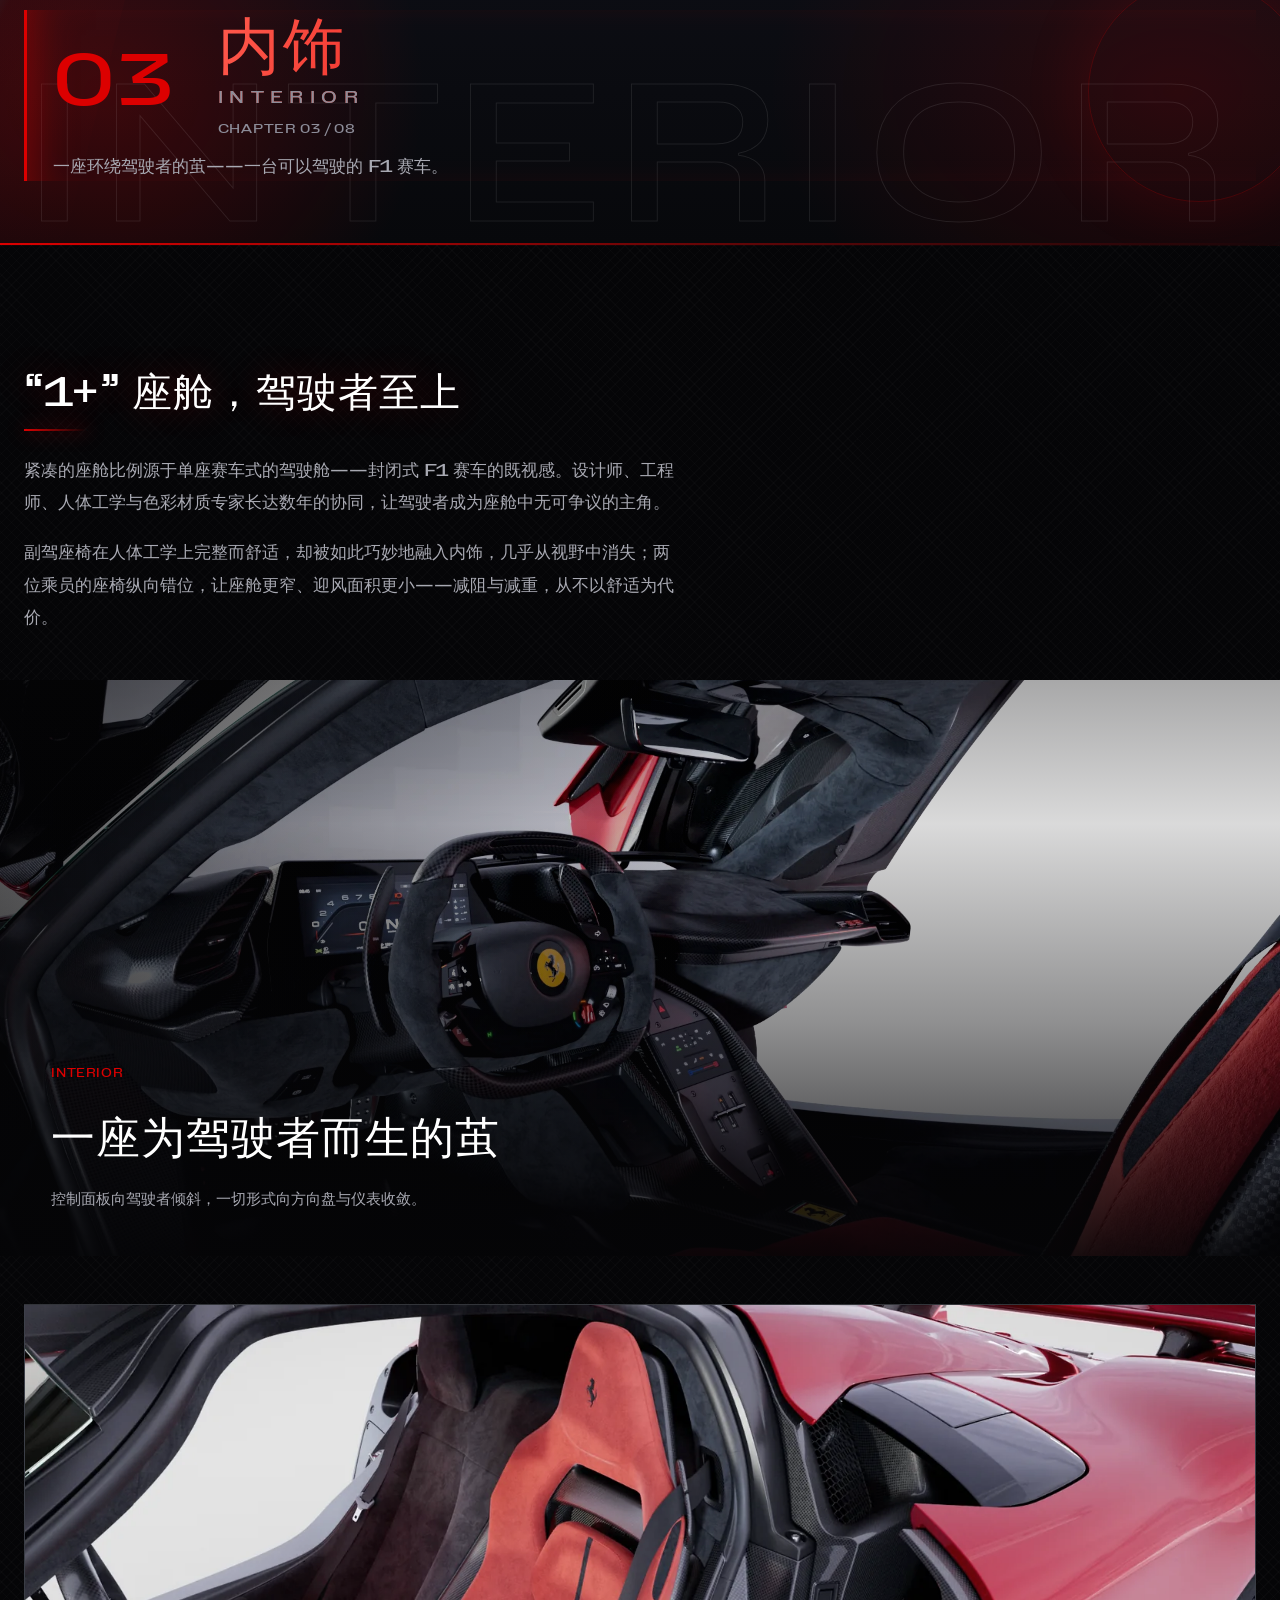
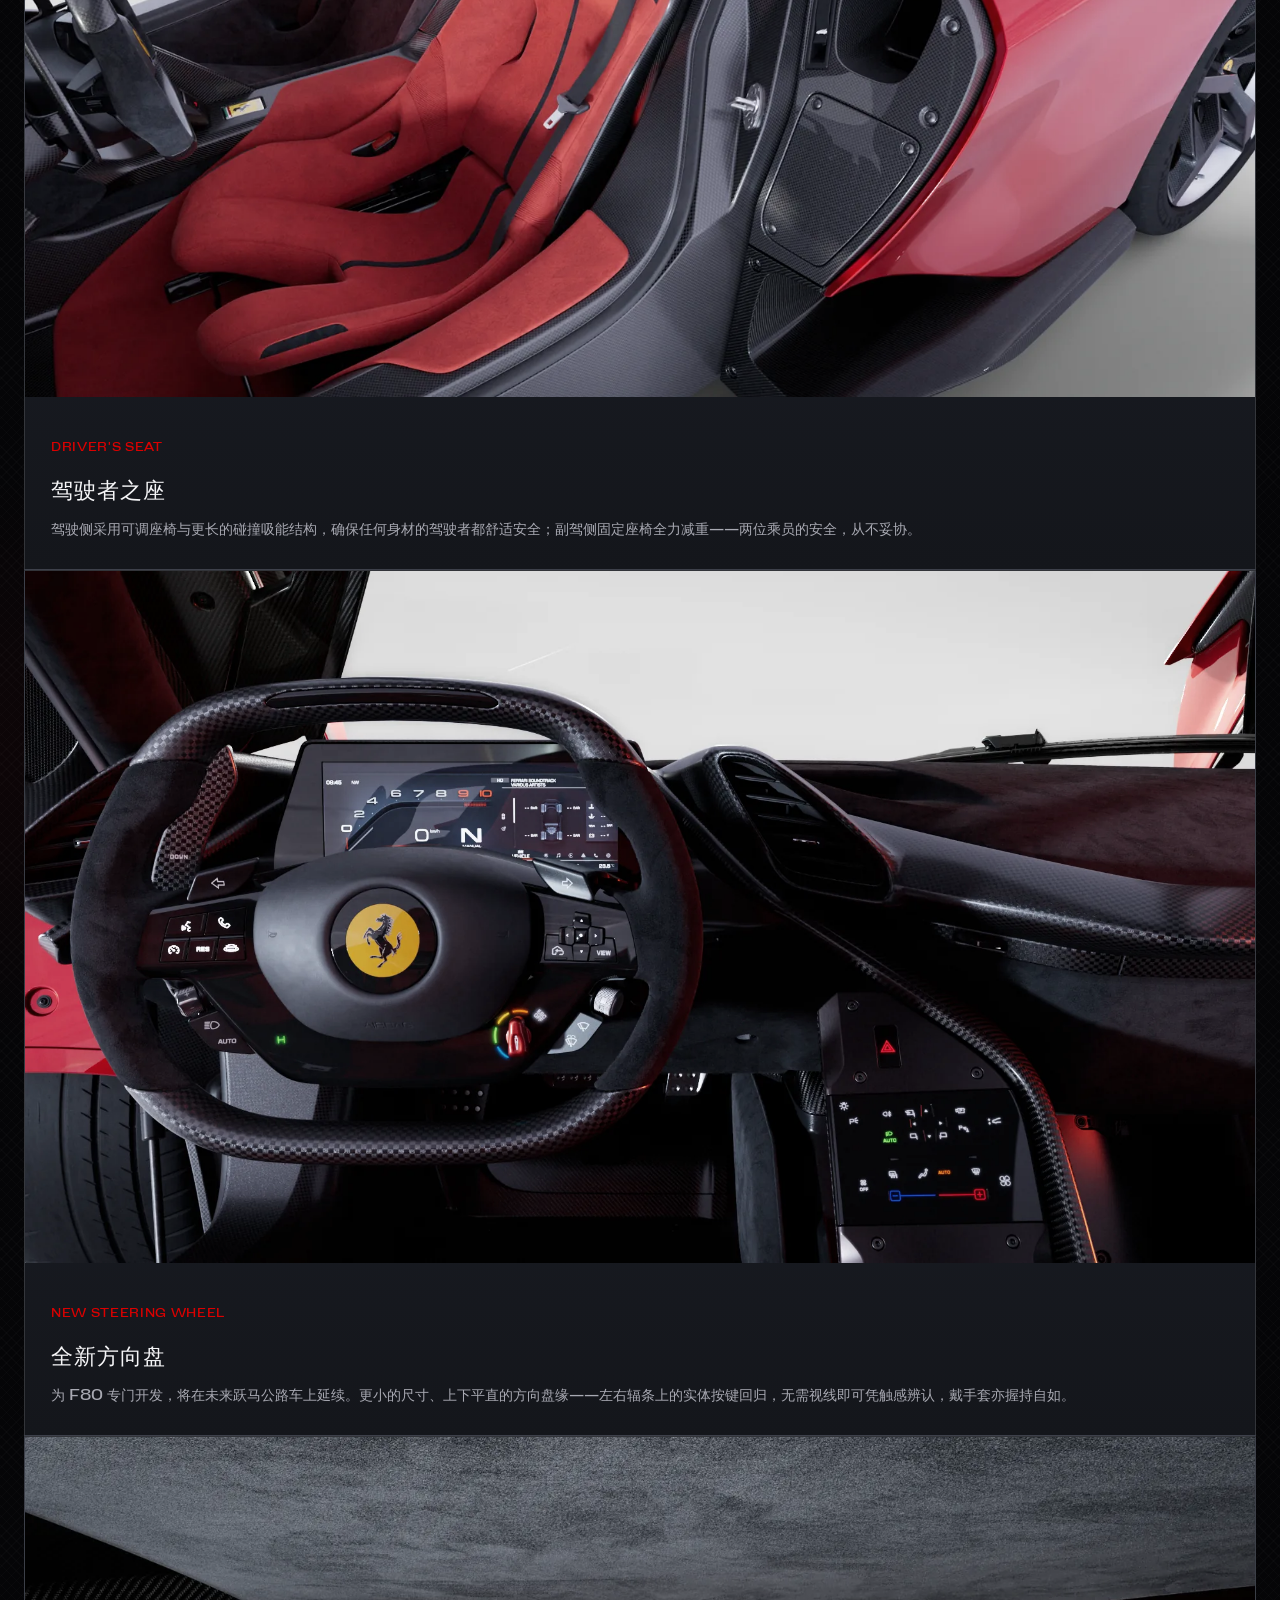
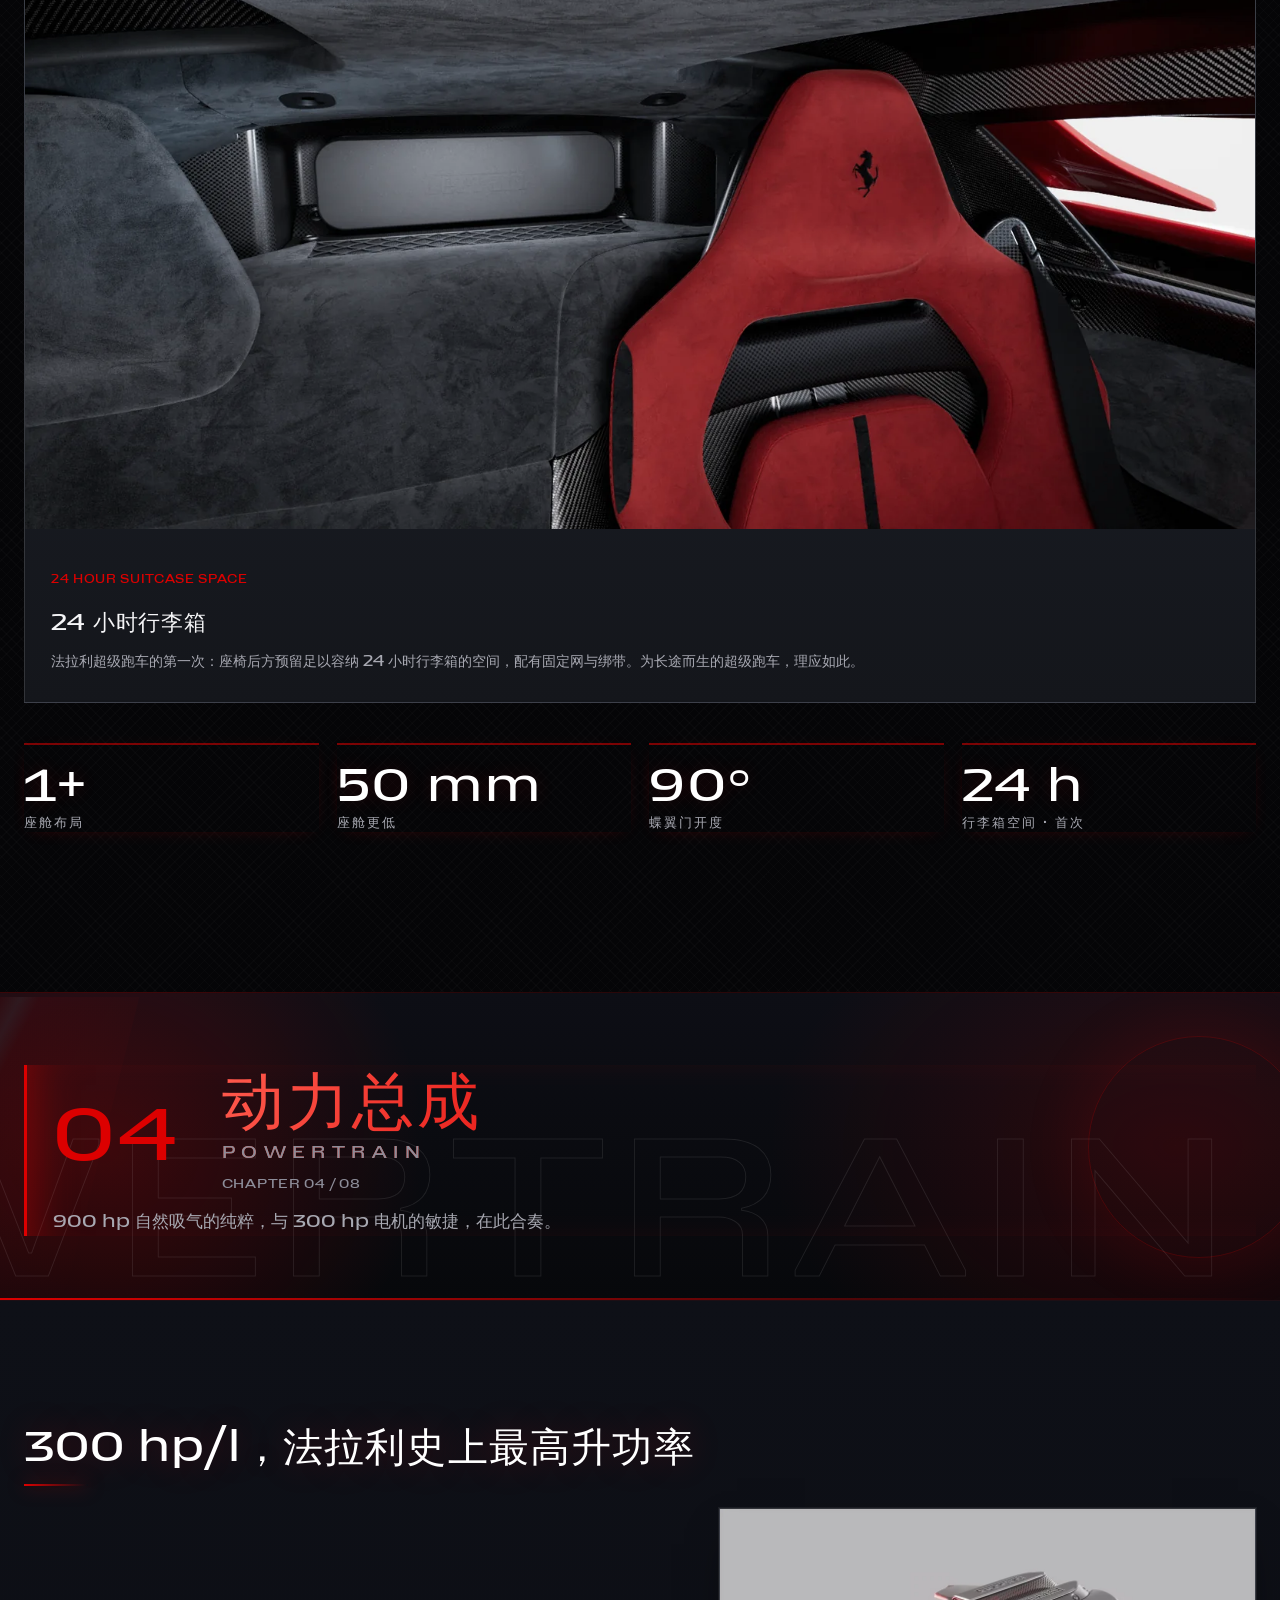
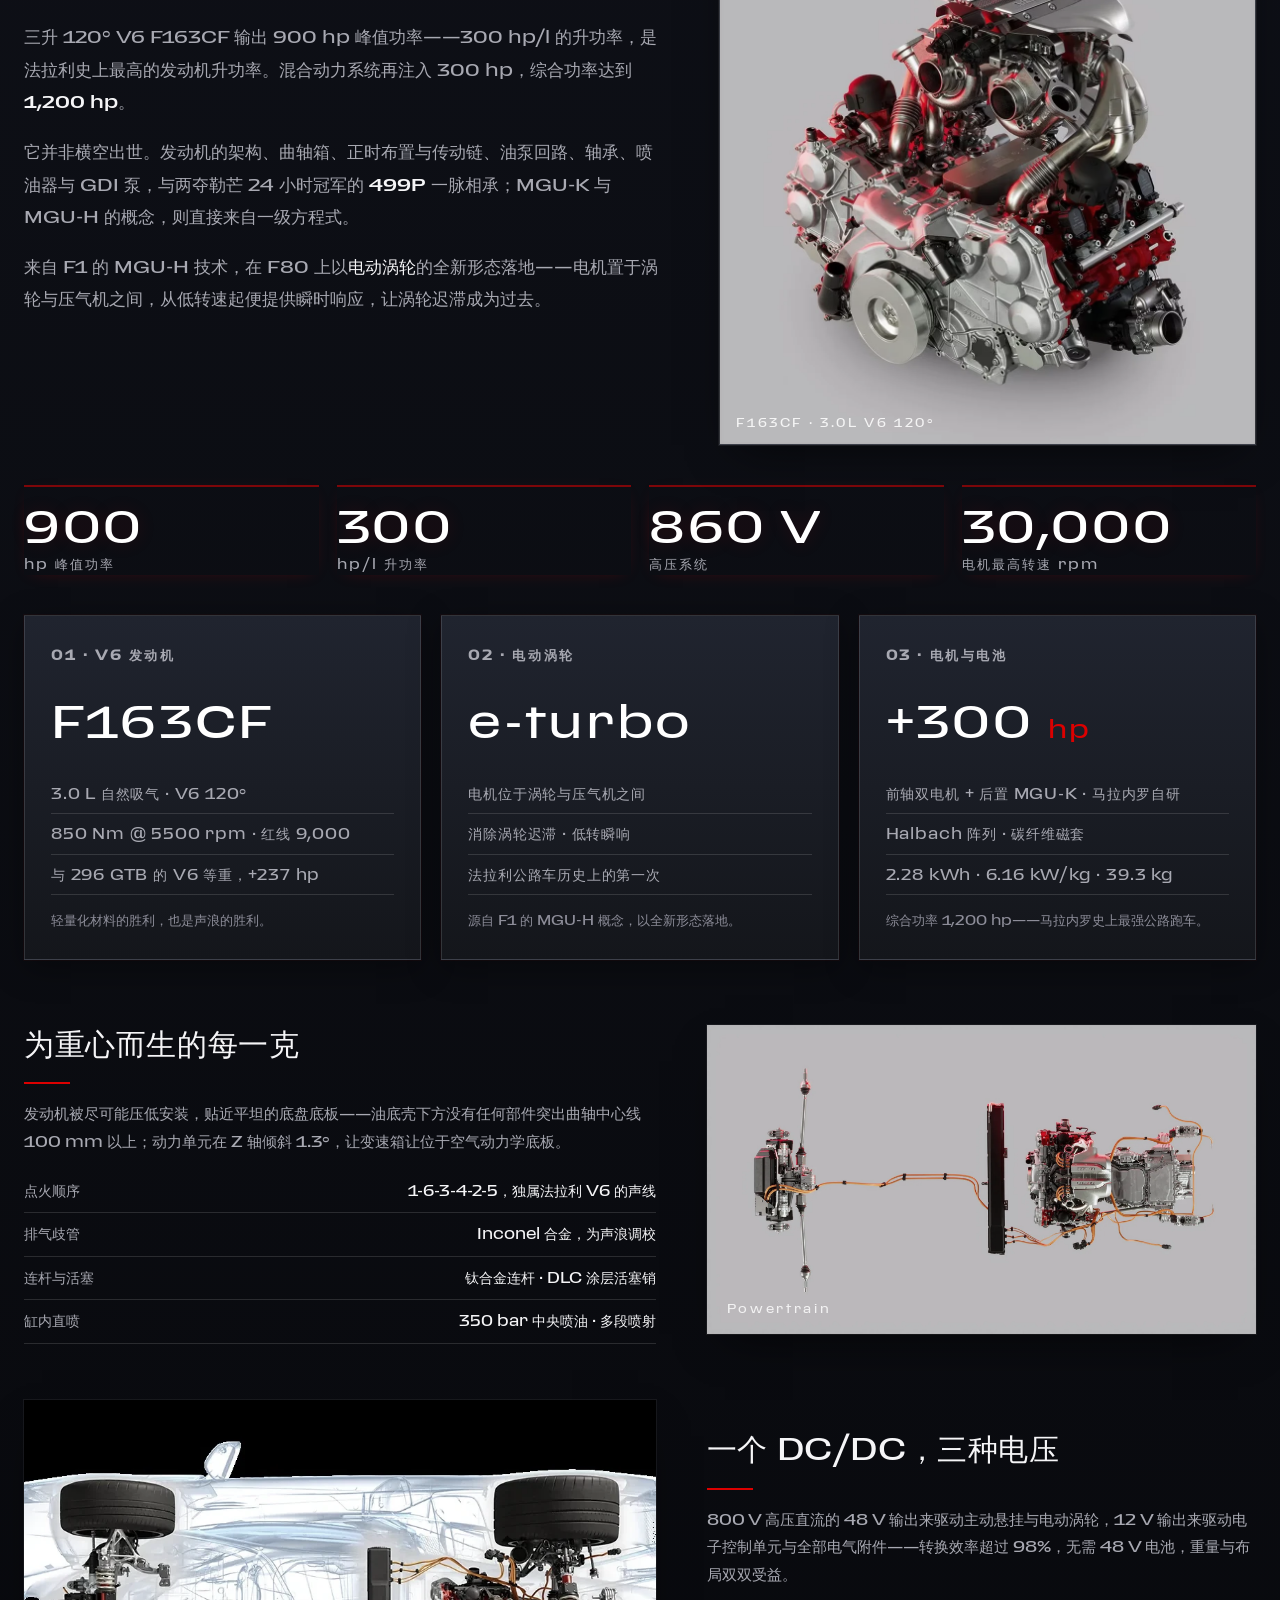
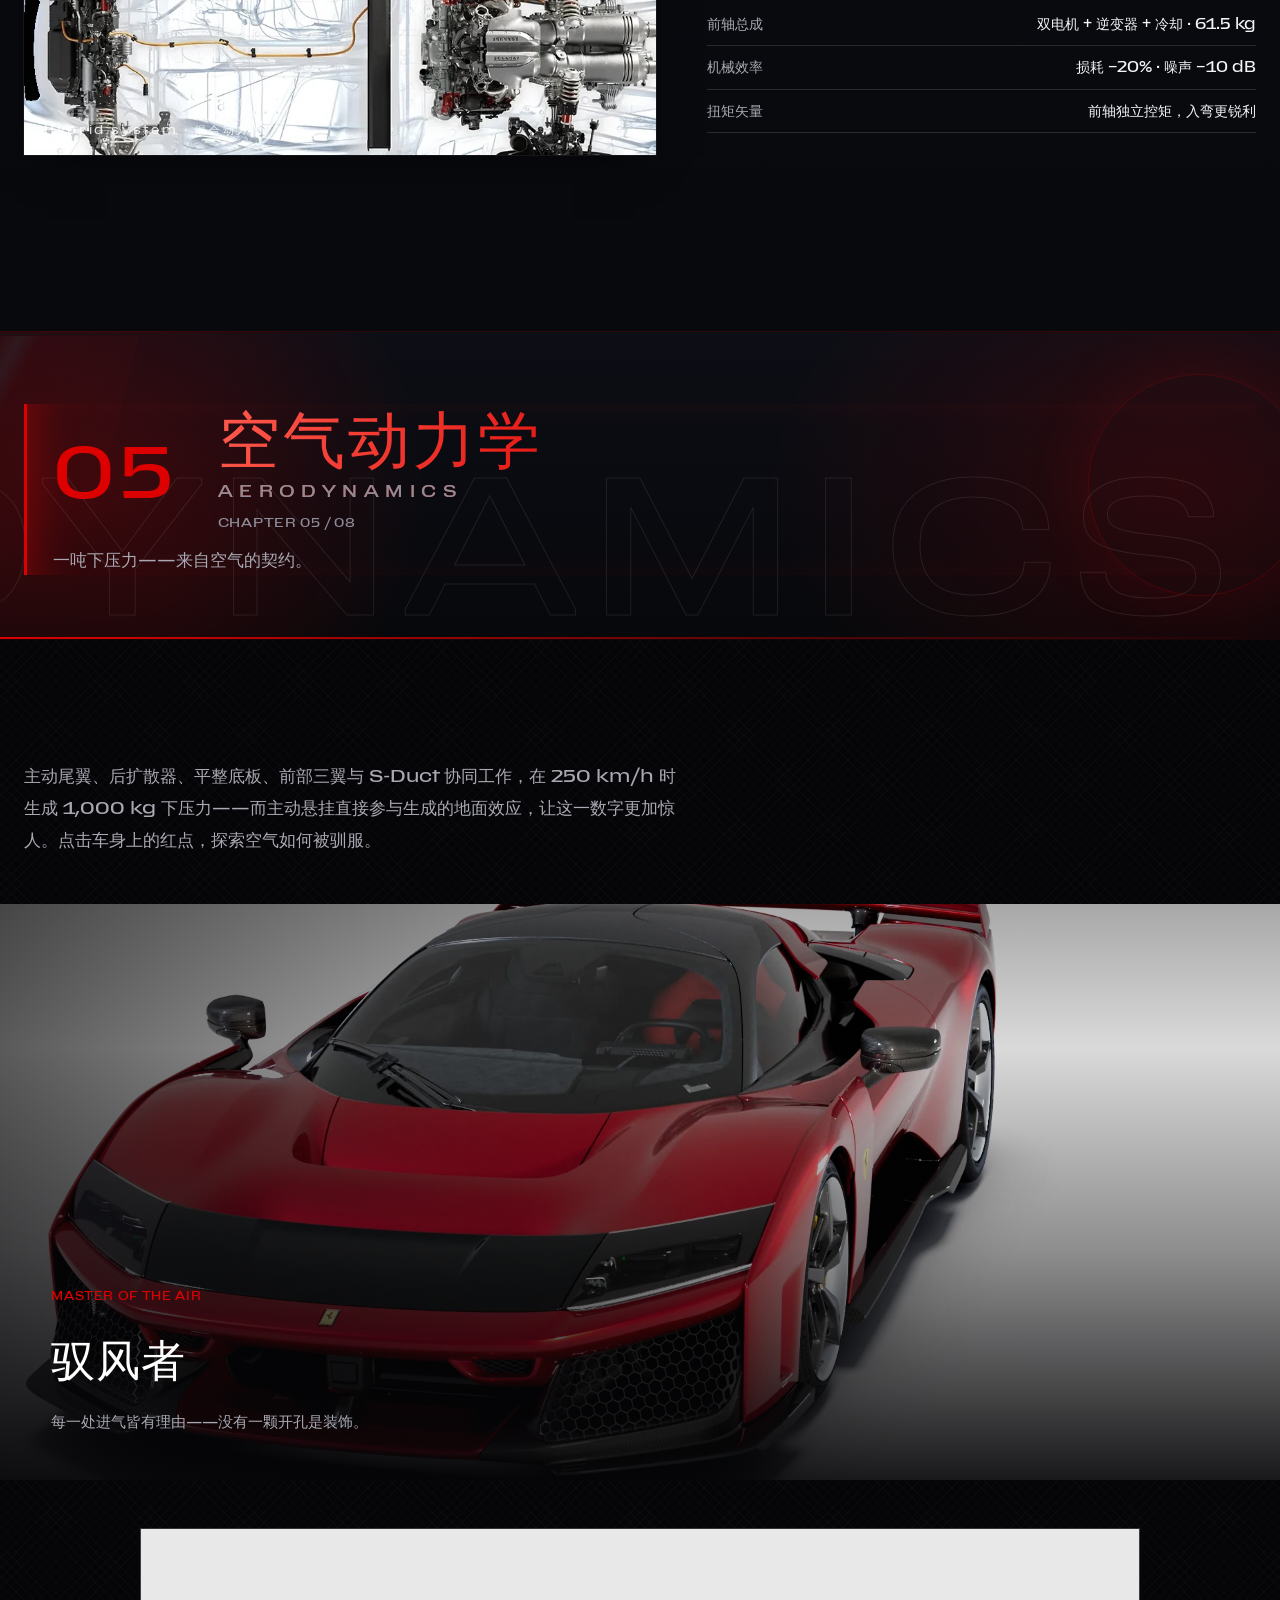
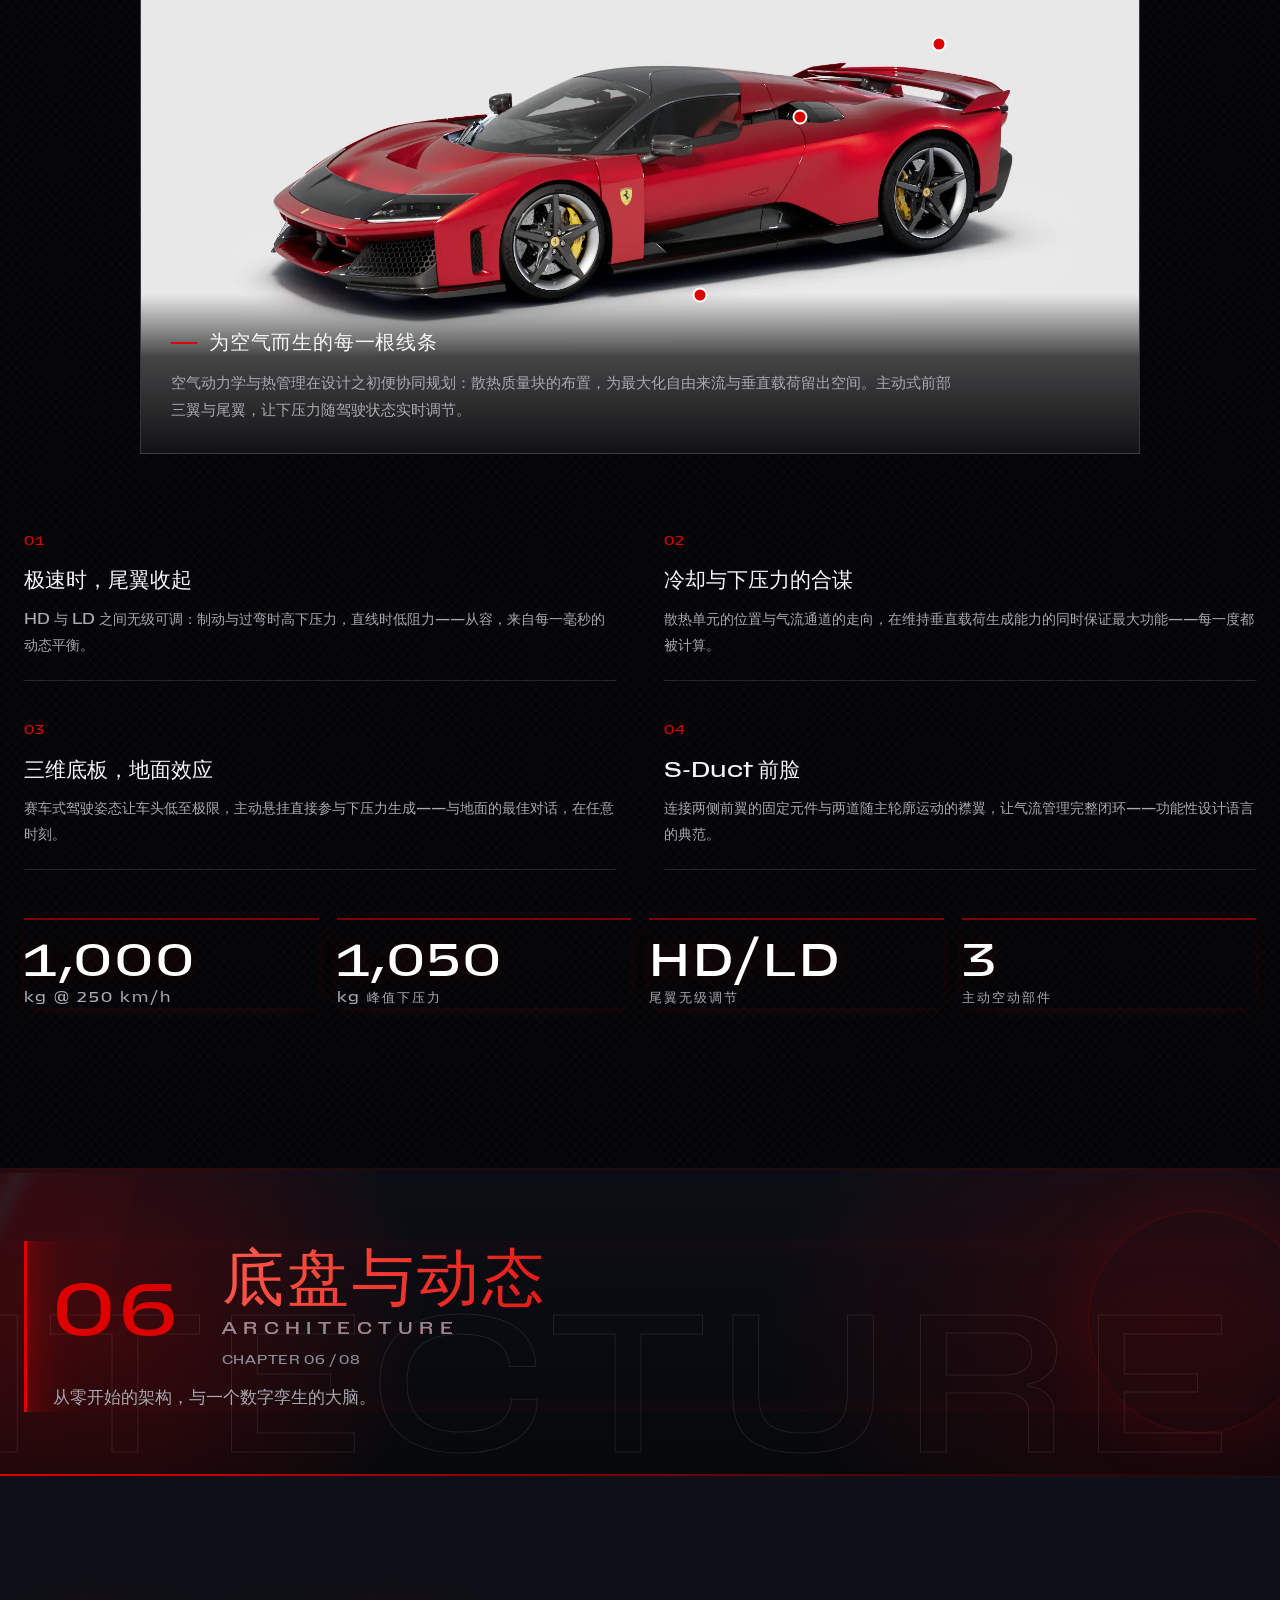
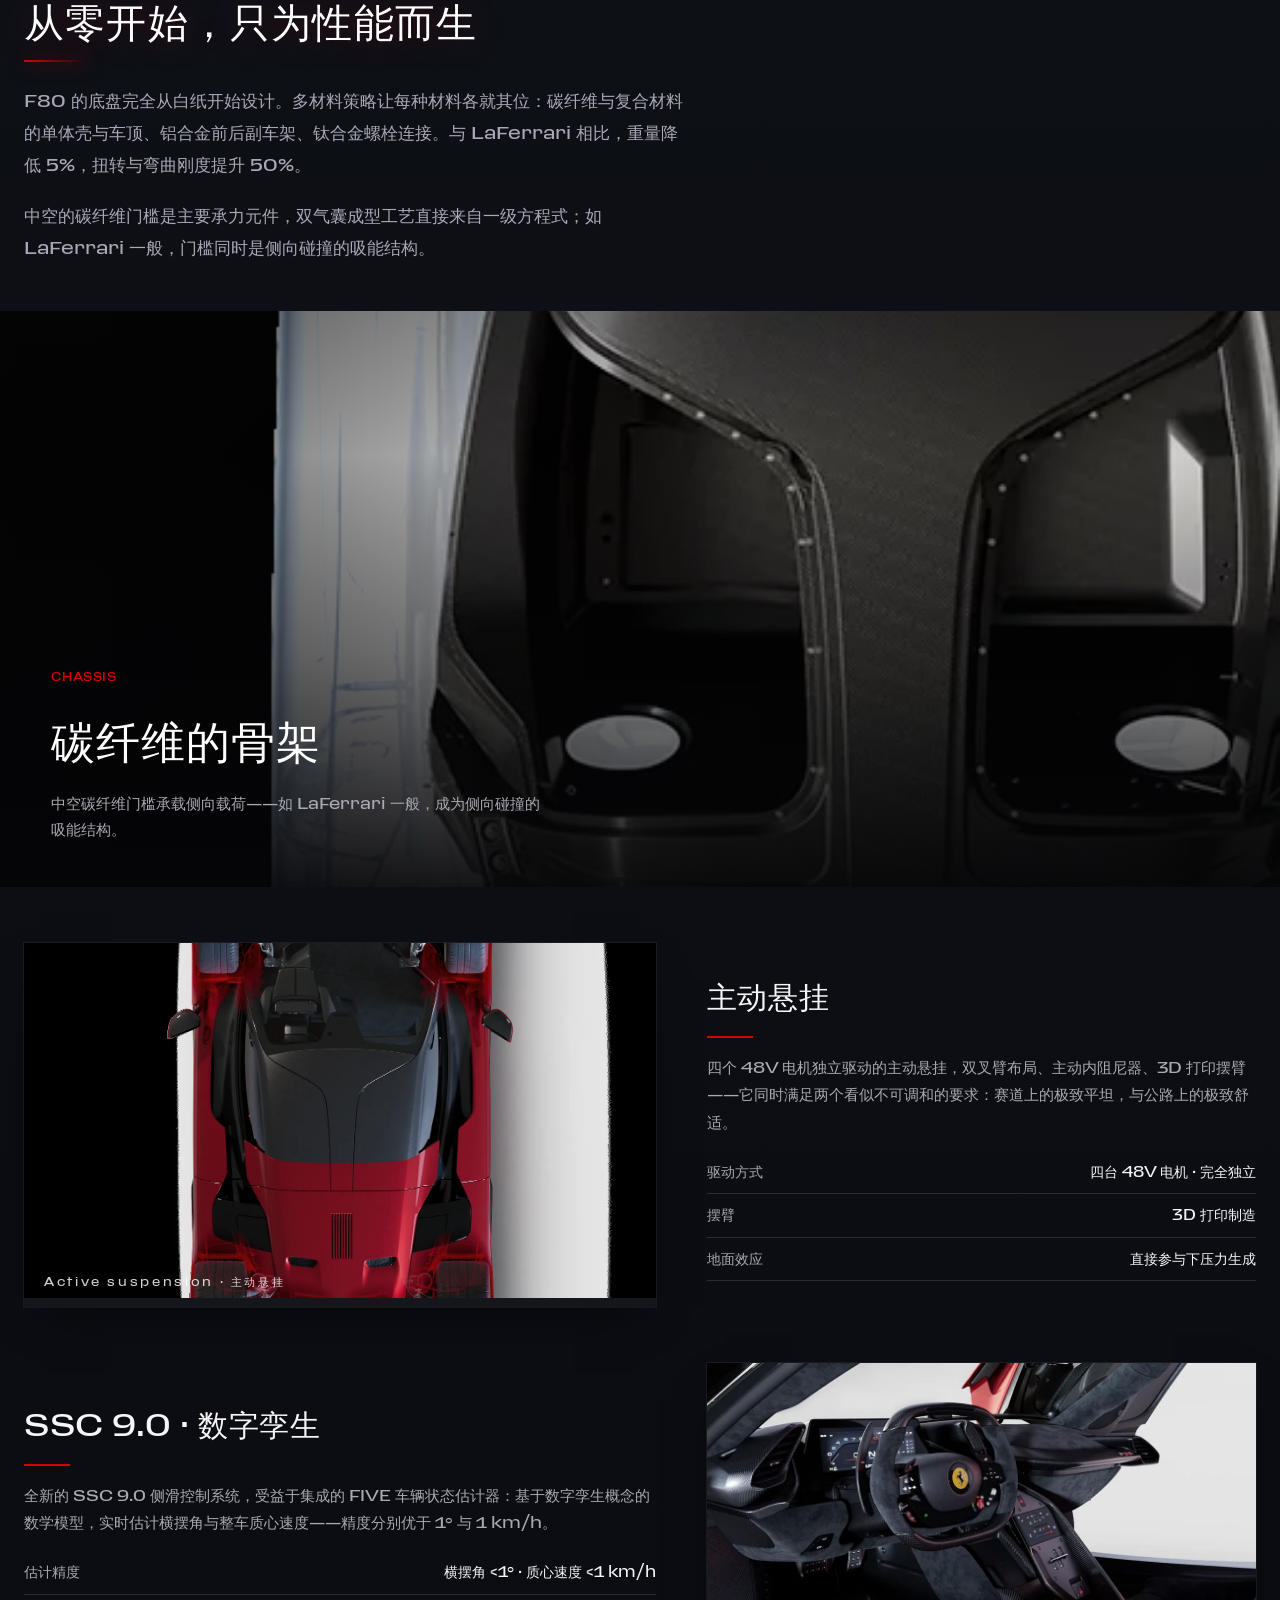
==== commit acef832a: "hero 下方新增 HYPERCAR.SITE 门户跳转条(中英双语) - index.html / en.html: hero 结束后、第一章前插入 portal-bar 胶囊跳转条   (H 徽标" ====
--- a/index.html
+++ b/index.html
@@ -54,12 +54,6 @@
   <nav class="menu-overlay__nav" aria-label="章节菜单"></nav>
 </div>
 
-<aside class="index-rail" aria-label="章节索引">
-  <div class="index-rail__title mono">目录</div>
-  <nav class="index-rail__nav" id="indexNav"></nav>
-  <div class="index-rail__progress"><span class="mono" id="railPct">00%</span></div>
-</aside>
-
 <div class="scroll-gauge" aria-hidden="true">
   <svg viewBox="0 0 44 44"><circle cx="22" cy="22" r="19"/><circle class="sg__bar" cx="22" cy="22" r="19"/></svg>
   <span class="sg__num mono">00</span>
@@ -89,6 +83,18 @@
   </div>
   <div class="hero__scroll mono">向下滚动 <span class="hero__line"></span></div>
 </section>
+
+<!-- ============ HYPERCAR 门户跳转 ============ -->
+<a class="portal-bar" href="https://www.hypercar.site" target="_blank" rel="noopener" aria-label="HYPERCAR.SITE 门户">
+  <span class="portal-bar__rule" aria-hidden="true"></span>
+  <span class="portal-bar__badge" aria-hidden="true">H</span>
+  <span class="portal-bar__name">HYPERCAR.SITE</span>
+  <span class="portal-bar__sep" aria-hidden="true"></span>
+  <span class="portal-bar__text">超跑传奇集合 · 前往门户</span>
+  <i class="portal-bar__arrow" aria-hidden="true">→</i>
+  <span class="portal-bar__rule portal-bar__rule--r" aria-hidden="true"></span>
+</a>
+
 
 <!-- ============ 01 缘起 ============ -->
 <div class="chapter-break" data-ch="01"><span class="chapter-break__watermark" aria-hidden="true">LEGACY</span><div class="wrap"><span class="cb__no mono">01</span><h2 class="cb__name">缘起<span class="cb__en">THE LEGACY</span></h2><span class="cb__meta mono">CHAPTER 01 / 08</span>
@@ -635,8 +641,22 @@
         <p class="footer__portal-kicker mono">MORE LEGENDS · 更多传奇</p>
         <p class="footer__portal-title">HYPERCAR<span class="footer__portal-dot">.</span>SITE</p>
         <p class="footer__portal-sub">超跑传奇集合介绍页</p>
-        <p class="footer__portal-desc">Bugatti Tourbillon · Ferrari F80 · YANGWANG U9 Xtreme 等传奇超跑的完整介绍,尽在 HYPERCAR.SITE</p>
         <a class="footer__portal-btn mono" href="https://www.hypercar.site" target="_blank" rel="noopener">前往 Hypercar →</a>
+      </div>
+    </div>
+    <div class="footer__contact">
+      <span class="footer__contact-label mono">CONTACT · 联系</span>
+      <div class="footer__contact-btns">
+        <a class="sbtn sbtn--bili" href="https://space.bilibili.com/675250962" target="_blank" rel="noopener">
+          <svg viewBox="0 0 24 24" width="22" height="22" fill="currentColor" aria-hidden="true"><path d="M7.1 2.6 8.9.8l2.1 2.1L13.1.8l1.8 1.8-1.7 1.7h2.5c1.9 0 3.4 1.5 3.4 3.4v8.6c0 1.9-1.5 3.4-3.4 3.4H6.3c-1.9 0-3.4-1.5-3.4-3.4V7.7c0-1.9 1.5-3.4 3.4-3.4h2.5L7.1 2.6zM7.6 4.3H6.3c-1.3 0-2.4 1.1-2.4 2.4v8.6c0 1.3 1.1 2.4 2.4 2.4h11.4c1.3 0 2.4-1.1 2.4-2.4V6.7c0-1.3-1.1-2.4-2.4-2.4h-1.3l1.2-1.2-.9-.9-2.2 2.2-2.2-2.2-.9.9 1.2 1.2H7.6z"/><circle cx="9.4" cy="12.6" r="1.5"/><circle cx="14.6" cy="12.6" r="1.5"/></svg>
+          <span class="sbtn__txt"><b>BILIBILI</b><small>@HybridV16 · 哔哩哔哩空间</small></span>
+          <i class="sbtn__arrow">→</i>
+        </a>
+        <a class="sbtn sbtn--yt" href="https://www.youtube.com/@HybridV16" target="_blank" rel="noopener">
+          <svg viewBox="0 0 24 24" width="22" height="22" fill="currentColor" aria-hidden="true"><path d="M23.5 7.2s-.2-1.7-.9-2.4c-.9-.9-1.9-.9-2.4-1C16.9 3.5 12 3.5 12 3.5s-4.9 0-8.2.3c-.5.1-1.5.1-2.4 1-.7.7-.9 2.4-.9 2.4S.3 9.2.3 11.2v1.6c0 2 .2 4 .2 4s.2 1.7.9 2.4c.9.9 2.1.9 2.6 1 1.9.2 7.9.3 7.9.3s4.9 0 8.2-.3c.5-.1 1.5-.1 2.4-1 .7-.7.9-2.4.9-2.4s.2-2 .2-4v-1.6c0-2-.2-4-.2-4zM9.7 15.4V8.2l6.4 3.6-6.4 3.6z"/></svg>
+          <span class="sbtn__txt"><b>YOUTUBE</b><small>@HybridV16 · YouTube 频道</small></span>
+          <i class="sbtn__arrow">→</i>
+        </a>
       </div>
     </div>
     <div class="footer__top">
--- a/css/style.css
+++ b/css/style.css
@@ -1592,6 +1592,7 @@
   letter-spacing: 0.22em;
   color: var(--dim);
   margin-top: 14px;
+  margin-bottom: 36px;
 }
 .footer__portal-desc {
   font-size: 14px;
@@ -1928,3 +1929,323 @@
 /* 引言:自左侧进入 */
 .quote { transform: translateX(-46px); }
 .quote.is-in { transform: none; }
+
+/* 横向固定：防止手机左滑出现右侧黑边 */
+html,body{overflow-x:hidden;max-width:100%}
+/* 菜单按钮置顶，确保点击不被任何层拦截 */
+.nav__menu-btn{position:relative;z-index:2}
+/* 导航容器不拦截点击（交互由子元素承接） */
+.nav__inner{pointer-events:none}
+.nav__inner > *{pointer-events:auto}
+
+/* 页脚联系方式（卡片样式） */
+.footer__contact{display:flex;align-items:center;gap:14px;padding:24px 0;border-top:1px solid rgba(255,255,255,.14);border-bottom:1px solid rgba(255,255,255,.14);margin-bottom:26px;flex-wrap:wrap}
+.footer__contact-label{font-size:11px;letter-spacing:.3em;color:rgba(255,255,255,.45);margin-right:6px}
+.footer__contact a{
+  display:inline-flex;align-items:center;gap:11px;
+  border:1px solid rgba(255,255,255,.22);
+  background:rgba(255,255,255,.05);
+  border-radius:6px;
+  padding:13px 28px;
+  font-size:13px;letter-spacing:.22em;color:rgba(255,255,255,.9);
+  text-decoration:none;
+  transition:border-color .3s,background .3s,transform .3s,box-shadow .3s;
+}
+.footer__contact a::before{content:"";width:8px;height:8px;border-radius:50%;background:currentColor;opacity:.9}
+.footer__contact a:hover{transform:translateY(-2px);box-shadow:0 8px 24px rgba(0,0,0,.35)}
+.footer__contact a[href*="bilibili"]:hover{border-color:#00a1d6;background:rgba(0,161,214,.16);color:#fff;box-shadow:0 8px 26px rgba(0,161,214,.28)}
+.footer__contact a[href*="youtube"]:hover{border-color:#ff0033;background:rgba(255,0,51,.14);color:#fff;box-shadow:0 8px 26px rgba(255,0,51,.24)}
+
+/* ===== 联系方式卡片按钮(v3,门户同款) ===== */
+.footer__contact-btns{display:flex;gap:16px;flex-wrap:wrap;margin-left:6px}
+.footer__contact-btns .sbtn{
+  display:inline-flex;align-items:center;gap:13px;
+  padding:13px 20px;min-width:236px;justify-content:flex-start;
+  border:1px solid rgba(255,255,255,.22);border-radius:12px;
+  background:rgba(255,255,255,.05);
+  color:rgba(255,255,255,.92);
+  text-decoration:none;
+  transition:transform .35s ease,border-color .35s,background .35s,box-shadow .45s;
+}
+.footer__contact-btns .sbtn::before{content:none}
+.footer__contact-btns .sbtn svg{flex:none;width:22px;height:22px;opacity:.9;transition:color .3s}
+.footer__contact-btns .sbtn__txt{display:flex;flex-direction:column;align-items:flex-start;gap:2px;flex:1;min-width:0}
+.footer__contact-btns .sbtn__txt b{font-size:13px;letter-spacing:.24em;font-weight:700;line-height:1.2}
+.footer__contact-btns .sbtn__txt small{font-size:10px;letter-spacing:.08em;color:rgba(255,255,255,.5);white-space:nowrap;overflow:hidden;text-overflow:ellipsis;max-width:100%}
+.footer__contact-btns .sbtn__arrow{font-style:normal;font-size:15px;opacity:0;transform:translateX(-7px);transition:opacity .3s,transform .3s}
+.footer__contact-btns .sbtn:hover{transform:translateY(-3px)}
+.footer__contact-btns .sbtn:hover .sbtn__arrow{opacity:1;transform:none}
+.footer__contact-btns .sbtn--bili:hover{border-color:#00a1d6;background:rgba(0,161,214,.14);color:#fff;box-shadow:0 14px 34px -14px rgba(0,161,214,.5)}
+.footer__contact-btns .sbtn--bili:hover svg{color:#00a1d6}
+.footer__contact-btns .sbtn--bili:hover .sbtn__txt small{color:#7fd4ef}
+.footer__contact-btns .sbtn--yt:hover{border-color:#ff0033;background:rgba(255,0,51,.13);color:#fff;box-shadow:0 14px 34px -14px rgba(255,0,51,.5)}
+.footer__contact-btns .sbtn--yt:hover svg{color:#ff4d66}
+.footer__contact-btns .sbtn--yt:hover .sbtn__txt small{color:#ff9aa8}
+@media(max-width:560px){
+  .footer__contact-btns{flex-direction:column;width:100%;margin-left:0}
+  .footer__contact-btns .sbtn{width:100%;min-width:0}
+}
+
+/* ============================================================
+   F80 品牌视觉增强层 v6
+   跃马红 × 碳纤维黑 · 赛车感排版 · 玻璃拟态点缀
+   纯本地资源,不引入任何外部 CDN/字体/图标
+   ============================================================ */
+
+/* ---------- 1. 品牌设计令牌 ---------- */
+:root {
+  --rosso: #dc0000;
+  --rosso-hot: #ff2a1f;
+  --rosso-deep: #7a0000;
+  --rosso-glow: rgba(220, 0, 0, 0.55);
+  --carbon-0: #050507;
+  --carbon-1: #0b0c10;
+  --carbon-2: #14161b;
+  --ink: #f5f5f7;
+  --muted: #a8a9b2;
+  --hairline: rgba(255, 255, 255, 0.12);
+  --shadow-card: 0 18px 50px rgba(0, 0, 0, 0.42);
+  --shadow-red: 0 0 34px rgba(220, 0, 0, 0.16);
+  --glass-bg: rgba(8, 9, 12, 0.55);
+  --glass-line: rgba(255, 255, 255, 0.16);
+  /* 旧令牌重映射到品牌色系,既有规则无需改动 */
+  --bg: var(--carbon-0);
+  --bg2: var(--carbon-1);
+  --panel: var(--carbon-2);
+  --red: var(--rosso);
+  --txt: var(--ink);
+  --dim: var(--muted);
+}
+
+/* ---------- 2. 页面质感:碳纤维斜纹 + 暗红氛围光 ---------- */
+body {
+  background:
+    radial-gradient(1100px 560px at 88% -10%, rgba(220, 0, 0, 0.07), transparent 62%),
+    radial-gradient(900px 520px at -12% 32%, rgba(220, 0, 0, 0.05), transparent 58%),
+    repeating-linear-gradient(45deg, rgba(255, 255, 255, 0.014) 0 1px, transparent 1px 7px),
+    repeating-linear-gradient(-45deg, rgba(255, 255, 255, 0.014) 0 1px, transparent 1px 7px),
+    var(--carbon-0);
+  /* 注意:不用 background-attachment: fixed —— 固定背景在滚动时整屏重绘,是卡顿主因 */
+}
+
+/* ---------- 3. 排版层级:统一字距/行高/强调色 ---------- */
+.sec-title { letter-spacing: 0.03em; }
+.sec-title b, .sec-title strong { color: var(--rosso); font-weight: 500; }
+.sec-title::after { box-shadow: 0 0 18px rgba(220, 0, 0, 0.7); }
+.cb__name { letter-spacing: 0.05em; }
+.mono { letter-spacing: 0.06em; }
+
+/* ---------- 4. HERO:速度与力量感 ---------- */
+/* 斜向赛道扫光(缓慢流动)
+   用 transform: translateX 合成器动画代替 background-position,
+   避免每帧重绘大区域导致卡顿 */
+.hero__media::before {
+  content: '';
+  position: absolute;
+  inset: 0;
+  z-index: 1;
+  pointer-events: none;
+  background:
+    linear-gradient(115deg, transparent 25%, rgba(220, 0, 0, 0.16) 43%, rgba(255, 255, 255, 0.09) 52%, transparent 75%);
+  background-size: 55% 100%;
+  background-repeat: no-repeat;
+  transform: translateX(-140%);
+  will-change: transform;
+  animation: heroSweep 9s var(--ease) infinite;
+}
+@keyframes heroSweep {
+  0% { transform: translateX(-140%); }
+  55%, 100% { transform: translateX(240%); }
+}
+/* 速度线(低透明细腻网格) */
+.hero__media::after {
+  content: '';
+  position: absolute;
+  inset: 0;
+  z-index: 1;
+  pointer-events: none;
+  background: repeating-linear-gradient(90deg, transparent 0 88px, rgba(255, 255, 255, 0.03) 88px 89px);
+  -webkit-mask-image: linear-gradient(to bottom, transparent 18%, #000 100%);
+  mask-image: linear-gradient(to bottom, transparent 18%, #000 100%);
+  opacity: 0.6;
+}
+/* 遮罩置顶,保证文字可读 */
+.hero__veil {
+  z-index: 2;
+  background:
+    radial-gradient(120% 90% at 50% 112%, rgba(5, 5, 7, 0.94) 0%, rgba(5, 5, 7, 0.55) 45%, rgba(5, 5, 7, 0.16) 75%, rgba(5, 5, 7, 0.38) 100%),
+    linear-gradient(to top, var(--bg) 0%, rgba(5, 5, 7, 0.3) 20%, transparent 44%),
+    radial-gradient(90% 55% at 50% 0%, rgba(220, 0, 0, 0.09) 0%, transparent 70%);
+}
+/* 标题红色辉光 + 凌厉字距 */
+.hero__title {
+  letter-spacing: 0.045em;
+  text-shadow: 0 3px 34px rgba(0, 0, 0, 0.65), 0 0 90px rgba(220, 0, 0, 0.32), 0 0 30px rgba(220, 0, 0, 0.18);
+}
+.hero__kicker { text-shadow: 0 2px 18px rgba(0, 0, 0, 0.7), 0 0 24px rgba(220, 0, 0, 0.45); }
+/* 数据面板:克制玻璃拟态 + 红色点缀线 */
+.hero__specs {
+  display: inline-flex;
+  align-items: center;
+  gap: clamp(26px, 4vw, 44px);
+  padding: 16px 26px;
+  background: var(--glass-bg);
+  -webkit-backdrop-filter: blur(10px);
+  backdrop-filter: blur(10px);
+  border: 1px solid var(--glass-line);
+  border-left: 2px solid var(--rosso);
+  border-radius: 4px;
+  box-shadow: var(--shadow-card), var(--shadow-red);
+  position: relative;
+}
+.hero__specs span { letter-spacing: 0.12em; }
+/* 滚动提示红线强化 */
+.hero__line { box-shadow: 0 0 12px rgba(220, 0, 0, 0.45); }
+
+/* ---------- 5. 卡片/按钮/数据区:统一浮起 + 红色描边 ---------- */
+.hcard, .dcard, .ptcard, .modecard, .webcard, .bigstats__item {
+  transition: transform 0.4s var(--ease), border-color 0.4s, box-shadow 0.4s;
+}
+.hcard:hover, .dcard:hover, .ptcard:hover, .modecard:hover, .webcard:hover {
+  transform: translateY(-5px);
+  border-color: rgba(220, 0, 0, 0.5);
+  box-shadow: inset 3px 0 0 0 rgba(220, 0, 0, 0.55), 0 20px 44px rgba(0, 0, 0, 0.45), 0 0 28px rgba(220, 0, 0, 0.1);
+}
+.hcard:active, .dcard:active, .ptcard:active, .modecard:active, .webcard:active {
+  transform: translateY(-2px) scale(0.99);
+}
+.bigstats__item:hover {
+  transform: translateY(-4px);
+  box-shadow: inset 3px 0 0 0 rgba(220, 0, 0, 0.5), 0 16px 36px rgba(0, 0, 0, 0.4), 0 0 24px rgba(220, 0, 0, 0.08);
+}
+/* 数据行/列表项 hover 红色左线 */
+.accel__item { border-left-color: rgba(255, 255, 255, 0.13); transition: border-color 0.3s, transform 0.35s var(--ease); }
+.accel__item:hover { border-left-color: var(--rosso); }
+.spec-table__row { transition: background 0.3s; }
+/* 规格表当前行左侧红点 */
+.spec-table__row b { transition: color 0.3s; }
+.spec-table__row:hover b { color: #fff; }
+/* 引言强化 */
+.quote { border-color: rgba(255, 255, 255, 0.16); }
+.quote:hover { border-color: var(--rosso); box-shadow: -18px 0 34px -22px rgba(220, 0, 0, 0.45), 0 0 30px rgba(220, 0, 0, 0.07); }
+/* 主按钮红色辉光反馈 */
+.conclusion__btn { box-shadow: 0 12px 34px -12px rgba(220, 0, 0, 0.4); }
+.conclusion__btn:hover { box-shadow: 0 16px 44px -10px rgba(220, 0, 0, 0.55); }
+.conclusion__btn:active { transform: translateY(0) scale(0.98); }
+.conclusion__btn--ghost { box-shadow: none; }
+/* footer portal 卡片微光 */
+.footer__portal { box-shadow: var(--shadow-card); }
+.footer__portal:hover { border-color: rgba(220, 0, 0, 0.4); box-shadow: 0 24px 56px rgba(0, 0, 0, 0.5), 0 0 34px rgba(220, 0, 0, 0.1); }
+/* 键盘可达性:清晰红色焦点环 */
+a:focus-visible, button:focus-visible {
+  outline: 2px solid var(--rosso);
+  outline-offset: 3px;
+  border-radius: 2px;
+}
+/* 链接 hover 统一 */
+.lang-btn:hover, .footer__links a:hover, .index-rail__nav a:hover { color: var(--rosso); }
+.footer__links a { transition: color 0.3s; }
+.lang-btn { transition: color 0.3s, border-color 0.3s; }
+
+/* ---------- 6. 响应式补充 ---------- */
+@media (max-width: 1080px) {
+  .hero__specs { padding: 14px 20px; gap: clamp(20px, 3vw, 34px); }
+}
+@media (max-width: 860px) {
+  .hero__specs { flex-wrap: wrap; row-gap: 12px; }
+  .nav__now {
+    display: inline-block;
+    max-width: 38vw;
+    overflow: hidden;
+    text-overflow: ellipsis;
+    white-space: nowrap;
+    vertical-align: bottom;
+  }
+  .menu-overlay__nav { gap: 14px; }
+}
+@media (max-width: 640px) {
+  .hero__content { padding-bottom: 64px; }
+  .hero__specs { padding: 12px 16px; gap: 14px 22px; }
+  .hero__specs b { font-size: 24px; }
+  .hero__scroll { right: 18px; bottom: 22px; }
+  .section { padding: 72px 0; }
+  .wrap { width: min(1280px, calc(100% - 36px)); }
+  .media-row__img img { height: auto; }
+  .final-stats__item b { font-size: 34px; }
+  .footer__top { flex-direction: column; align-items: flex-start; gap: 16px; }
+  .footer__links { flex-wrap: wrap; gap: 14px; }
+  .webcards { gap: 14px; }
+}
+
+/* ---------- 7. reduced-motion 降级补充 ---------- */
+@media (prefers-reduced-motion: reduce) {
+  .hero__media::before { animation: none; opacity: 0; }
+  .hero__media::after { opacity: 0; }
+  .hero__specs { backdrop-filter: none; -webkit-backdrop-filter: none; }
+  .reveal, .reveal--left, .reveal--right { transition-delay: 0s !important; }
+  html { scroll-behavior: auto !important; }
+}
+/* ---------- HYPERCAR 门户跳转 ---------- */
+.portal-bar {
+  display: flex;
+  align-items: center;
+  gap: 16px;
+  width: fit-content;
+  max-width: calc(100% - 48px);
+  margin: 52px auto 20px;
+  padding: 15px 40px;
+  border: 1.5px solid var(--accent, var(--blue-lux, var(--red, var(--gold))));
+  border-radius: 999px;
+  background: rgba(255, 255, 255, 0.045);
+  color: var(--ink-dim, var(--dim));
+  font-family: var(--font-mono, var(--mono));
+  font-size: 11.5px;
+  letter-spacing: 0.2em;
+  text-decoration: none;
+  transition: border-color .35s, color .35s, background .35s, transform .35s;
+}
+.portal-bar:hover { transform: translateY(-2px); background: rgba(255, 255, 255, 0.09); }
+.portal-bar__rule {
+  width: 36px;
+  height: 1px;
+  flex: none;
+  background: linear-gradient(90deg, transparent, var(--accent, var(--blue-lux, var(--red, var(--gold)))));
+}
+.portal-bar__rule--r { background: linear-gradient(90deg, var(--accent, var(--blue-lux, var(--red, var(--gold)))), transparent); }
+.portal-bar__badge {
+  width: 24px;
+  height: 24px;
+  border-radius: 7px;
+  flex: none;
+  display: grid;
+  place-items: center;
+  background: var(--accent, var(--blue-lux, var(--red, var(--gold))));
+  color: #0b0b0e;
+  font-size: 13px;
+  font-weight: 700;
+  box-shadow: 0 0 14px var(--accent, var(--blue-lux, var(--red, var(--gold))));
+}
+.portal-bar__name {
+  color: var(--accent, var(--blue-lux, var(--red, var(--gold))));
+  font-weight: 700;
+  letter-spacing: 0.24em;
+  white-space: nowrap;
+}
+.portal-bar__sep {
+  width: 1px;
+  height: 16px;
+  flex: none;
+  background: var(--line);
+}
+.portal-bar__text {
+  color: var(--ink-dim, var(--dim));
+  letter-spacing: 0.12em;
+  white-space: nowrap;
+}
+.portal-bar__arrow { font-style: normal; transition: transform .35s; }
+.portal-bar:hover .portal-bar__arrow { transform: translateX(4px); }
+@media (max-width: 720px) {
+  .portal-bar { flex-wrap: wrap; justify-content: center; text-align: center; margin: 30px 20px 14px; padding: 13px 26px; gap: 12px; }
+  .portal-bar__rule { display: none; }
+  .portal-bar__text { white-space: normal; }
+}
